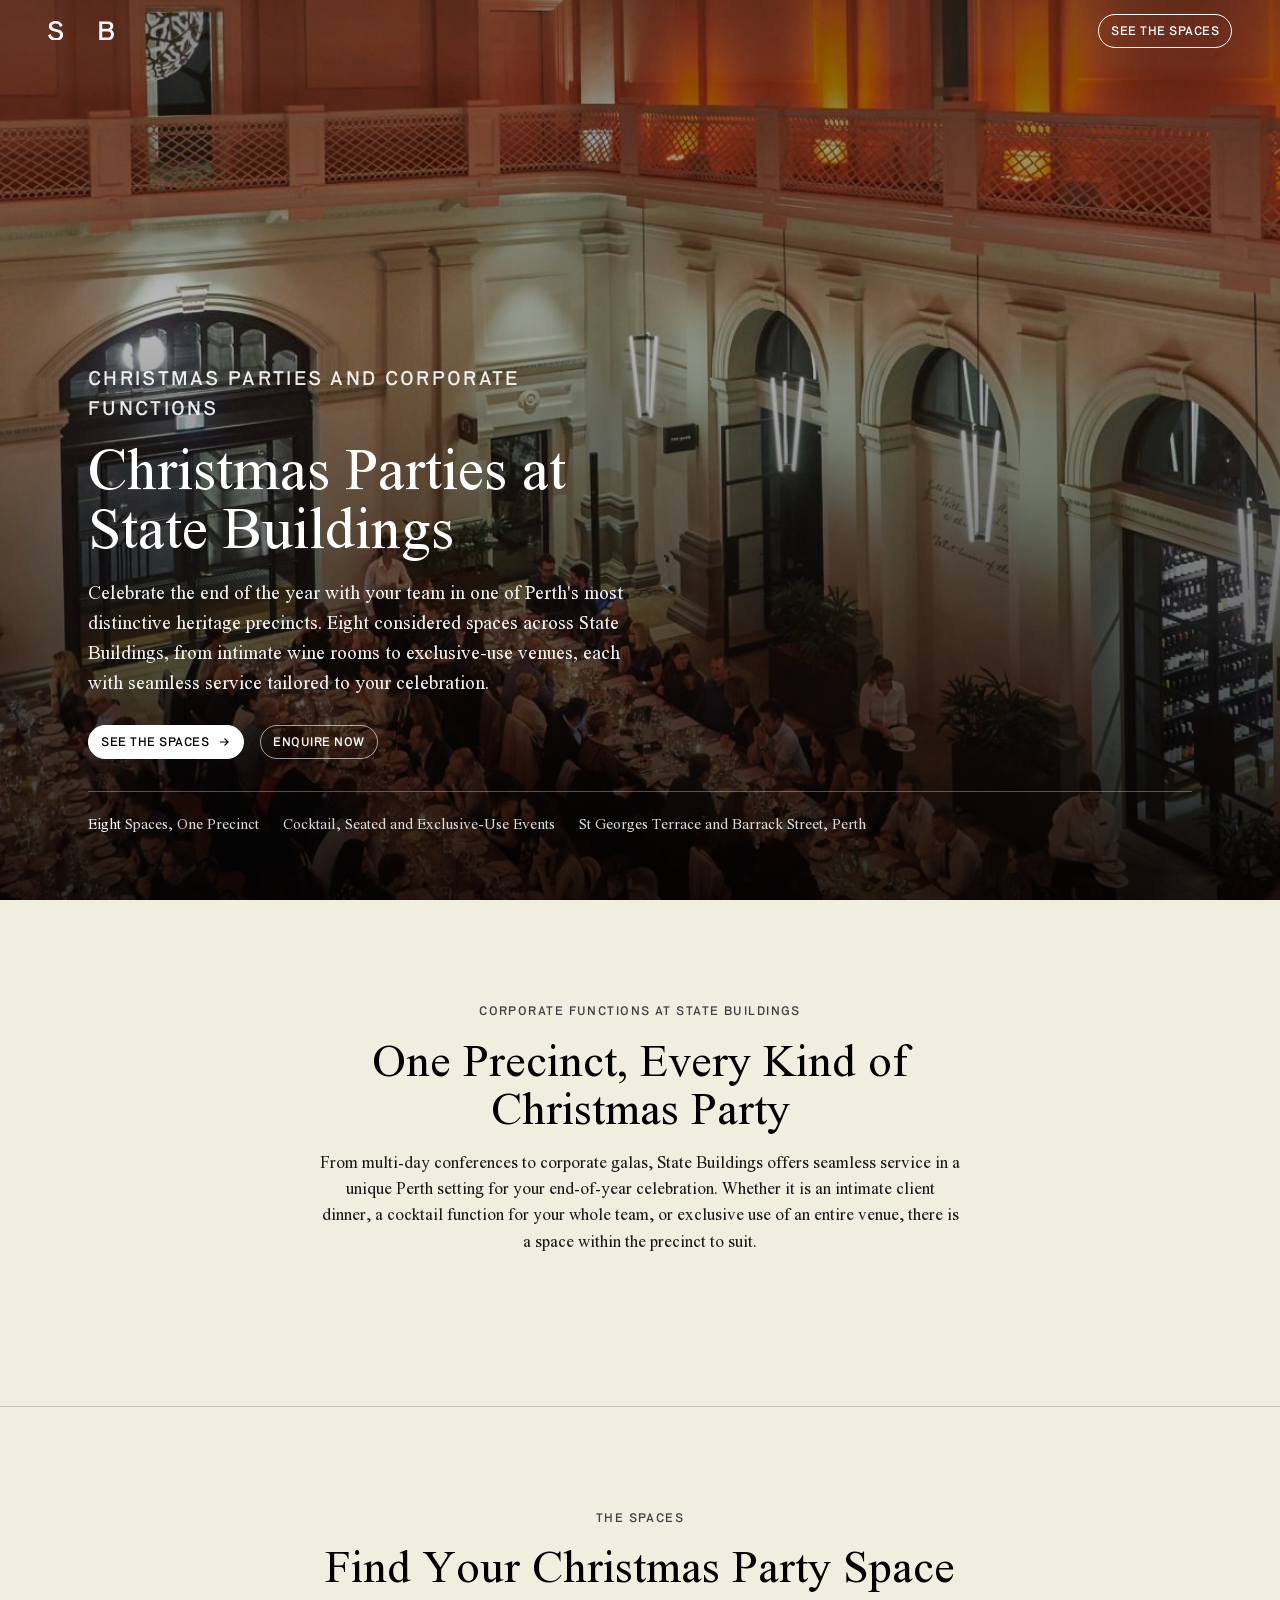
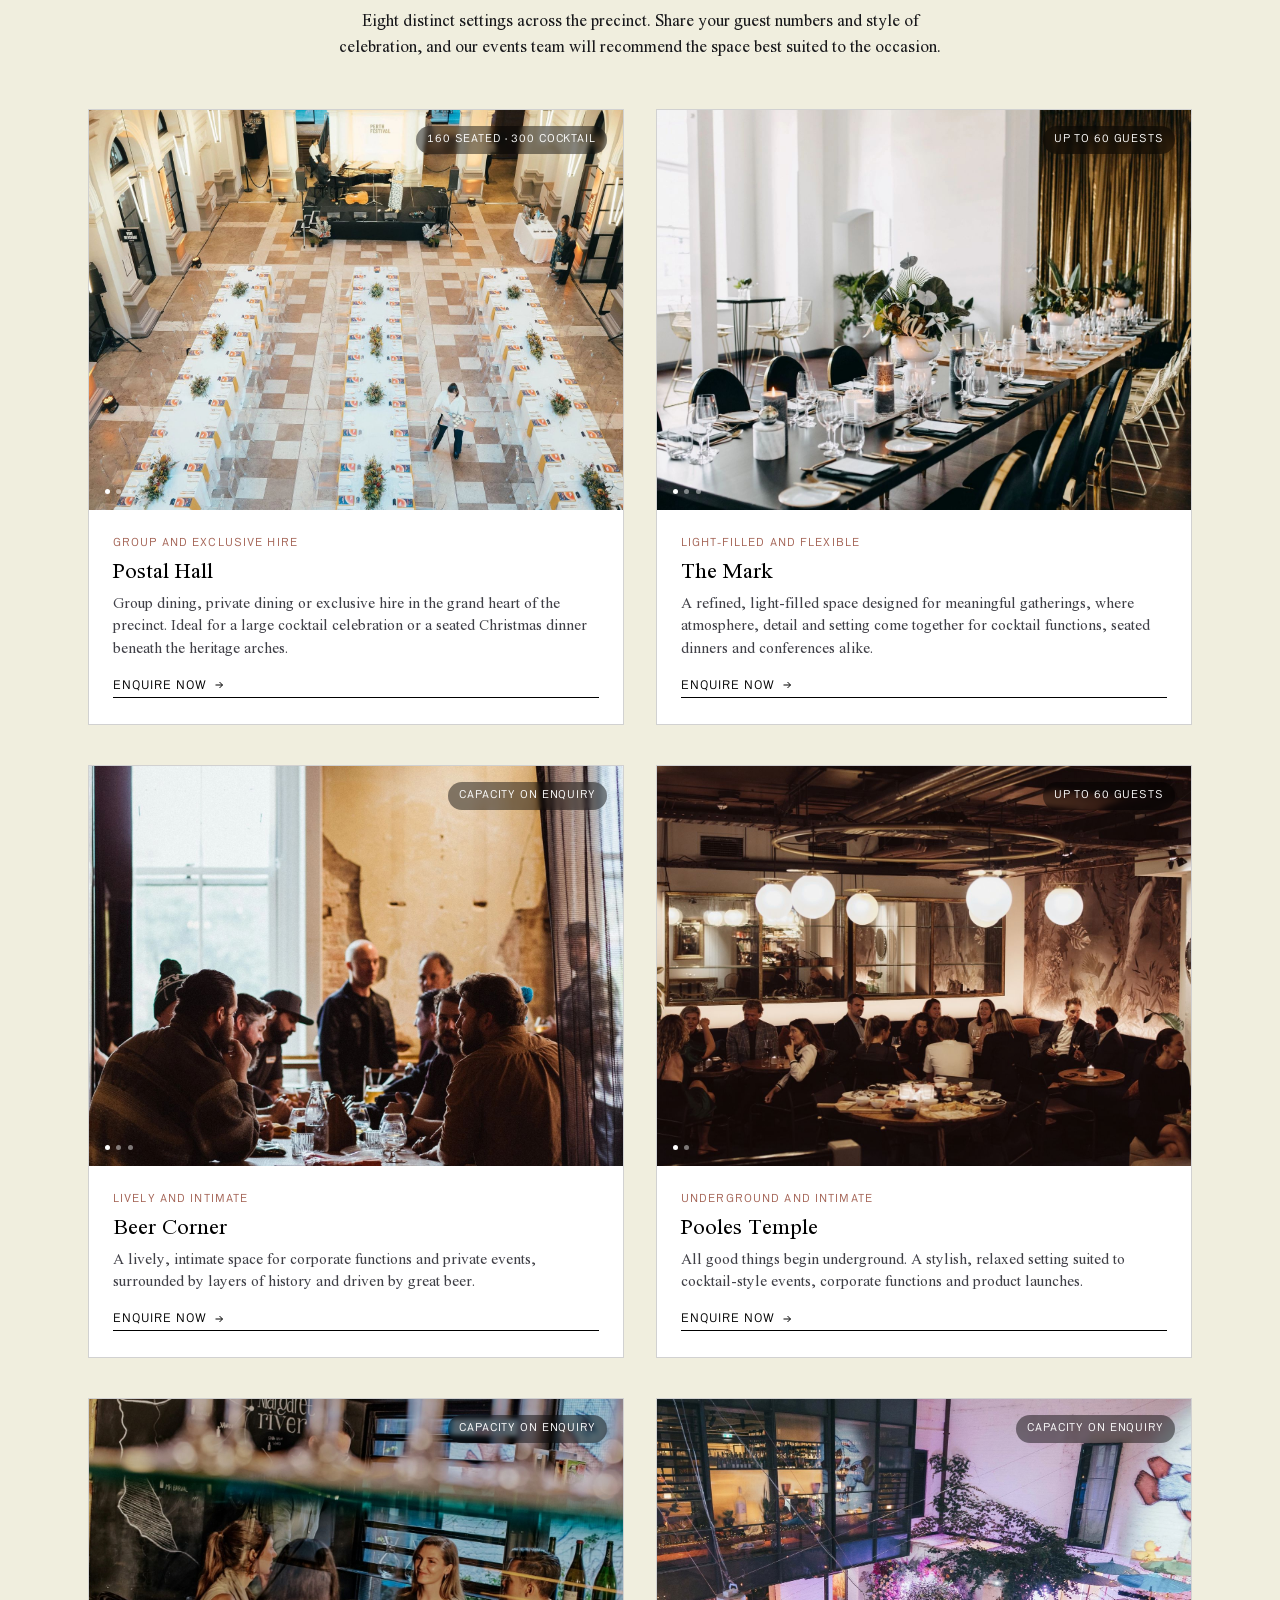
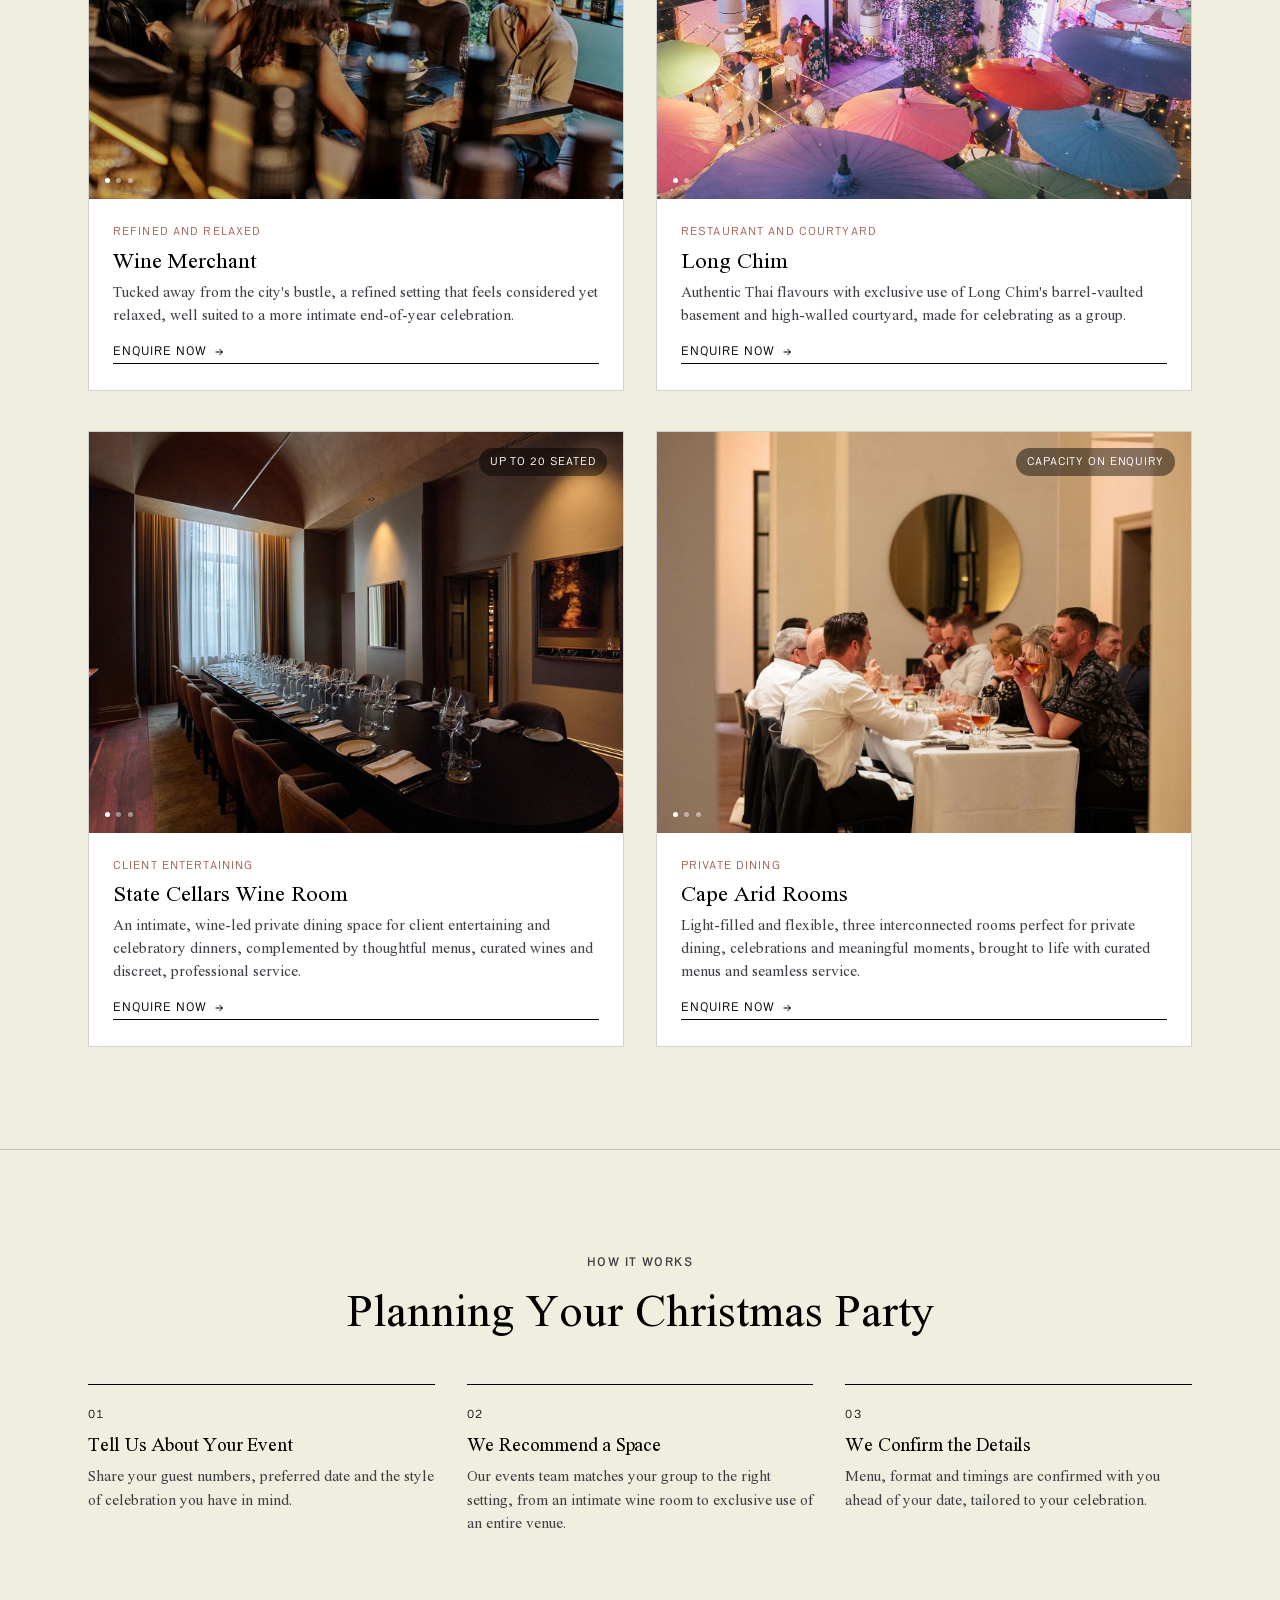
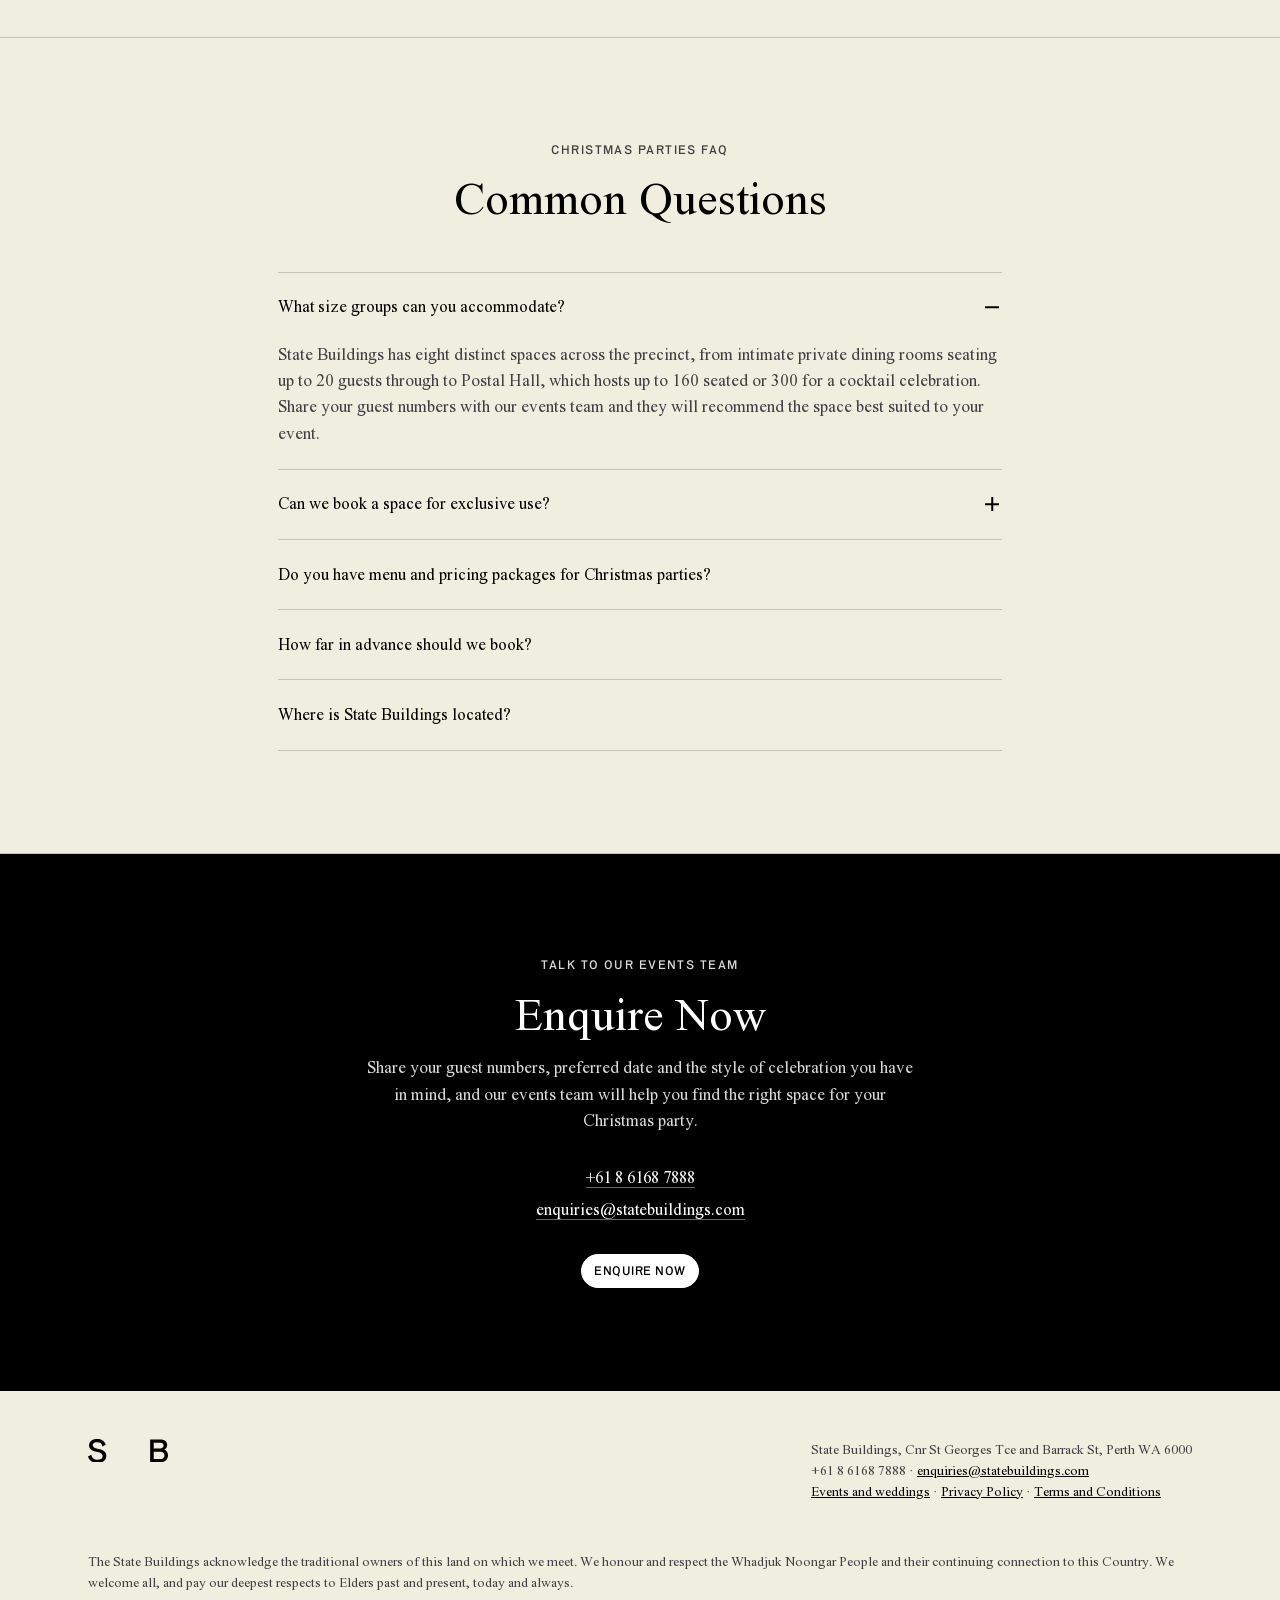
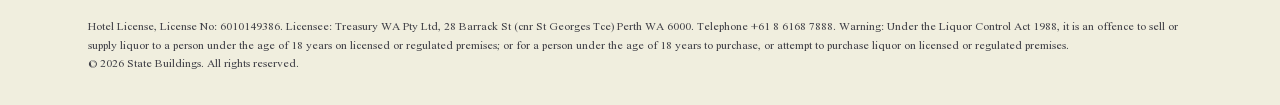
==== christmas-parties/index.html @ 8181e7f5 "christmas-parties: initial build Corporate Christmas parties landing page showcasing eight hireable " ====
<!doctype html>
<html lang="en-AU">
<head>
<meta charset="utf-8">
<meta name="viewport" content="width=device-width, initial-scale=1">
<meta name="robots" content="noindex, nofollow">
<title>Christmas Parties and Corporate Functions | State Buildings, Perth</title>
<meta name="description" content="Celebrate the end of the year at State Buildings, Perth. Eight distinct spaces across the heritage precinct, from intimate wine rooms to exclusive-use venues, with seamless service tailored to your event.">
<link rel="icon" href="images/favicon-32x32.png" sizes="32x32" type="image/png">
<link rel="preload" as="image" href="images/hero-christmas.jpg">
<link rel="stylesheet" href="css/normalize.css">
<link rel="stylesheet" href="css/style.css">

<!-- Google Tag Manager (same container as statebuildings.com) -->
<script>(function(w,d,s,l,i){w[l]=w[l]||[];w[l].push({'gtm.start':new Date().getTime(),event:'gtm.js'});var f=d.getElementsByTagName(s)[0],j=d.createElement(s),dl=l!='dataLayer'?'&l='+l:'';j.async=true;j.src='https://www.googletagmanager.com/gtm.js?id='+i+dl;f.parentNode.insertBefore(j,f);})(window,document,'script','dataLayer','GTM-5KL7FBX');</script>
<!-- End Google Tag Manager -->

<style>
/* ---------- Brand background: cream, matching festive-group-dining ---------- */
:root{--cream:#f0eede}
body{background:var(--cream)}
.section--sand{background:var(--cream);border-top:1px solid var(--rule);border-bottom:1px solid var(--rule)}

/* ---------- Heading scale (match site: no negative tracking, tight leading) ---------- */
h2{line-height:1.05;letter-spacing:0}

/* ---------- Buttons: match statebuildings.com exactly ---------- */
.btn{min-height:2rem;padding:.5rem .75rem;font-size:.75rem;line-height:1rem;letter-spacing:.5px;gap:.5rem}
.btn svg{width:14px;height:14px}

/* ---------- Nav ---------- */
.nav{position:fixed;top:0;left:0;right:0;z-index:100;display:flex;align-items:center;justify-content:space-between;padding:.85rem var(--pad);color:var(--white);transition:background .3s,color .3s,box-shadow .3s}
.nav.scrolled{background:var(--white);color:var(--black);box-shadow:0 1px 0 var(--rule)}
.nav__logo{display:block;width:66px;color:inherit}
.nav__logo svg{width:100%;height:auto;display:block}
.nav .btn{padding:.5rem .75rem;font-size:.75rem}
.nav:not(.scrolled) .btn{background:transparent;border-color:var(--white);color:var(--white)}
.nav:not(.scrolled) .btn:hover{background:var(--white);color:var(--black)}

/* ---------- Hero ---------- */
.hero{position:relative;min-height:100svh;display:flex;align-items:flex-end;color:var(--white);overflow:hidden;background:var(--black)}
.hero__bg{position:absolute;inset:0;width:100%;height:100%;object-fit:cover;object-position:center 70%}
.hero::after{content:"";position:absolute;inset:0;background:linear-gradient(180deg,rgba(0,0,0,.45) 0%,rgba(0,0,0,.25) 35%,rgba(0,0,0,.82) 100%)}
.hero__inner{position:relative;z-index:1;padding:8rem var(--pad) 4rem;width:100%;max-width:var(--container);margin:0 auto}
.hero .label{color:rgba(255,255,255,.9)}
.hero h1{color:var(--white);max-width:19ch;margin-bottom:1.25rem;font-size:clamp(2.1rem,4.6vw,3.9rem);line-height:1;letter-spacing:0}
.hero p{color:rgba(255,255,255,.94);max-width:560px;font-size:clamp(1.05rem,1.5vw,1.3rem)}
.hero__cta{display:flex;flex-wrap:wrap;gap:1rem;align-items:center;margin-top:1.75rem}
.hero__proof{display:flex;flex-wrap:wrap;gap:.5rem 1.5rem;margin-top:2rem;padding-top:1.25rem;border-top:1px solid rgba(255,255,255,.3);font-family:var(--font-serif);font-size:.95rem;letter-spacing:0;color:rgba(255,255,255,.85)}
.hero__proof strong{color:var(--white);font-weight:500}
.scroll-hint{display:none}

/* ---------- Spaces grid ---------- */
.spaces{display:grid;grid-template-columns:repeat(2,1fr);gap:2.5rem 2rem}
.space{position:relative;display:flex;flex-direction:column;color:inherit;background:var(--white);border:1px solid var(--rule)}
.space__media{position:relative;aspect-ratio:4/3;overflow:hidden;background:var(--black)}
.space__slide{position:absolute;inset:0;opacity:0;transition:opacity 1s ease}
.space__slide.is-active{opacity:1}
.space__slide img{width:100%;height:100%;object-fit:cover}
.space__dots{position:absolute;left:1rem;bottom:1rem;z-index:2;display:flex;gap:.4rem}
.space__dots span{width:5px;height:5px;border-radius:50%;background:rgba(255,255,255,.45);transition:background .3s}
.space__dots span.is-active{background:var(--white)}
.space__cap{position:absolute;right:1rem;top:1rem;z-index:2;font-family:var(--font-grotesk);font-size:.68rem;letter-spacing:.08em;text-transform:uppercase;color:var(--white);background:rgba(0,0,0,.45);padding:.35rem .7rem;border-radius:999px;backdrop-filter:blur(2px)}
.space__body{padding:1.5rem 1.5rem 1.6rem;flex:1;display:flex;flex-direction:column}
.space__body p{flex:1}
.space__tag{font-family:var(--font-grotesk);font-size:.7rem;letter-spacing:.1em;text-transform:uppercase;color:var(--wine);display:block;margin-bottom:.5rem}
.space__body h3{font-size:1.4rem;margin-bottom:.5rem;letter-spacing:0}
.space__body p{font-size:.95rem;color:var(--text-2);margin:0 0 1rem;max-width:none;line-height:1.5}
.space__link{display:inline-flex;align-items:center;gap:.4rem;font-family:var(--font-grotesk);font-size:.75rem;letter-spacing:.08em;text-transform:uppercase;color:var(--black);text-decoration:none;border-bottom:1px solid var(--black);padding-bottom:.15rem}
.space__link svg{width:12px;height:12px;transition:transform .2s}
.space:hover .space__link svg{transform:translateX(3px)}

/* ---------- Process ---------- */
.steps{counter-reset:step;display:grid;grid-template-columns:repeat(3,1fr);gap:2rem}
.step{position:relative;padding-top:1.25rem;border-top:1px solid var(--black)}
.step__n{font-family:var(--font-grotesk);font-size:.75rem;letter-spacing:.12em;margin-bottom:.75rem;display:block}
.step h3{font-size:1.2rem;margin-bottom:.5rem}
.step p{font-size:.95rem;color:var(--text-2);margin:0}

/* ---------- FAQ ---------- */
.faq{max-width:820px;margin:0 auto}
.faq__item{border-bottom:1px solid var(--rule)}
.faq__item:first-child{border-top:1px solid var(--rule)}
.faq__q{width:100%;display:flex;align-items:center;justify-content:space-between;gap:1rem;background:none;border:0;text-align:left;padding:1.35rem 0;font-family:var(--font-serif);font-size:1.05rem;color:var(--black);cursor:pointer}
.faq__icon{flex:none;width:20px;height:20px;position:relative}
.faq__icon::before,.faq__icon::after{content:"";position:absolute;top:50%;left:50%;background:var(--black);transform:translate(-50%,-50%)}
.faq__icon::before{width:14px;height:1.5px}
.faq__icon::after{width:1.5px;height:14px;transition:transform .25s ease}
.faq__item.is-open .faq__icon::after{transform:translate(-50%,-50%) rotate(90deg) scale(0)}
.faq__a{max-height:0;overflow:hidden;transition:max-height .3s ease}
.faq__a p{padding-bottom:1.35rem;margin:0;color:var(--text-2);max-width:none}

/* ---------- Closing enquire ---------- */
.enquire{background:var(--black);color:var(--white);text-align:center}
.enquire h2{color:var(--white)}
.enquire p{color:rgba(255,255,255,.85);max-width:560px;margin-left:auto;margin-right:auto}
.enquire__contact{font-family:var(--font-serif);font-size:1.05rem;line-height:1.9;margin-top:1.75rem}
.enquire__contact a{color:var(--white);text-decoration:none;border-bottom:1px solid rgba(255,255,255,.4)}
.enquire .btn{margin-top:1.75rem}

/* ---------- Footer ---------- */
.footer{background:var(--cream);padding:3rem 0 2rem;font-size:.85rem;color:var(--text-2)}
.footer__top{display:flex;justify-content:space-between;align-items:flex-start;gap:2rem;flex-wrap:wrap;margin-bottom:2rem}
.footer__logo{width:80px;color:var(--black)}
.footer__logo svg{width:100%;height:auto}
.footer p{max-width:none}
.footer small{display:block;font-size:.72rem;line-height:1.6;margin-top:1.5rem;color:var(--text-2)}
.footer a{color:var(--black)}

/* ---------- Responsive ---------- */
@media (max-width:1024px){
  .steps{grid-template-columns:repeat(1,1fr);max-width:520px;margin:0 auto}
}
@media (max-width:900px){
  .spaces{grid-template-columns:1fr;max-width:560px;margin:0 auto}
  .hero__inner{padding-top:7rem}
}
@media (max-width:600px){
  .nav{padding:.6rem 1rem}
  .nav__logo{width:56px}
  .nav .btn{padding:.55rem .85rem;font-size:.65rem}
  .hero{min-height:100svh}
  .hero__bg{object-position:48% 75%}
  .hero__inner{padding:6rem 1.25rem 3rem}
  .hero h1{font-size:2.1rem}
  .hero p{font-size:.95rem}
  .hero__cta .btn{width:100%}
  .hero__proof{flex-direction:column;gap:.4rem;font-size:.72rem}
  .scroll-hint{display:block;text-align:center;font-family:var(--font-grotesk);font-size:.7rem;letter-spacing:.12em;text-transform:uppercase;padding:1rem 0 0;color:var(--text-2)}
  .scroll-hint span{display:block;animation:bob 1.6s infinite}
  @keyframes bob{0%,100%{transform:translateY(0)}50%{transform:translateY(5px)}}
  h2{font-size:1.55rem;line-height:1.05;letter-spacing:0}
  .section{padding:3.5rem 0}
  .section-head{margin-bottom:2rem}
  .btn{font-size:.75rem;padding:.5rem .75rem}
  .spaces{gap:2rem}
  .space__body{padding:1.15rem 1.15rem 1.25rem}
  .space__body h3{font-size:1.15rem}
  .space__body p{font-size:.85rem}
  .space__cap{font-size:.62rem;padding:.3rem .6rem}
  .faq__q{font-size:.95rem;padding:1.1rem 0}
  .footer__top{flex-direction:column;align-items:center;text-align:center}
  .footer{text-align:center}
}
</style>
</head>
<body>
<!-- Google Tag Manager (noscript) -->
<noscript><iframe src="https://www.googletagmanager.com/ns.html?id=GTM-5KL7FBX" height="0" width="0" style="display:none;visibility:hidden"></iframe></noscript>
<!-- End Google Tag Manager (noscript) -->

<header class="nav" id="nav">
  <a class="nav__logo" href="https://statebuildings.com/" aria-label="State Buildings home">
    <svg viewBox="0 0 171 51" fill="currentColor" aria-hidden="true"><use href="#sb-logo"/></svg>
  </a>
  <a class="btn" href="#spaces">See the spaces</a>
</header>

<section class="hero">
  <img class="hero__bg" src="images/hero-christmas.jpg" alt="Postal Hall at State Buildings, Perth, filled with guests at long tables for a seated dinner" fetchpriority="high">
  <div class="hero__inner">
    <p class="label">Christmas Parties and Corporate Functions</p>
    <h1>Christmas Parties at State Buildings</h1>
    <p>Celebrate the end of the year with your team in one of Perth's most distinctive heritage precincts. Eight considered spaces across State Buildings, from intimate wine rooms to exclusive-use venues, each with seamless service tailored to your celebration.</p>
    <div class="hero__cta">
      <a class="btn btn--light" href="#spaces">See the spaces <svg viewBox="0 0 24 24" fill="none" stroke="currentColor" stroke-width="2" aria-hidden="true"><path d="M5 12h14M13 6l6 6-6 6"/></svg></a>
      <a class="btn btn--outline" style="color:#fff;border-color:rgba(255,255,255,.6)" href="https://statebuildings.com/contact?utm_source=lp&amp;utm_medium=referral&amp;utm_campaign=christmas-parties">Enquire now</a>
    </div>
    <div class="hero__proof">
      <span><strong>Eight</strong> Spaces, One Precinct</span>
      <span>Cocktail, Seated and Exclusive-Use Events</span>
      <span>St Georges Terrace and Barrack Street, Perth</span>
    </div>
  </div>
</section>
<p class="scroll-hint">Scroll <span>&darr;</span></p>

<!-- Intro -->
<section class="section">
  <div class="container container--narrow">
    <div class="section-head fade-up">
      <p class="label">Corporate Functions at State Buildings</p>
      <h2>One Precinct, Every Kind of Christmas Party</h2>
      <p>From multi-day conferences to corporate galas, State Buildings offers seamless service in a unique Perth setting for your end-of-year celebration. Whether it is an intimate client dinner, a cocktail function for your whole team, or exclusive use of an entire venue, there is a space within the precinct to suit.</p>
    </div>
  </div>
</section>

<!-- Spaces grid -->
<section class="section section--sand" id="spaces">
  <div class="container">
    <div class="section-head fade-up">
      <p class="label">The Spaces</p>
      <h2>Find Your Christmas Party Space</h2>
      <p>Eight distinct settings across the precinct. Share your guest numbers and style of celebration, and our events team will recommend the space best suited to the occasion.</p>
    </div>
    <div class="spaces stagger">

      <div class="space fade-up" style="--i:0">
        <div class="space__media" data-carousel>
          <span class="space__cap">160 seated &middot; 300 cocktail</span>
          <div class="space__slide is-active"><img src="images/postal-hall.jpg" alt="Aerial view of Postal Hall set with long tables for a large seated event" loading="lazy"></div>
          <div class="space__slide"><img src="images/postal-hall-2.jpg" alt="Postal Hall filled with guests at a formal seated dinner" loading="lazy"></div>
          <div class="space__slide"><img src="images/postal-hall-3.jpg" alt="Postal Hall's grand mezzanine level overlooking the main floor" loading="lazy"></div>
          <div class="space__dots"><span class="is-active"></span><span></span><span></span></div>
        </div>
        <div class="space__body">
          <span class="space__tag">Group and Exclusive Hire</span>
          <h3>Postal Hall</h3>
          <p>Group dining, private dining or exclusive hire in the grand heart of the precinct. Ideal for a large cocktail celebration or a seated Christmas dinner beneath the heritage arches.</p>
          <a class="space__link" href="https://statebuildings.com/contact?utm_source=lp&amp;utm_medium=referral&amp;utm_campaign=christmas-parties">Enquire now <svg viewBox="0 0 24 24" fill="none" stroke="currentColor" stroke-width="2" aria-hidden="true"><path d="M5 12h14M13 6l6 6-6 6"/></svg></a>
        </div>
      </div>

      <div class="space fade-up" style="--i:1">
        <div class="space__media" data-carousel>
          <span class="space__cap">Up to 60 guests</span>
          <div class="space__slide is-active"><img src="images/the-mark-2.jpg" alt="The Mark set with long tables and candlelight for a seated group dinner" loading="lazy"></div>
          <div class="space__slide"><img src="images/the-mark.jpg" alt="The Mark, a light-filled event space at State Buildings, set for lunch" loading="lazy"></div>
          <div class="space__slide"><img src="images/the-mark-3.jpg" alt="The Mark set up boardroom-style for a conference" loading="lazy"></div>
          <div class="space__dots"><span class="is-active"></span><span></span><span></span></div>
        </div>
        <div class="space__body">
          <span class="space__tag">Light-Filled and Flexible</span>
          <h3>The Mark</h3>
          <p>A refined, light-filled space designed for meaningful gatherings, where atmosphere, detail and setting come together for cocktail functions, seated dinners and conferences alike.</p>
          <a class="space__link" href="https://statebuildings.com/contact?utm_source=lp&amp;utm_medium=referral&amp;utm_campaign=christmas-parties">Enquire now <svg viewBox="0 0 24 24" fill="none" stroke="currentColor" stroke-width="2" aria-hidden="true"><path d="M5 12h14M13 6l6 6-6 6"/></svg></a>
        </div>
      </div>

      <div class="space fade-up" style="--i:2">
        <div class="space__media" data-carousel>
          <span class="space__cap">Capacity on enquiry</span>
          <div class="space__slide is-active"><img src="images/beer-corner.jpg" alt="A group gathered around a table at Beer Corner beneath its tall heritage windows" loading="lazy"></div>
          <div class="space__slide"><img src="images/beer-corner-2.jpg" alt="Guests at Beer Corner's long communal table" loading="lazy"></div>
          <div class="space__slide"><img src="images/beer-corner-3.jpg" alt="Friends sharing plates and drinks at Beer Corner" loading="lazy"></div>
          <div class="space__dots"><span class="is-active"></span><span></span><span></span></div>
        </div>
        <div class="space__body">
          <span class="space__tag">Lively and Intimate</span>
          <h3>Beer Corner</h3>
          <p>A lively, intimate space for corporate functions and private events, surrounded by layers of history and driven by great beer.</p>
          <a class="space__link" href="https://statebuildings.com/contact?utm_source=lp&amp;utm_medium=referral&amp;utm_campaign=christmas-parties">Enquire now <svg viewBox="0 0 24 24" fill="none" stroke="currentColor" stroke-width="2" aria-hidden="true"><path d="M5 12h14M13 6l6 6-6 6"/></svg></a>
        </div>
      </div>

      <div class="space fade-up" style="--i:3">
        <div class="space__media" data-carousel>
          <span class="space__cap">Up to 60 guests</span>
          <div class="space__slide is-active"><img src="images/pooles-temple-3.jpg" alt="Pooles Temple underground space filled with guests beneath globe pendant lights" loading="lazy"></div>
          <div class="space__slide"><img src="images/pooles-temple-2.jpg" alt="The back bar at Pooles Temple" loading="lazy"></div>
          <div class="space__dots"><span class="is-active"></span><span></span></div>
        </div>
        <div class="space__body">
          <span class="space__tag">Underground and Intimate</span>
          <h3>Pooles Temple</h3>
          <p>All good things begin underground. A stylish, relaxed setting suited to cocktail-style events, corporate functions and product launches.</p>
          <a class="space__link" href="https://statebuildings.com/contact?utm_source=lp&amp;utm_medium=referral&amp;utm_campaign=christmas-parties">Enquire now <svg viewBox="0 0 24 24" fill="none" stroke="currentColor" stroke-width="2" aria-hidden="true"><path d="M5 12h14M13 6l6 6-6 6"/></svg></a>
        </div>
      </div>

      <div class="space fade-up" style="--i:4">
        <div class="space__media" data-carousel>
          <span class="space__cap">Capacity on enquiry</span>
          <div class="space__slide is-active"><img src="images/wine-merchant-2.jpg" alt="Guests seated at the bar and tables inside Wine Merchant" loading="lazy"></div>
          <div class="space__slide"><img src="images/wine-merchant-1.jpg" alt="Wine Merchant's dark-panelled interior with guests at the bar" loading="lazy"></div>
          <div class="space__slide"><img src="images/wine-merchant-3.jpg" alt="A guest reading the wine list at a table in Wine Merchant" loading="lazy"></div>
          <div class="space__dots"><span class="is-active"></span><span></span><span></span></div>
        </div>
        <div class="space__body">
          <span class="space__tag">Refined and Relaxed</span>
          <h3>Wine Merchant</h3>
          <p>Tucked away from the city's bustle, a refined setting that feels considered yet relaxed, well suited to a more intimate end-of-year celebration.</p>
          <a class="space__link" href="https://statebuildings.com/contact?utm_source=lp&amp;utm_medium=referral&amp;utm_campaign=christmas-parties">Enquire now <svg viewBox="0 0 24 24" fill="none" stroke="currentColor" stroke-width="2" aria-hidden="true"><path d="M5 12h14M13 6l6 6-6 6"/></svg></a>
        </div>
      </div>

      <div class="space fade-up" style="--i:5">
        <div class="space__media" data-carousel>
          <span class="space__cap">Capacity on enquiry</span>
          <div class="space__slide is-active"><img src="images/long-chim-courtyard.jpg" alt="Long Chim's high-walled courtyard from above, with colourful umbrellas over the tables" loading="lazy"></div>
          <div class="space__slide"><img src="images/long-chim-courtyard-3.jpg" alt="Guests at a table under the umbrellas in Long Chim's courtyard" loading="lazy"></div>
          <div class="space__dots"><span class="is-active"></span><span></span></div>
        </div>
        <div class="space__body">
          <span class="space__tag">Restaurant and Courtyard</span>
          <h3>Long Chim</h3>
          <p>Authentic Thai flavours with exclusive use of Long Chim's barrel-vaulted basement and high-walled courtyard, made for celebrating as a group.</p>
          <a class="space__link" href="https://statebuildings.com/contact?utm_source=lp&amp;utm_medium=referral&amp;utm_campaign=christmas-parties">Enquire now <svg viewBox="0 0 24 24" fill="none" stroke="currentColor" stroke-width="2" aria-hidden="true"><path d="M5 12h14M13 6l6 6-6 6"/></svg></a>
        </div>
      </div>

      <div class="space fade-up" style="--i:6">
        <div class="space__media" data-carousel>
          <span class="space__cap">Up to 20 seated</span>
          <div class="space__slide is-active"><img src="images/state-cellars-2.jpg" alt="The long table in the vaulted State Cellars Wine Room, set for a private dinner" loading="lazy"></div>
          <div class="space__slide"><img src="images/state-cellars-3.jpg" alt="State Cellars Wine Room table setting with curtained windows" loading="lazy"></div>
          <div class="space__slide"><img src="images/state-cellars.jpg" alt="Guests being served at a private dinner in the State Cellars Wine Room" loading="lazy"></div>
          <div class="space__dots"><span class="is-active"></span><span></span><span></span></div>
        </div>
        <div class="space__body">
          <span class="space__tag">Client Entertaining</span>
          <h3>State Cellars Wine Room</h3>
          <p>An intimate, wine-led private dining space for client entertaining and celebratory dinners, complemented by thoughtful menus, curated wines and discreet, professional service.</p>
          <a class="space__link" href="https://statebuildings.com/contact?utm_source=lp&amp;utm_medium=referral&amp;utm_campaign=christmas-parties">Enquire now <svg viewBox="0 0 24 24" fill="none" stroke="currentColor" stroke-width="2" aria-hidden="true"><path d="M5 12h14M13 6l6 6-6 6"/></svg></a>
        </div>
      </div>

      <div class="space fade-up" style="--i:7">
        <div class="space__media" data-carousel>
          <span class="space__cap">Capacity on enquiry</span>
          <div class="space__slide is-active"><img src="images/cape-arid.jpg" alt="Guests at a private lunch in the Cape Arid Rooms" loading="lazy"></div>
          <div class="space__slide"><img src="images/cape-arid-3.jpg" alt="Fresh flowers by the window in the Cape Arid Rooms" loading="lazy"></div>
          <div class="space__slide"><img src="images/cape-arid-2.jpg" alt="A table set by the window in the Cape Arid Rooms" loading="lazy"></div>
          <div class="space__dots"><span class="is-active"></span><span></span><span></span></div>
        </div>
        <div class="space__body">
          <span class="space__tag">Private Dining</span>
          <h3>Cape Arid Rooms</h3>
          <p>Light-filled and flexible, three interconnected rooms perfect for private dining, celebrations and meaningful moments, brought to life with curated menus and seamless service.</p>
          <a class="space__link" href="https://statebuildings.com/contact?utm_source=lp&amp;utm_medium=referral&amp;utm_campaign=christmas-parties">Enquire now <svg viewBox="0 0 24 24" fill="none" stroke="currentColor" stroke-width="2" aria-hidden="true"><path d="M5 12h14M13 6l6 6-6 6"/></svg></a>
        </div>
      </div>

    </div>
  </div>
</section>

<!-- How it works -->
<section class="section">
  <div class="container">
    <div class="section-head fade-up">
      <p class="label">How it works</p>
      <h2>Planning Your Christmas Party</h2>
    </div>
    <div class="steps stagger">
      <div class="step fade-up" style="--i:0"><span class="step__n">01</span><h3>Tell Us About Your Event</h3><p>Share your guest numbers, preferred date and the style of celebration you have in mind.</p></div>
      <div class="step fade-up" style="--i:1"><span class="step__n">02</span><h3>We Recommend a Space</h3><p>Our events team matches your group to the right setting, from an intimate wine room to exclusive use of an entire venue.</p></div>
      <div class="step fade-up" style="--i:2"><span class="step__n">03</span><h3>We Confirm the Details</h3><p>Menu, format and timings are confirmed with you ahead of your date, tailored to your celebration.</p></div>
    </div>
  </div>
</section>

<!-- FAQ -->
<section class="section section--sand">
  <div class="container container--narrow">
    <div class="section-head fade-up">
      <p class="label">Christmas Parties FAQ</p>
      <h2>Common Questions</h2>
    </div>
    <div class="faq fade-up">
      <div class="faq__item is-open">
        <button class="faq__q" aria-expanded="true">What size groups can you accommodate?<span class="faq__icon"></span></button>
        <div class="faq__a"><p>State Buildings has eight distinct spaces across the precinct, from intimate private dining rooms seating up to 20 guests through to Postal Hall, which hosts up to 160 seated or 300 for a cocktail celebration. Share your guest numbers with our events team and they will recommend the space best suited to your event.</p></div>
      </div>
      <div class="faq__item">
        <button class="faq__q" aria-expanded="false">Can we book a space for exclusive use?<span class="faq__icon"></span></button>
        <div class="faq__a"><p>Yes. Several spaces, including Long Chim and Postal Hall, are available for exclusive hire so your celebration has the venue to itself. Availability depends on your date and guest numbers, so we recommend enquiring early for November and December.</p></div>
      </div>
      <div class="faq__item">
        <button class="faq__q" aria-expanded="false">Do you have menu and pricing packages for Christmas parties?</button>
        <div class="faq__a"><p>Menus are tailored to each event and space. Once our events team understands your guest numbers, format and preferred space, they will prepare a bespoke proposal including catering and beverage options.</p></div>
      </div>
      <div class="faq__item">
        <button class="faq__q" aria-expanded="false">How far in advance should we book?</button>
        <div class="faq__a"><p>Popular dates in November and December are secured well in advance. To have the widest choice of dates and spaces for your celebration, we recommend enquiring as early as possible.</p></div>
      </div>
      <div class="faq__item">
        <button class="faq__q" aria-expanded="false">Where is State Buildings located?</button>
        <div class="faq__a"><p>State Buildings sits on the corner of St Georges Terrace and Barrack Street in the heart of Perth, a central meeting point for teams and clients from across the city.</p></div>
      </div>
    </div>
  </div>
</section>

<!-- Closing enquire -->
<section class="section enquire">
  <div class="container container--narrow">
    <p class="label">Talk to Our Events Team</p>
    <h2>Enquire Now</h2>
    <p>Share your guest numbers, preferred date and the style of celebration you have in mind, and our events team will help you find the right space for your Christmas party.</p>
    <div class="enquire__contact">
      <a href="tel:+61861687888">+61 8 6168 7888</a><br>
      <a href="mailto:enquiries@statebuildings.com">enquiries@statebuildings.com</a>
    </div>
    <a class="btn btn--light" href="https://statebuildings.com/contact?utm_source=lp&amp;utm_medium=referral&amp;utm_campaign=christmas-parties">Enquire now</a>
  </div>
</section>

<footer class="footer">
  <div class="container">
    <div class="footer__top">
      <a class="footer__logo" href="https://statebuildings.com/" aria-label="State Buildings"><svg viewBox="0 0 171 51" fill="currentColor" aria-hidden="true"><use href="#sb-logo"/></svg></a>
      <p>State Buildings, Cnr St Georges Tce and Barrack St, Perth WA 6000<br>+61 8 6168 7888 &middot; <a href="mailto:enquiries@statebuildings.com">enquiries@statebuildings.com</a><br><a href="https://statebuildings.com/events-weddings">Events and weddings</a> &middot; <a href="https://statebuildings.com/privacy-policy">Privacy Policy</a> &middot; <a href="https://statebuildings.com/terms-conditions">Terms and Conditions</a></p>
    </div>
    <p>The State Buildings acknowledge the traditional owners of this land on which we meet. We honour and respect the Whadjuk Noongar People and their continuing connection to this Country. We welcome all, and pay our deepest respects to Elders past and present, today and always.</p>
    <small>Hotel License, License No: 6010149386. Licensee: Treasury WA Pty Ltd, 28 Barrack St (cnr St Georges Tce) Perth WA 6000. Telephone +61 8 6168 7888. Warning: Under the Liquor Control Act 1988, it is an offence to sell or supply liquor to a person under the age of 18 years on licensed or regulated premises; or for a person under the age of 18 years to purchase, or attempt to purchase liquor on licensed or regulated premises.<br>&copy; 2026 State Buildings. All rights reserved.</small>
  </div>
</footer>

<!-- Logo symbol (State Buildings wordmark from statebuildings.com header) -->
<svg width="0" height="0" style="position:absolute" aria-hidden="true"><symbol id="sb-logo" viewBox="0 0 171 51"><g><path d="M140.488 27H155.36C157.711 27 159.654 27.7273 161.146 29.1364C162.638 30.5909 163.361 32.6364 163.361 35.2727C163.361 37.9091 163.18 37.2727 162.773 38.2273C162.366 39.1818 161.824 40 161.146 40.6818C160.468 41.3636 159.654 41.9091 158.75 42.3182C157.801 42.7273 156.807 42.9091 155.722 42.9091H140.488V26.9545V27ZM140.488 8.04545H155.044C157.168 8.04545 158.795 8.59091 159.88 9.68182C160.965 10.7727 161.508 12.1818 161.508 13.9091C161.508 15.6364 160.92 17.2273 159.745 18.4091C158.569 19.5455 156.987 20.1364 154.998 20.1364H140.534V8.09091H140.488V8.04545ZM132.849 49.8182H154.953C157.259 49.8182 159.428 49.4545 161.372 48.7727C163.316 48.0909 164.988 47.0909 166.435 45.7727C167.881 44.4545 168.966 42.9091 169.78 41.1364C170.593 39.3182 171 37.3182 171 35.0909C171 32.8636 170.819 32.2273 170.412 30.9091C170.006 29.5909 169.463 28.4091 168.785 27.3182C168.107 26.2273 167.293 25.3182 166.389 24.5C165.485 23.7273 164.491 23.1364 163.496 22.7273C164.22 22.2727 164.898 21.7273 165.621 21.0909C166.299 20.4545 166.932 19.7273 167.474 18.9545C168.017 18.1364 168.423 17.2727 168.74 16.2727C169.056 15.3182 169.192 14.3182 169.192 13.2727C169.192 9.40909 167.926 6.40909 165.44 4.31818C162.954 2.22727 159.293 1.13636 154.501 1.13636H132.849V49.8182Z"></path><path d="M27.2569 50.1364C29.5171 49.5455 31.506 48.6364 33.2688 47.4545C35.0317 46.2273 36.3878 44.6818 37.4726 42.7273C38.5123 40.7727 39.0547 38.5 39.0547 35.7727C39.0547 33.0455 38.6027 31.4545 37.7439 29.8636C36.885 28.2727 35.755 26.9545 34.4441 25.9545C33.088 24.9545 31.6416 24.1364 30.0143 23.5455C28.387 22.9545 26.8501 22.4545 25.4037 22.0455L17.9453 20.1364C14.9619 19.2727 12.8826 18.2273 11.7978 16.9545C10.6677 15.6818 10.1253 14.3636 10.1253 13.0909C10.1253 11.8182 10.3965 11.2273 10.8937 10.4091C11.391 9.63636 12.1142 8.95455 12.973 8.40909C13.8319 7.86364 14.8715 7.45455 16.0468 7.18182C17.222 6.90909 18.5329 6.72727 19.889 6.72727C22.6011 6.72727 24.9064 7.36364 26.7597 8.68182C28.613 10 29.9691 12.3636 30.8731 15.7727L37.9247 12.5455C37.2918 10.3636 36.3878 8.45455 35.2125 6.86364C34.0373 5.27273 32.636 3.95455 31.0087 2.95455C29.3815 1.95455 27.6638 1.18182 25.7653 0.727273C23.8668 0.272727 21.9231 0 19.889 0C17.8549 0 15.414 0.272727 13.2895 0.772727C11.165 1.27273 9.31166 2.09091 7.63918 3.18182C6.0119 4.27273 4.70103 5.68182 3.70658 7.40909C2.71213 9.13636 2.21491 11.1818 2.21491 13.5909C2.21491 16 2.62173 17.3636 3.39017 18.8182C4.15861 20.2727 5.19826 21.5455 6.46392 22.5455C7.72958 23.5909 9.17605 24.4545 10.8033 25.0909C12.4306 25.7727 14.0579 26.3182 15.6852 26.7273L22.9175 28.5455C24.138 28.9091 25.2228 29.3182 26.2173 29.7727C27.2117 30.2273 28.1158 30.7727 28.8842 31.4091C29.6527 32.0455 30.2403 32.7727 30.6471 33.5909C31.0539 34.4091 31.2799 35.4091 31.2799 36.5455C31.2799 37.6818 30.9635 39.2727 30.3307 40.2727C29.6979 41.2727 28.8842 42.0455 27.8446 42.6818C26.8049 43.2727 25.6749 43.7273 24.4092 43.9545C23.1435 44.1818 21.8327 44.3182 20.4766 44.3182C16.8152 44.3182 13.8771 43.3636 11.617 41.5C9.40206 39.6364 7.91039 36.9545 7.18715 33.4545L0 37.1818C0.768438 39.6818 1.80809 41.8182 3.16416 43.5909C4.52022 45.3636 6.0571 46.7727 7.81999 47.8636C9.58287 48.9545 11.5266 49.7727 13.6059 50.2727C15.6852 50.7727 17.9001 51 20.2506 51C22.6011 51 24.9968 50.7273 27.2569 50.1364Z"></path></g></symbol></svg>

<script>
(function(){
  // Nav
  var nav=document.getElementById('nav');
  function onScroll(){nav.classList.toggle('scrolled',window.scrollY>40);}
  onScroll(); window.addEventListener('scroll',onScroll,{passive:true});

  // Reveal
  var io=new IntersectionObserver(function(es){es.forEach(function(e){if(e.isIntersecting){e.target.classList.add('visible');io.unobserve(e.target);}});},{threshold:.12});
  document.querySelectorAll('.fade-up').forEach(function(el){io.observe(el);});

  // Space card carousels: auto-rotate, pause off-screen
  document.querySelectorAll('[data-carousel]').forEach(function(car){
    var slides=car.querySelectorAll('.space__slide'), dots=car.querySelectorAll('.space__dots span');
    if(slides.length<2) return;
    var i=0, timer=null;
    function show(n){
      slides[i].classList.remove('is-active'); dots[i]&&dots[i].classList.remove('is-active');
      i=(n+slides.length)%slides.length;
      slides[i].classList.add('is-active'); dots[i]&&dots[i].classList.add('is-active');
    }
    function start(){ if(timer) return; timer=setInterval(function(){show(i+1);},4200+Math.random()*800); }
    function stop(){ clearInterval(timer); timer=null; }
    var vio=new IntersectionObserver(function(es){es.forEach(function(e){ e.isIntersecting?start():stop(); });},{threshold:.2});
    vio.observe(car);
  });

  // FAQ accordion
  document.querySelectorAll('.faq__item').forEach(function(item){
    var q=item.querySelector('.faq__q'), a=item.querySelector('.faq__a');
    if(item.classList.contains('is-open')){ a.style.maxHeight=a.scrollHeight+'px'; }
    q.addEventListener('click',function(){
      var isOpen=item.classList.contains('is-open');
      document.querySelectorAll('.faq__item.is-open').forEach(function(other){
        if(other!==item){ other.classList.remove('is-open'); other.querySelector('.faq__q').setAttribute('aria-expanded','false'); other.querySelector('.faq__a').style.maxHeight=null; }
      });
      if(isOpen){ item.classList.remove('is-open'); q.setAttribute('aria-expanded','false'); a.style.maxHeight=null; }
      else { item.classList.add('is-open'); q.setAttribute('aria-expanded','true'); a.style.maxHeight=a.scrollHeight+'px'; }
    });
  });
})();
</script>
</body>
</html>
---- christmas-parties/css/style.css ----
/* State Buildings landing page tokens and base styles. Brand values from brand-guide.md */

@font-face{font-family:"Times New Roman LP";font-style:normal;font-weight:400;font-display:swap;src:url("../fonts/TimesNewRoman-Regular.woff2") format("woff2")}
@font-face{font-family:"Times New Roman LP";font-style:italic;font-weight:400;font-display:swap;src:url("../fonts/TimesNewRoman-Italic.woff2") format("woff2")}
@font-face{font-family:"Dada Grotesk";font-style:normal;font-weight:400;font-display:swap;src:url("../fonts/DadaGrotesk-Book.woff2") format("woff2")}
@font-face{font-family:"Dada Grotesk";font-style:normal;font-weight:500;font-display:swap;src:url("../fonts/DadaGrotesk-Medium.woff2") format("woff2")}

:root{
  --black:#000;
  --white:#fff;
  --sand:#f7f7ef;
  --biscuit:#e8bb79;
  --taupe:#b09381;
  --marigold:#ef9921;
  --wine:#a46456;
  --mustard:#b69f00;
  --rust:#bf5c00;
  --text:#18181b;
  --text-2:#3f3f46;
  --rule:rgba(0,0,0,.18);
  --font-serif:"Times New Roman LP","Times New Roman",Times,Georgia,serif;
  --font-grotesk:"Dada Grotesk","Helvetica Neue",Arial,sans-serif;
  --container:1200px;
  --pad:clamp(1.25rem,4vw,3rem);
  --section:clamp(3.5rem,8vw,7rem);
}

*,*::before,*::after{box-sizing:border-box}
html{scroll-behavior:smooth;-webkit-text-size-adjust:100%}
body{margin:0;font-family:var(--font-serif);font-size:1.0625rem;line-height:1.55;color:var(--text);background:var(--white)}
img{max-width:100%;height:auto;display:block}
a{color:inherit}
button{font:inherit}

h1,h2,h3,h4{font-family:var(--font-serif);font-weight:400;line-height:1.08;margin:0 0 1rem;color:var(--black);letter-spacing:-.01em}
h1{font-size:clamp(2.25rem,5.2vw,4.25rem)}
h2{font-size:clamp(1.85rem,3.6vw,3rem)}
h3{font-size:clamp(1.3rem,2vw,1.625rem)}
p{margin:0 0 1.1rem;max-width:640px}
.label{font-family:var(--font-grotesk);font-weight:500;font-size:.75rem;letter-spacing:.12em;text-transform:uppercase;color:var(--text-2);margin:0 0 1rem}
.lede{font-size:clamp(1.125rem,1.6vw,1.375rem);line-height:1.45}

.container{width:100%;max-width:var(--container);margin:0 auto;padding:0 var(--pad)}
.container--narrow{max-width:820px}
.section{padding:var(--section) 0}
.section--sand{background:var(--sand)}
.section--black{background:var(--black);color:var(--white)}
.section--black h2,.section--black h3{color:var(--white)}
.section--black .label{color:rgba(255,255,255,.7)}
.section-head{text-align:center;margin:0 auto 3rem}
.section-head .label,.section-head h2,.section-head p{max-width:none;margin-left:auto;margin-right:auto}
.section-head p{max-width:640px}

/* Buttons */
.btn{display:inline-flex;align-items:center;justify-content:center;gap:.6rem;font-family:var(--font-grotesk);font-weight:500;font-size:.875rem;letter-spacing:.06em;text-transform:uppercase;text-decoration:none;padding:1rem 1.75rem;border-radius:999px;border:1px solid var(--black);background:var(--black);color:var(--white);cursor:pointer;transition:background .2s,color .2s,border-color .2s,transform .2s}
.btn:hover{background:var(--wine);border-color:var(--wine);color:var(--white)}
.btn--light{background:var(--white);color:var(--black);border-color:var(--white)}
.btn--light:hover{background:var(--biscuit);border-color:var(--biscuit);color:var(--black)}
.btn--outline{background:transparent;color:var(--black)}
.btn--outline:hover{background:var(--wine);border-color:var(--wine);color:var(--white)}
.btn svg{width:16px;height:16px}

/* Scroll reveal */
.fade-up{opacity:0;transform:translateY(18px);transition:opacity .7s ease,transform .7s ease}
.fade-up.visible{opacity:1;transform:none}
.stagger > *{transition-delay:calc(var(--i,0) * 80ms)}
@media (prefers-reduced-motion:reduce){.fade-up{opacity:1;transform:none;transition:none}html{scroll-behavior:auto}}

.visually-hidden{position:absolute;width:1px;height:1px;padding:0;margin:-1px;overflow:hidden;clip:rect(0,0,0,0);white-space:nowrap;border:0}
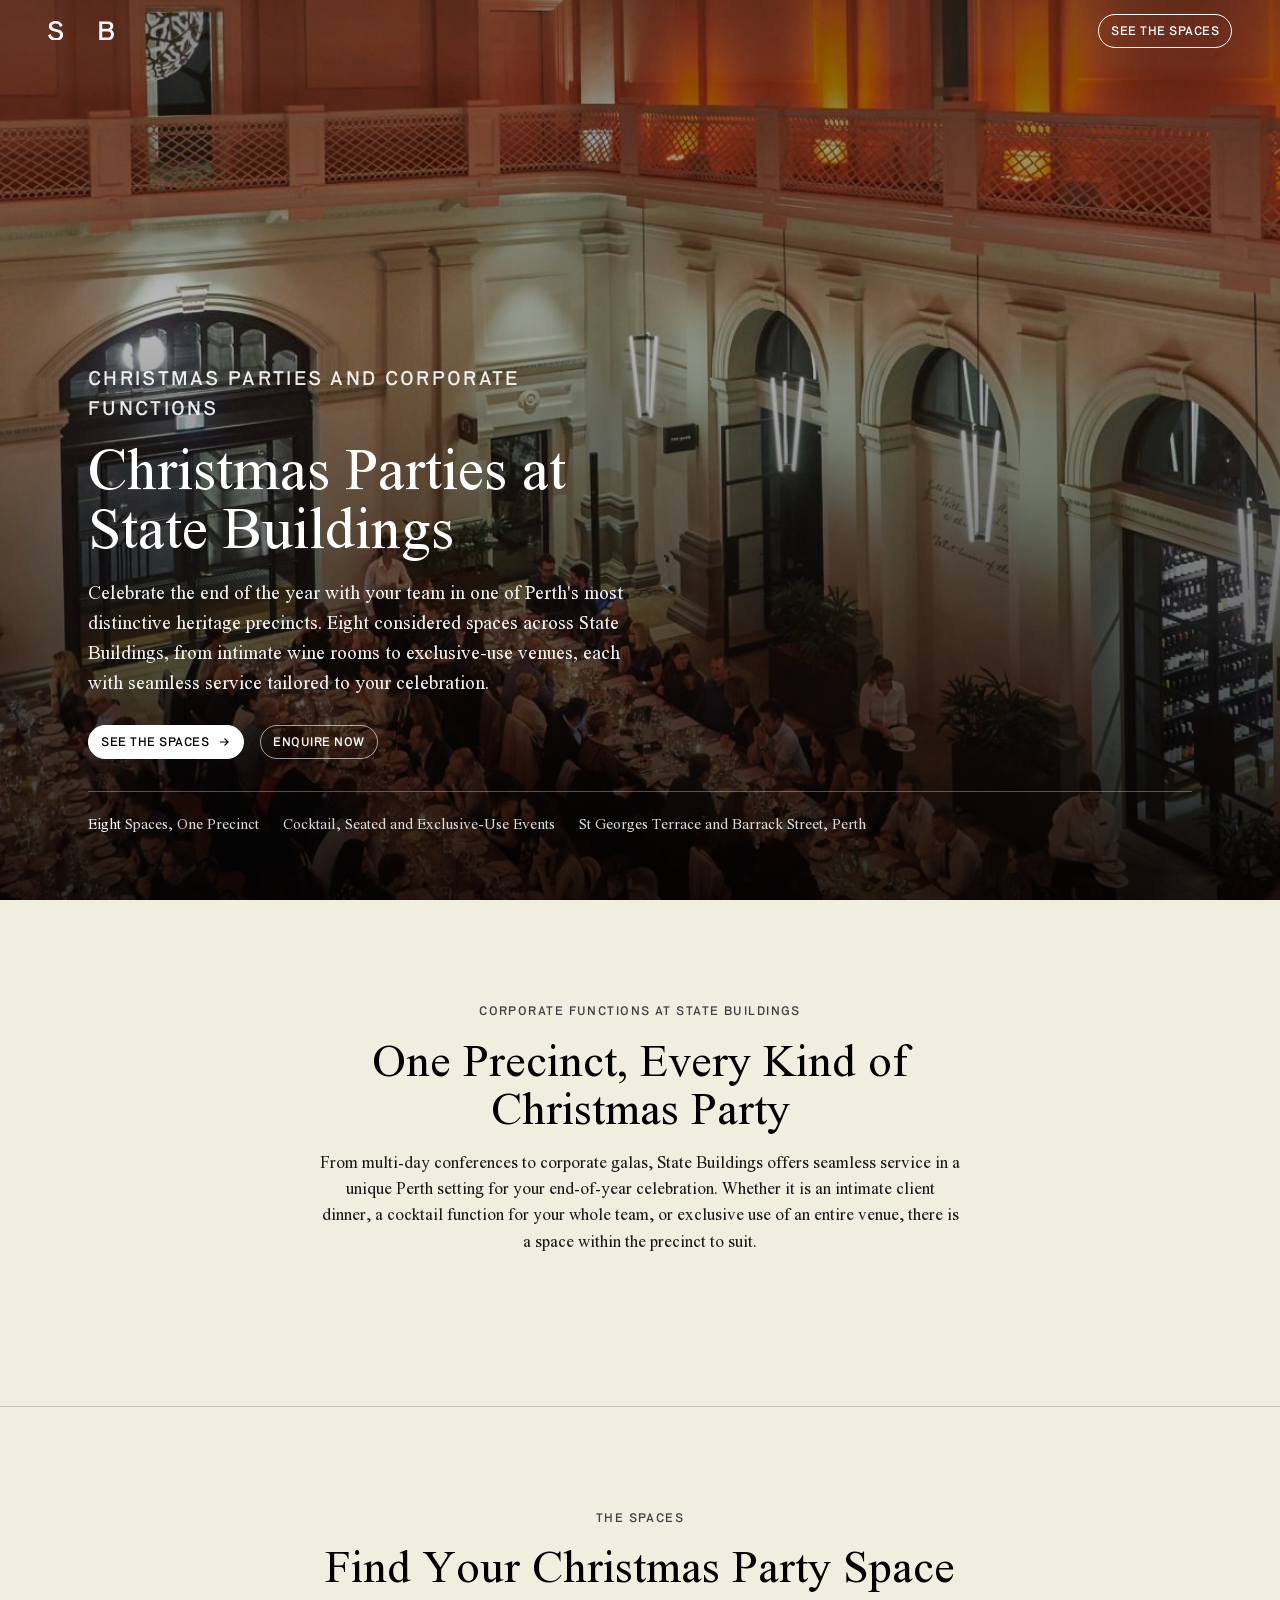
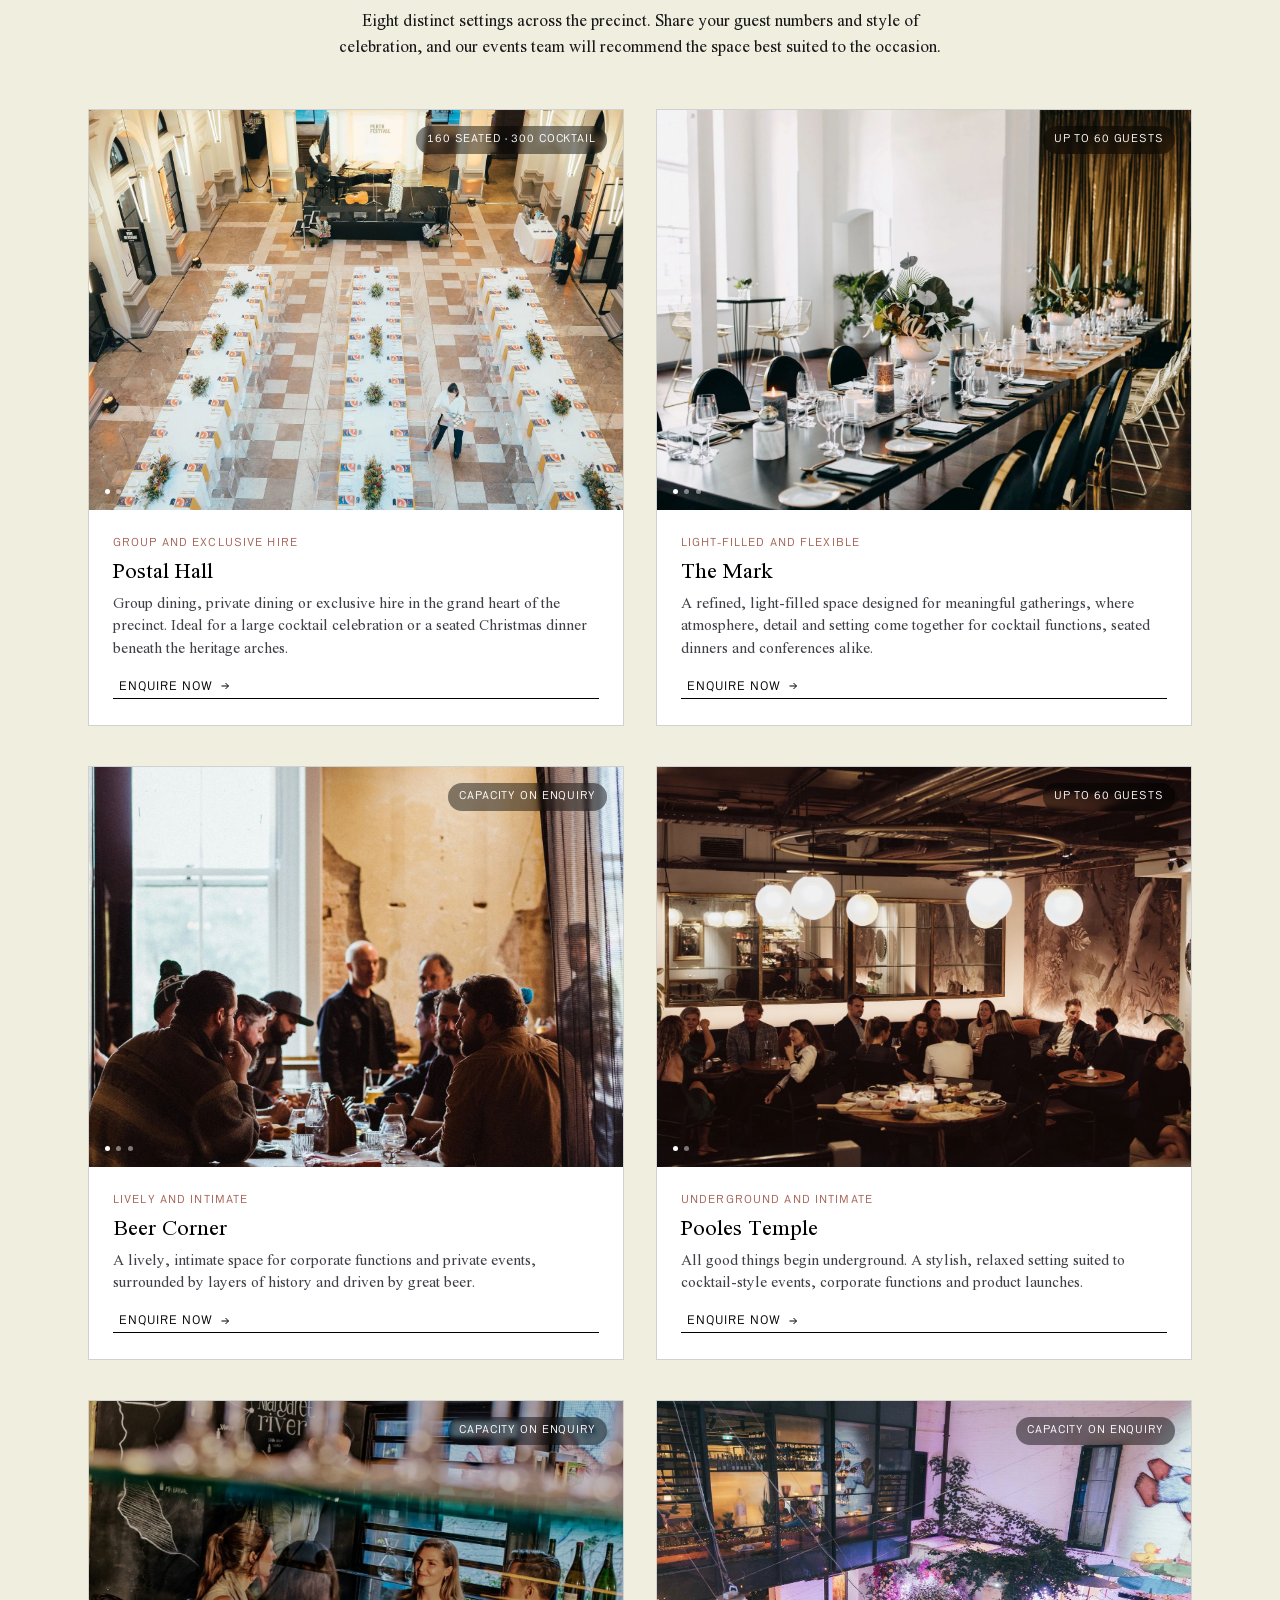
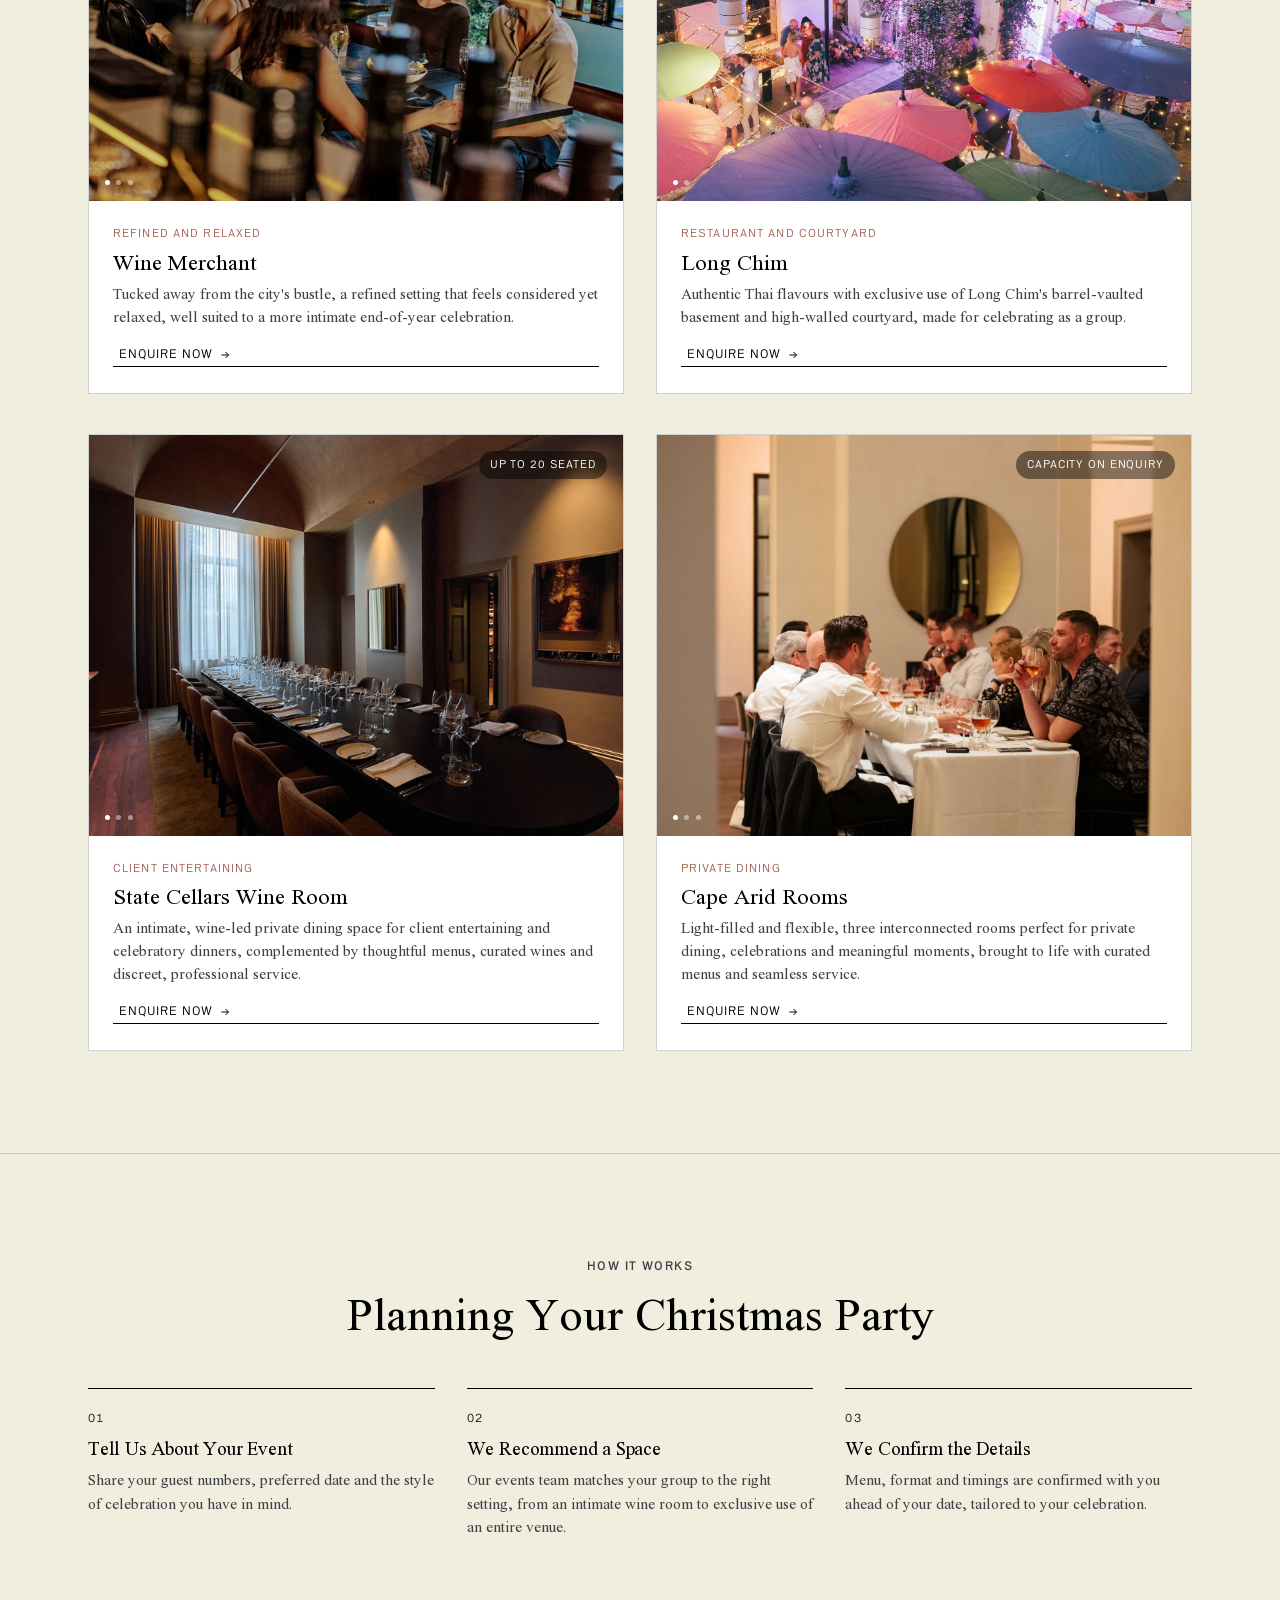
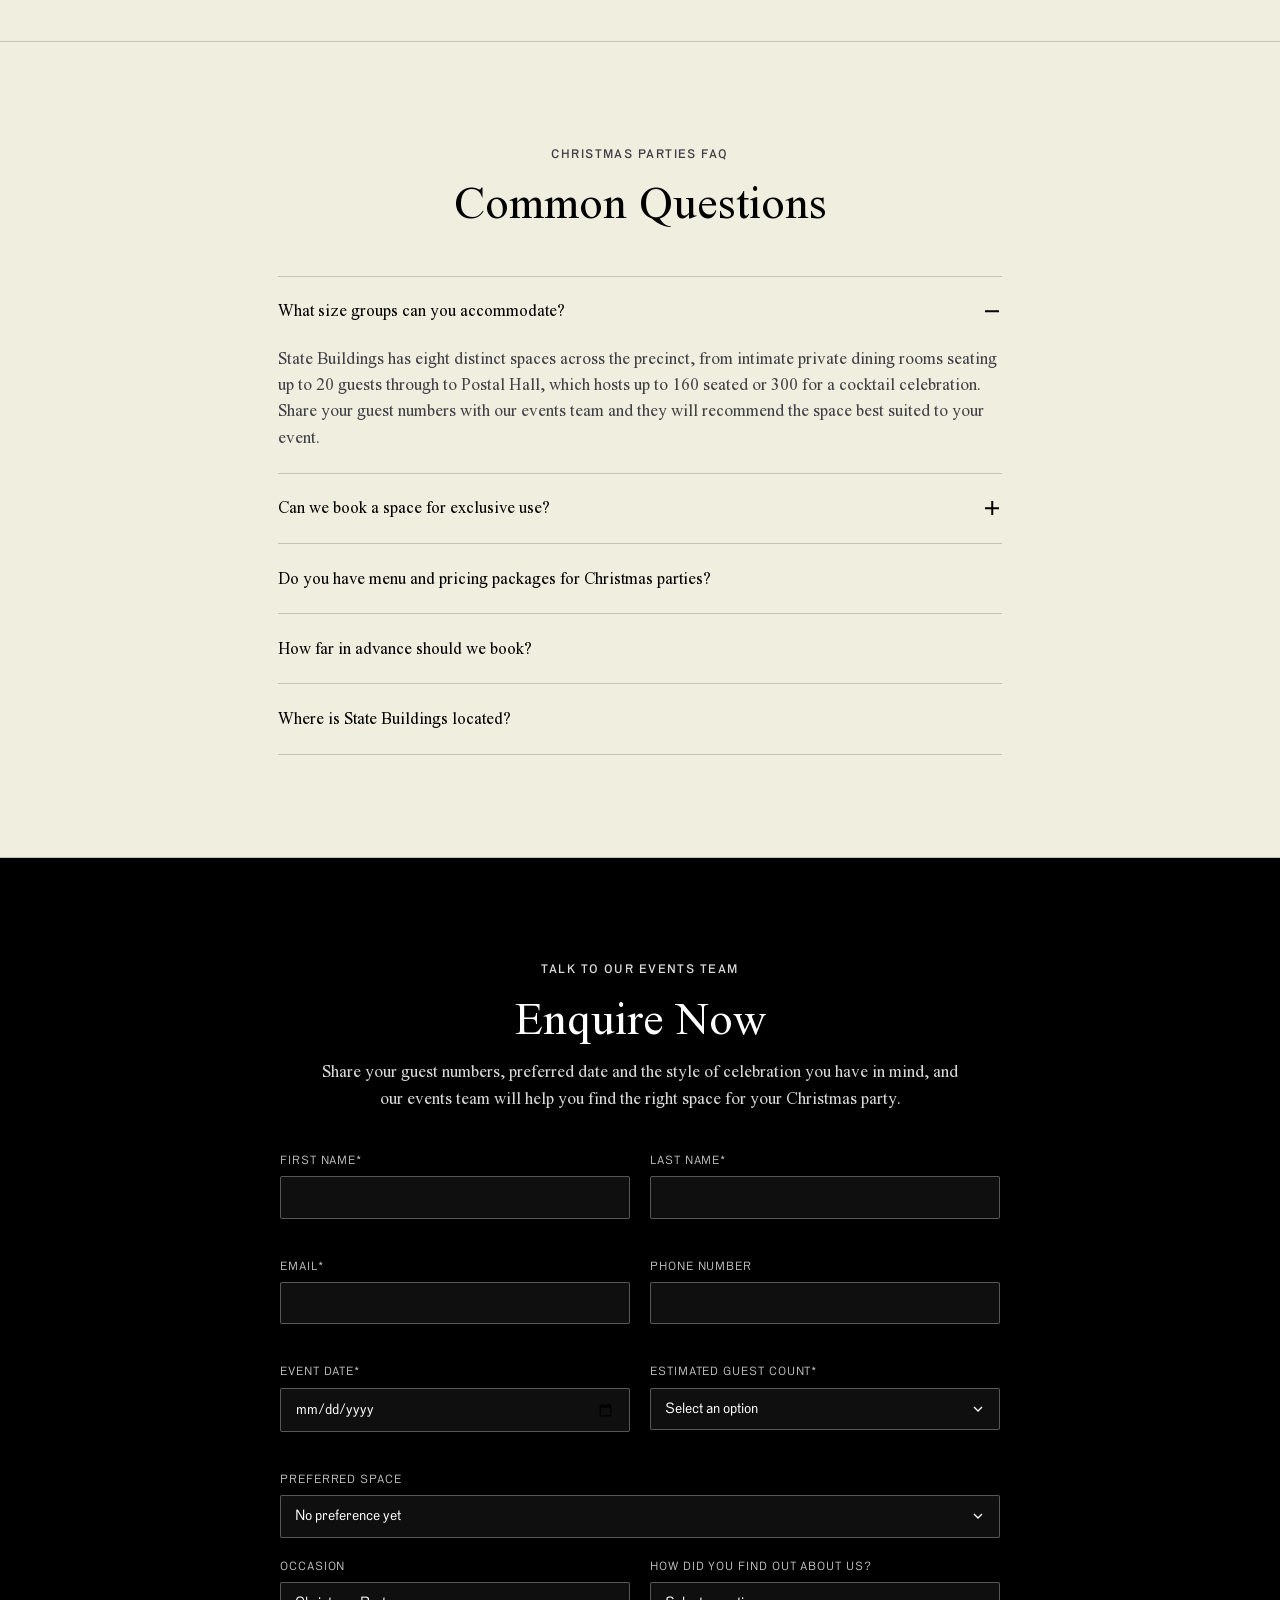
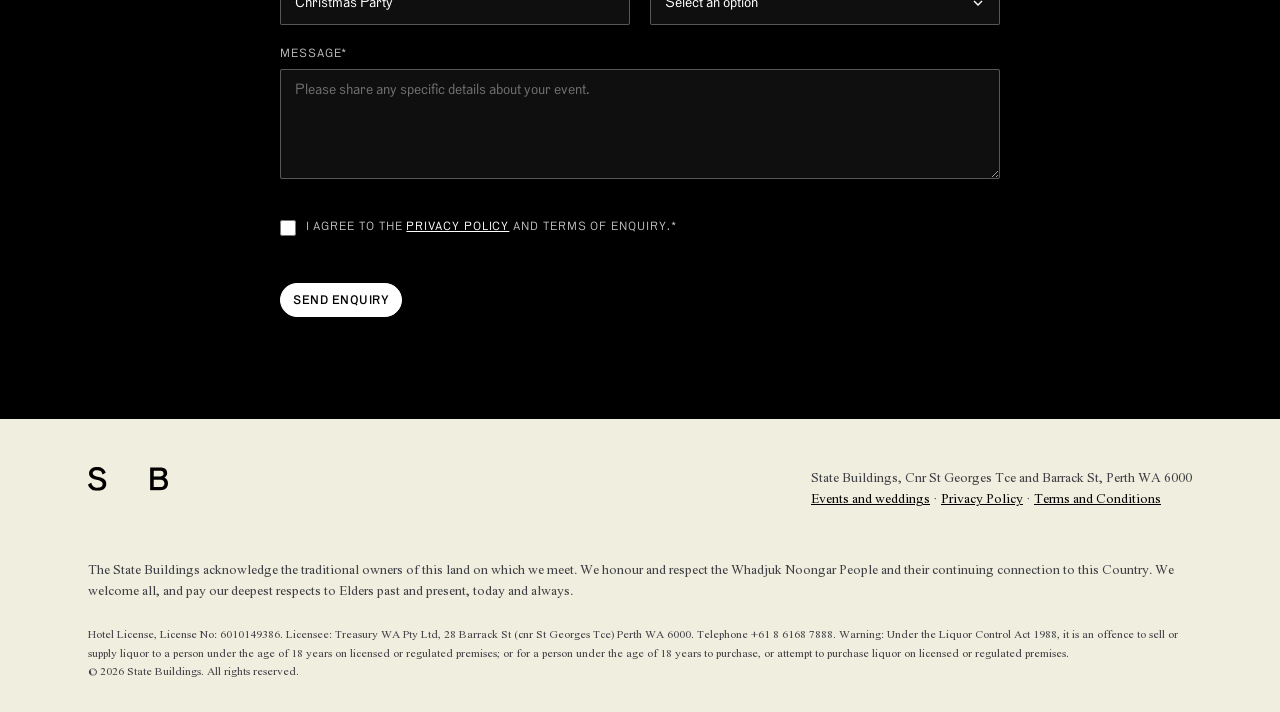
==== commit f0b84bf1: "christmas-parties: embed enquiry form matching client's event-venue-enquiry contract; both LPs: remo" ====
--- a/christmas-parties/index.html
+++ b/christmas-parties/index.html
@@ -66,7 +66,7 @@
 .space__tag{font-family:var(--font-grotesk);font-size:.7rem;letter-spacing:.1em;text-transform:uppercase;color:var(--wine);display:block;margin-bottom:.5rem}
 .space__body h3{font-size:1.4rem;margin-bottom:.5rem;letter-spacing:0}
 .space__body p{font-size:.95rem;color:var(--text-2);margin:0 0 1rem;max-width:none;line-height:1.5}
-.space__link{display:inline-flex;align-items:center;gap:.4rem;font-family:var(--font-grotesk);font-size:.75rem;letter-spacing:.08em;text-transform:uppercase;color:var(--black);text-decoration:none;border-bottom:1px solid var(--black);padding-bottom:.15rem}
+.space__link{display:inline-flex;align-items:center;gap:.4rem;font-family:var(--font-grotesk);font-size:.75rem;letter-spacing:.08em;text-transform:uppercase;color:var(--black);text-decoration:none;border-bottom:1px solid var(--black);padding-bottom:.15rem;background:none;border-top:0;border-left:0;border-right:0;cursor:pointer}
 .space__link svg{width:12px;height:12px;transition:transform .2s}
 .space:hover .space__link svg{transform:translateX(3px)}
 
@@ -90,13 +90,27 @@
 .faq__a{max-height:0;overflow:hidden;transition:max-height .3s ease}
 .faq__a p{padding-bottom:1.35rem;margin:0;color:var(--text-2);max-width:none}
 
-/* ---------- Closing enquire ---------- */
-.enquire{background:var(--black);color:var(--white);text-align:center}
+/* ---------- Closing enquire (embedded form) ---------- */
+.enquire{background:var(--black);color:var(--white)}
 .enquire h2{color:var(--white)}
-.enquire p{color:rgba(255,255,255,.85);max-width:560px;margin-left:auto;margin-right:auto}
-.enquire__contact{font-family:var(--font-serif);font-size:1.05rem;line-height:1.9;margin-top:1.75rem}
-.enquire__contact a{color:var(--white);text-decoration:none;border-bottom:1px solid rgba(255,255,255,.4)}
-.enquire .btn{margin-top:1.75rem}
+.enquire>.container>p.label,.enquire .section-head p{color:rgba(255,255,255,.85)}
+.enquire .section-head{text-align:center;max-width:640px;margin:0 auto 2.5rem}
+.enquire__form{max-width:720px;margin:0 auto;display:grid;grid-template-columns:1fr 1fr;gap:1.25rem}
+.enquire__form .field{display:flex;flex-direction:column;gap:.4rem}
+.enquire__form .field--full{grid-column:1/-1}
+.enquire__form label{font-family:var(--font-grotesk);font-size:.72rem;letter-spacing:.08em;text-transform:uppercase;color:rgba(255,255,255,.75)}
+.enquire__form input,.enquire__form select,.enquire__form textarea{background:rgba(255,255,255,.06);border:1px solid rgba(255,255,255,.3);color:var(--white);padding:.75rem .9rem;font-family:var(--font-grotesk);font-size:.9rem;border-radius:2px}
+.enquire__form input::placeholder,.enquire__form textarea::placeholder{color:rgba(255,255,255,.4)}
+.enquire__form select{appearance:none;background-image:url("data:image/svg+xml;utf8,<svg xmlns='http://www.w3.org/2000/svg' viewBox='0 0 24 24' fill='none' stroke='white' stroke-width='2'><path d='M6 9l6 6 6-6'/></svg>");background-repeat:no-repeat;background-position:right .8rem center;background-size:16px}
+.enquire__form select option{color:var(--black)}
+.enquire__form textarea{resize:vertical;min-height:110px}
+.enquire__form .field-error{font-size:.78rem;color:#ff9d9d;min-height:1em}
+.enquire__checkbox{display:flex;align-items:flex-start;gap:.6rem;font-size:.85rem;color:rgba(255,255,255,.8)}
+.enquire__checkbox input{width:16px;height:16px;margin-top:.15rem;flex:none}
+.enquire__checkbox a{color:var(--white);text-decoration:underline}
+.enquire__submit{grid-column:1/-1;display:flex;align-items:center;gap:1rem;flex-wrap:wrap;margin-top:.5rem}
+.enquire__status{font-size:.85rem;color:rgba(255,255,255,.75)}
+.enquire__status.is-error{color:#ff9d9d}
 
 /* ---------- Footer ---------- */
 .footer{background:var(--cream);padding:3rem 0 2rem;font-size:.85rem;color:var(--text-2)}
@@ -139,6 +153,7 @@
   .space__body p{font-size:.85rem}
   .space__cap{font-size:.62rem;padding:.3rem .6rem}
   .faq__q{font-size:.95rem;padding:1.1rem 0}
+  .enquire__form{grid-template-columns:1fr}
   .footer__top{flex-direction:column;align-items:center;text-align:center}
   .footer{text-align:center}
 }
@@ -164,7 +179,7 @@
     <p>Celebrate the end of the year with your team in one of Perth's most distinctive heritage precincts. Eight considered spaces across State Buildings, from intimate wine rooms to exclusive-use venues, each with seamless service tailored to your celebration.</p>
     <div class="hero__cta">
       <a class="btn btn--light" href="#spaces">See the spaces <svg viewBox="0 0 24 24" fill="none" stroke="currentColor" stroke-width="2" aria-hidden="true"><path d="M5 12h14M13 6l6 6-6 6"/></svg></a>
-      <a class="btn btn--outline" style="color:#fff;border-color:rgba(255,255,255,.6)" href="https://statebuildings.com/contact?utm_source=lp&amp;utm_medium=referral&amp;utm_campaign=christmas-parties">Enquire now</a>
+      <a class="btn btn--outline" style="color:#fff;border-color:rgba(255,255,255,.6)" href="#enquire">Enquire now</a>
     </div>
     <div class="hero__proof">
       <span><strong>Eight</strong> Spaces, One Precinct</span>
@@ -208,7 +223,7 @@
           <span class="space__tag">Group and Exclusive Hire</span>
           <h3>Postal Hall</h3>
           <p>Group dining, private dining or exclusive hire in the grand heart of the precinct. Ideal for a large cocktail celebration or a seated Christmas dinner beneath the heritage arches.</p>
-          <a class="space__link" href="https://statebuildings.com/contact?utm_source=lp&amp;utm_medium=referral&amp;utm_campaign=christmas-parties">Enquire now <svg viewBox="0 0 24 24" fill="none" stroke="currentColor" stroke-width="2" aria-hidden="true"><path d="M5 12h14M13 6l6 6-6 6"/></svg></a>
+          <button class="space__link" data-venue="Postal Hall">Enquire now <svg viewBox="0 0 24 24" fill="none" stroke="currentColor" stroke-width="2" aria-hidden="true"><path d="M5 12h14M13 6l6 6-6 6"/></svg></button>
         </div>
       </div>
 
@@ -224,7 +239,7 @@
           <span class="space__tag">Light-Filled and Flexible</span>
           <h3>The Mark</h3>
           <p>A refined, light-filled space designed for meaningful gatherings, where atmosphere, detail and setting come together for cocktail functions, seated dinners and conferences alike.</p>
-          <a class="space__link" href="https://statebuildings.com/contact?utm_source=lp&amp;utm_medium=referral&amp;utm_campaign=christmas-parties">Enquire now <svg viewBox="0 0 24 24" fill="none" stroke="currentColor" stroke-width="2" aria-hidden="true"><path d="M5 12h14M13 6l6 6-6 6"/></svg></a>
+          <button class="space__link" data-venue="The Mark">Enquire now <svg viewBox="0 0 24 24" fill="none" stroke="currentColor" stroke-width="2" aria-hidden="true"><path d="M5 12h14M13 6l6 6-6 6"/></svg></button>
         </div>
       </div>
 
@@ -240,7 +255,7 @@
           <span class="space__tag">Lively and Intimate</span>
           <h3>Beer Corner</h3>
           <p>A lively, intimate space for corporate functions and private events, surrounded by layers of history and driven by great beer.</p>
-          <a class="space__link" href="https://statebuildings.com/contact?utm_source=lp&amp;utm_medium=referral&amp;utm_campaign=christmas-parties">Enquire now <svg viewBox="0 0 24 24" fill="none" stroke="currentColor" stroke-width="2" aria-hidden="true"><path d="M5 12h14M13 6l6 6-6 6"/></svg></a>
+          <button class="space__link" data-venue="Beer Corner">Enquire now <svg viewBox="0 0 24 24" fill="none" stroke="currentColor" stroke-width="2" aria-hidden="true"><path d="M5 12h14M13 6l6 6-6 6"/></svg></button>
         </div>
       </div>
 
@@ -255,7 +270,7 @@
           <span class="space__tag">Underground and Intimate</span>
           <h3>Pooles Temple</h3>
           <p>All good things begin underground. A stylish, relaxed setting suited to cocktail-style events, corporate functions and product launches.</p>
-          <a class="space__link" href="https://statebuildings.com/contact?utm_source=lp&amp;utm_medium=referral&amp;utm_campaign=christmas-parties">Enquire now <svg viewBox="0 0 24 24" fill="none" stroke="currentColor" stroke-width="2" aria-hidden="true"><path d="M5 12h14M13 6l6 6-6 6"/></svg></a>
+          <button class="space__link" data-venue="Pooles Temple">Enquire now <svg viewBox="0 0 24 24" fill="none" stroke="currentColor" stroke-width="2" aria-hidden="true"><path d="M5 12h14M13 6l6 6-6 6"/></svg></button>
         </div>
       </div>
 
@@ -271,7 +286,7 @@
           <span class="space__tag">Refined and Relaxed</span>
           <h3>Wine Merchant</h3>
           <p>Tucked away from the city's bustle, a refined setting that feels considered yet relaxed, well suited to a more intimate end-of-year celebration.</p>
-          <a class="space__link" href="https://statebuildings.com/contact?utm_source=lp&amp;utm_medium=referral&amp;utm_campaign=christmas-parties">Enquire now <svg viewBox="0 0 24 24" fill="none" stroke="currentColor" stroke-width="2" aria-hidden="true"><path d="M5 12h14M13 6l6 6-6 6"/></svg></a>
+          <button class="space__link" data-venue="Wine Merchant">Enquire now <svg viewBox="0 0 24 24" fill="none" stroke="currentColor" stroke-width="2" aria-hidden="true"><path d="M5 12h14M13 6l6 6-6 6"/></svg></button>
         </div>
       </div>
 
@@ -286,7 +301,7 @@
           <span class="space__tag">Restaurant and Courtyard</span>
           <h3>Long Chim</h3>
           <p>Authentic Thai flavours with exclusive use of Long Chim's barrel-vaulted basement and high-walled courtyard, made for celebrating as a group.</p>
-          <a class="space__link" href="https://statebuildings.com/contact?utm_source=lp&amp;utm_medium=referral&amp;utm_campaign=christmas-parties">Enquire now <svg viewBox="0 0 24 24" fill="none" stroke="currentColor" stroke-width="2" aria-hidden="true"><path d="M5 12h14M13 6l6 6-6 6"/></svg></a>
+          <button class="space__link" data-venue="Long Chim">Enquire now <svg viewBox="0 0 24 24" fill="none" stroke="currentColor" stroke-width="2" aria-hidden="true"><path d="M5 12h14M13 6l6 6-6 6"/></svg></button>
         </div>
       </div>
 
@@ -302,7 +317,7 @@
           <span class="space__tag">Client Entertaining</span>
           <h3>State Cellars Wine Room</h3>
           <p>An intimate, wine-led private dining space for client entertaining and celebratory dinners, complemented by thoughtful menus, curated wines and discreet, professional service.</p>
-          <a class="space__link" href="https://statebuildings.com/contact?utm_source=lp&amp;utm_medium=referral&amp;utm_campaign=christmas-parties">Enquire now <svg viewBox="0 0 24 24" fill="none" stroke="currentColor" stroke-width="2" aria-hidden="true"><path d="M5 12h14M13 6l6 6-6 6"/></svg></a>
+          <button class="space__link" data-venue="State Cellars Wine Room">Enquire now <svg viewBox="0 0 24 24" fill="none" stroke="currentColor" stroke-width="2" aria-hidden="true"><path d="M5 12h14M13 6l6 6-6 6"/></svg></button>
         </div>
       </div>
 
@@ -318,7 +333,7 @@
           <span class="space__tag">Private Dining</span>
           <h3>Cape Arid Rooms</h3>
           <p>Light-filled and flexible, three interconnected rooms perfect for private dining, celebrations and meaningful moments, brought to life with curated menus and seamless service.</p>
-          <a class="space__link" href="https://statebuildings.com/contact?utm_source=lp&amp;utm_medium=referral&amp;utm_campaign=christmas-parties">Enquire now <svg viewBox="0 0 24 24" fill="none" stroke="currentColor" stroke-width="2" aria-hidden="true"><path d="M5 12h14M13 6l6 6-6 6"/></svg></a>
+          <button class="space__link" data-venue="Cape Arid Rooms">Enquire now <svg viewBox="0 0 24 24" fill="none" stroke="currentColor" stroke-width="2" aria-hidden="true"><path d="M5 12h14M13 6l6 6-6 6"/></svg></button>
         </div>
       </div>
 
@@ -373,17 +388,100 @@
   </div>
 </section>
 
-<!-- Closing enquire -->
-<section class="section enquire">
+<!-- Enquiry form -->
+<section class="section enquire" id="enquire">
   <div class="container container--narrow">
-    <p class="label">Talk to Our Events Team</p>
-    <h2>Enquire Now</h2>
-    <p>Share your guest numbers, preferred date and the style of celebration you have in mind, and our events team will help you find the right space for your Christmas party.</p>
-    <div class="enquire__contact">
-      <a href="tel:+61861687888">+61 8 6168 7888</a><br>
-      <a href="mailto:enquiries@statebuildings.com">enquiries@statebuildings.com</a>
-    </div>
-    <a class="btn btn--light" href="https://statebuildings.com/contact?utm_source=lp&amp;utm_medium=referral&amp;utm_campaign=christmas-parties">Enquire now</a>
+    <div class="section-head fade-up">
+      <p class="label">Talk to Our Events Team</p>
+      <h2>Enquire Now</h2>
+      <p>Share your guest numbers, preferred date and the style of celebration you have in mind, and our events team will help you find the right space for your Christmas party.</p>
+    </div>
+
+    <form class="enquire__form fade-up" id="christmas-form" novalidate>
+      <div class="field">
+        <label for="firstName">First Name*</label>
+        <input type="text" id="firstName" name="firstName" autocomplete="given-name" required>
+        <span class="field-error" data-error-for="firstName"></span>
+      </div>
+      <div class="field">
+        <label for="lastName">Last Name*</label>
+        <input type="text" id="lastName" name="lastName" autocomplete="family-name" required>
+        <span class="field-error" data-error-for="lastName"></span>
+      </div>
+      <div class="field">
+        <label for="email">Email*</label>
+        <input type="email" id="email" name="email" autocomplete="email" required>
+        <span class="field-error" data-error-for="email"></span>
+      </div>
+      <div class="field">
+        <label for="phone">Phone Number</label>
+        <input type="tel" id="phone" name="phone" autocomplete="tel">
+        <span class="field-error" data-error-for="phone"></span>
+      </div>
+      <div class="field">
+        <label for="eventDate">Event Date*</label>
+        <input type="date" id="eventDate" name="eventDate" required>
+        <span class="field-error" data-error-for="eventDate"></span>
+      </div>
+      <div class="field">
+        <label for="estimatedGuestCount">Estimated Guest Count*</label>
+        <select id="estimatedGuestCount" name="estimatedGuestCount" required>
+          <option value="" disabled selected>Select an option</option>
+          <option value="1-20">1-20</option>
+          <option value="21-50">21-50</option>
+          <option value="51-70">51-70</option>
+          <option value="71-100">71-100</option>
+          <option value="100+">100+</option>
+        </select>
+        <span class="field-error" data-error-for="estimatedGuestCount"></span>
+      </div>
+      <div class="field field--full">
+        <label for="preferredVenue">Preferred Space</label>
+        <select id="preferredVenue" name="preferredVenue">
+          <option value="">No preference yet</option>
+          <option value="Postal Hall">Postal Hall</option>
+          <option value="The Mark">The Mark</option>
+          <option value="Beer Corner">Beer Corner</option>
+          <option value="Pooles Temple">Pooles Temple</option>
+          <option value="Wine Merchant">Wine Merchant</option>
+          <option value="Long Chim">Long Chim</option>
+          <option value="State Cellars Wine Room">State Cellars Wine Room</option>
+          <option value="Cape Arid Rooms">Cape Arid Rooms</option>
+        </select>
+      </div>
+      <div class="field">
+        <label for="occasion">Occasion</label>
+        <input type="text" id="occasion" name="occasion" value="Christmas Party">
+      </div>
+      <div class="field">
+        <label for="relationshipWithUs">How did you find out about us?</label>
+        <select id="relationshipWithUs" name="relationshipWithUs">
+          <option value="" selected>Select an option</option>
+          <option value="Google">Google</option>
+          <option value="Instagram">Instagram</option>
+          <option value="Facebook">Facebook</option>
+          <option value="Word of mouth">Word of mouth</option>
+          <option value="Previously visited">Previously visited</option>
+          <option value="Other">Other</option>
+        </select>
+      </div>
+      <div class="field field--full">
+        <label for="message">Message*</label>
+        <textarea id="message" name="message" placeholder="Please share any specific details about your event." required></textarea>
+        <span class="field-error" data-error-for="message"></span>
+      </div>
+      <div class="field field--full">
+        <label class="enquire__checkbox" for="agreeToTerms">
+          <input type="checkbox" id="agreeToTerms" name="agreeToTerms" required>
+          <span>I agree to the <a href="https://statebuildings.com/privacy-policy" target="_blank" rel="noopener">privacy policy</a> and terms of enquiry.*</span>
+        </label>
+        <span class="field-error" data-error-for="agreeToTerms"></span>
+      </div>
+      <div class="enquire__submit">
+        <button type="submit" class="btn btn--light" id="christmas-form-submit">Send Enquiry</button>
+        <span class="enquire__status" id="christmas-form-status" role="status" aria-live="polite"></span>
+      </div>
+    </form>
   </div>
 </section>
 
@@ -391,7 +489,7 @@
   <div class="container">
     <div class="footer__top">
       <a class="footer__logo" href="https://statebuildings.com/" aria-label="State Buildings"><svg viewBox="0 0 171 51" fill="currentColor" aria-hidden="true"><use href="#sb-logo"/></svg></a>
-      <p>State Buildings, Cnr St Georges Tce and Barrack St, Perth WA 6000<br>+61 8 6168 7888 &middot; <a href="mailto:enquiries@statebuildings.com">enquiries@statebuildings.com</a><br><a href="https://statebuildings.com/events-weddings">Events and weddings</a> &middot; <a href="https://statebuildings.com/privacy-policy">Privacy Policy</a> &middot; <a href="https://statebuildings.com/terms-conditions">Terms and Conditions</a></p>
+      <p>State Buildings, Cnr St Georges Tce and Barrack St, Perth WA 6000<br><a href="https://statebuildings.com/events-weddings">Events and weddings</a> &middot; <a href="https://statebuildings.com/privacy-policy">Privacy Policy</a> &middot; <a href="https://statebuildings.com/terms-conditions">Terms and Conditions</a></p>
     </div>
     <p>The State Buildings acknowledge the traditional owners of this land on which we meet. We honour and respect the Whadjuk Noongar People and their continuing connection to this Country. We welcome all, and pay our deepest respects to Elders past and present, today and always.</p>
     <small>Hotel License, License No: 6010149386. Licensee: Treasury WA Pty Ltd, 28 Barrack St (cnr St Georges Tce) Perth WA 6000. Telephone +61 8 6168 7888. Warning: Under the Liquor Control Act 1988, it is an offence to sell or supply liquor to a person under the age of 18 years on licensed or regulated premises; or for a person under the age of 18 years to purchase, or attempt to purchase liquor on licensed or regulated premises.<br>&copy; 2026 State Buildings. All rights reserved.</small>
@@ -441,6 +539,121 @@
       else { item.classList.add('is-open'); q.setAttribute('aria-expanded','true'); a.style.maxHeight=a.scrollHeight+'px'; }
     });
   });
+
+  // "Enquire now" buttons on space cards: pre-select the space and jump to the form
+  document.querySelectorAll('.space__link[data-venue]').forEach(function(btn){
+    btn.addEventListener('click',function(){
+      var sel=document.getElementById('preferredVenue');
+      if(sel){ sel.value=btn.getAttribute('data-venue'); }
+      document.getElementById('enquire').scrollIntoView({behavior:'smooth'});
+    });
+  });
+
+  // ---------- Enquiry form: posts to the client's own /api/contact endpoint ----------
+  var RECAPTCHA_KEY='6LerzuUsAAAAANYajMa5VUfF6LYfgH16b__1mm9Z';
+  var recaptchaLoaded=false, recaptchaLoading=false;
+  function loadRecaptcha(){
+    if(recaptchaLoaded||recaptchaLoading) return;
+    recaptchaLoading=true;
+    var s=document.createElement('script');
+    s.src='https://www.google.com/recaptcha/api.js?render='+RECAPTCHA_KEY;
+    s.onload=function(){ recaptchaLoaded=true; };
+    document.head.appendChild(s);
+  }
+  var form=document.getElementById('christmas-form');
+  if(form){
+    form.querySelectorAll('input,select,textarea').forEach(function(el){
+      el.addEventListener('focus',loadRecaptcha,{once:true});
+    });
+
+    function setError(name,msg){
+      var el=form.querySelector('[data-error-for="'+name+'"]');
+      if(el) el.textContent=msg||'';
+    }
+    function clearErrors(){
+      form.querySelectorAll('.field-error').forEach(function(el){ el.textContent=''; });
+    }
+    function validate(){
+      var ok=true;
+      var required=['firstName','lastName','email','eventDate','estimatedGuestCount','message'];
+      required.forEach(function(name){
+        var el=form.elements[name];
+        if(el && !el.value){ setError(name,'Required'); ok=false; }
+      });
+      var email=form.elements['email'];
+      if(email.value && !/^[^\s@]+@[^\s@]+\.[^\s@]+$/.test(email.value)){ setError('email','Enter a valid email'); ok=false; }
+      if(!form.elements['agreeToTerms'].checked){ setError('agreeToTerms','Please agree to continue'); ok=false; }
+      return ok;
+    }
+
+    async function getRecaptchaToken(){
+      try{
+        if(!recaptchaLoaded){ loadRecaptcha(); }
+        await new Promise(function(resolve,reject){
+          var tries=0;
+          (function poll(){
+            if(window.grecaptcha && window.grecaptcha.ready){ resolve(); return; }
+            if(++tries>40){ reject(new Error('recaptcha not ready')); return; }
+            setTimeout(poll,150);
+          })();
+        });
+        await new Promise(function(r){ window.grecaptcha.ready(r); });
+        return await window.grecaptcha.execute(RECAPTCHA_KEY,{action:'submit'});
+      }catch(e){
+        return '';
+      }
+    }
+
+    form.addEventListener('submit', async function(e){
+      e.preventDefault();
+      clearErrors();
+      var statusEl=document.getElementById('christmas-form-status');
+      var submitBtn=document.getElementById('christmas-form-submit');
+      if(!validate()){
+        statusEl.textContent='Please check the highlighted fields.';
+        statusEl.classList.add('is-error');
+        return;
+      }
+      statusEl.classList.remove('is-error');
+      statusEl.textContent='Sending...';
+      submitBtn.disabled=true;
+
+      var formData={
+        firstName: form.elements['firstName'].value,
+        lastName: form.elements['lastName'].value,
+        email: form.elements['email'].value,
+        phone: form.elements['phone'].value,
+        eventDate: form.elements['eventDate'].value,
+        estimatedGuestCount: form.elements['estimatedGuestCount'].value,
+        relationshipWithUs: form.elements['relationshipWithUs'].value,
+        preferredVenue: form.elements['preferredVenue'].value,
+        occasion: form.elements['occasion'].value,
+        message: form.elements['message'].value,
+        agreeToTerms: form.elements['agreeToTerms'].checked
+      };
+
+      var recaptchaToken=await getRecaptchaToken();
+
+      try{
+        var res=await fetch('https://statebuildings.com/api/contact',{
+          method:'POST',
+          headers:{'Content-Type':'application/json'},
+          body:JSON.stringify({formType:'event-venue-enquiry',formData:formData,recaptchaToken:recaptchaToken})
+        });
+        var json={};
+        try{ json=await res.json(); }catch(err){}
+        if(res.ok && json.success!==false){
+          window.location.assign('thank-you/');
+        } else {
+          throw new Error(json.message||'Something went wrong. Please try again.');
+        }
+      }catch(err){
+        statusEl.classList.add('is-error');
+        statusEl.textContent=(err && err.message) || 'Something went wrong. Please try again shortly.';
+        submitBtn.disabled=false;
+      }
+    });
+  }
 })();
 </script>
 </body>
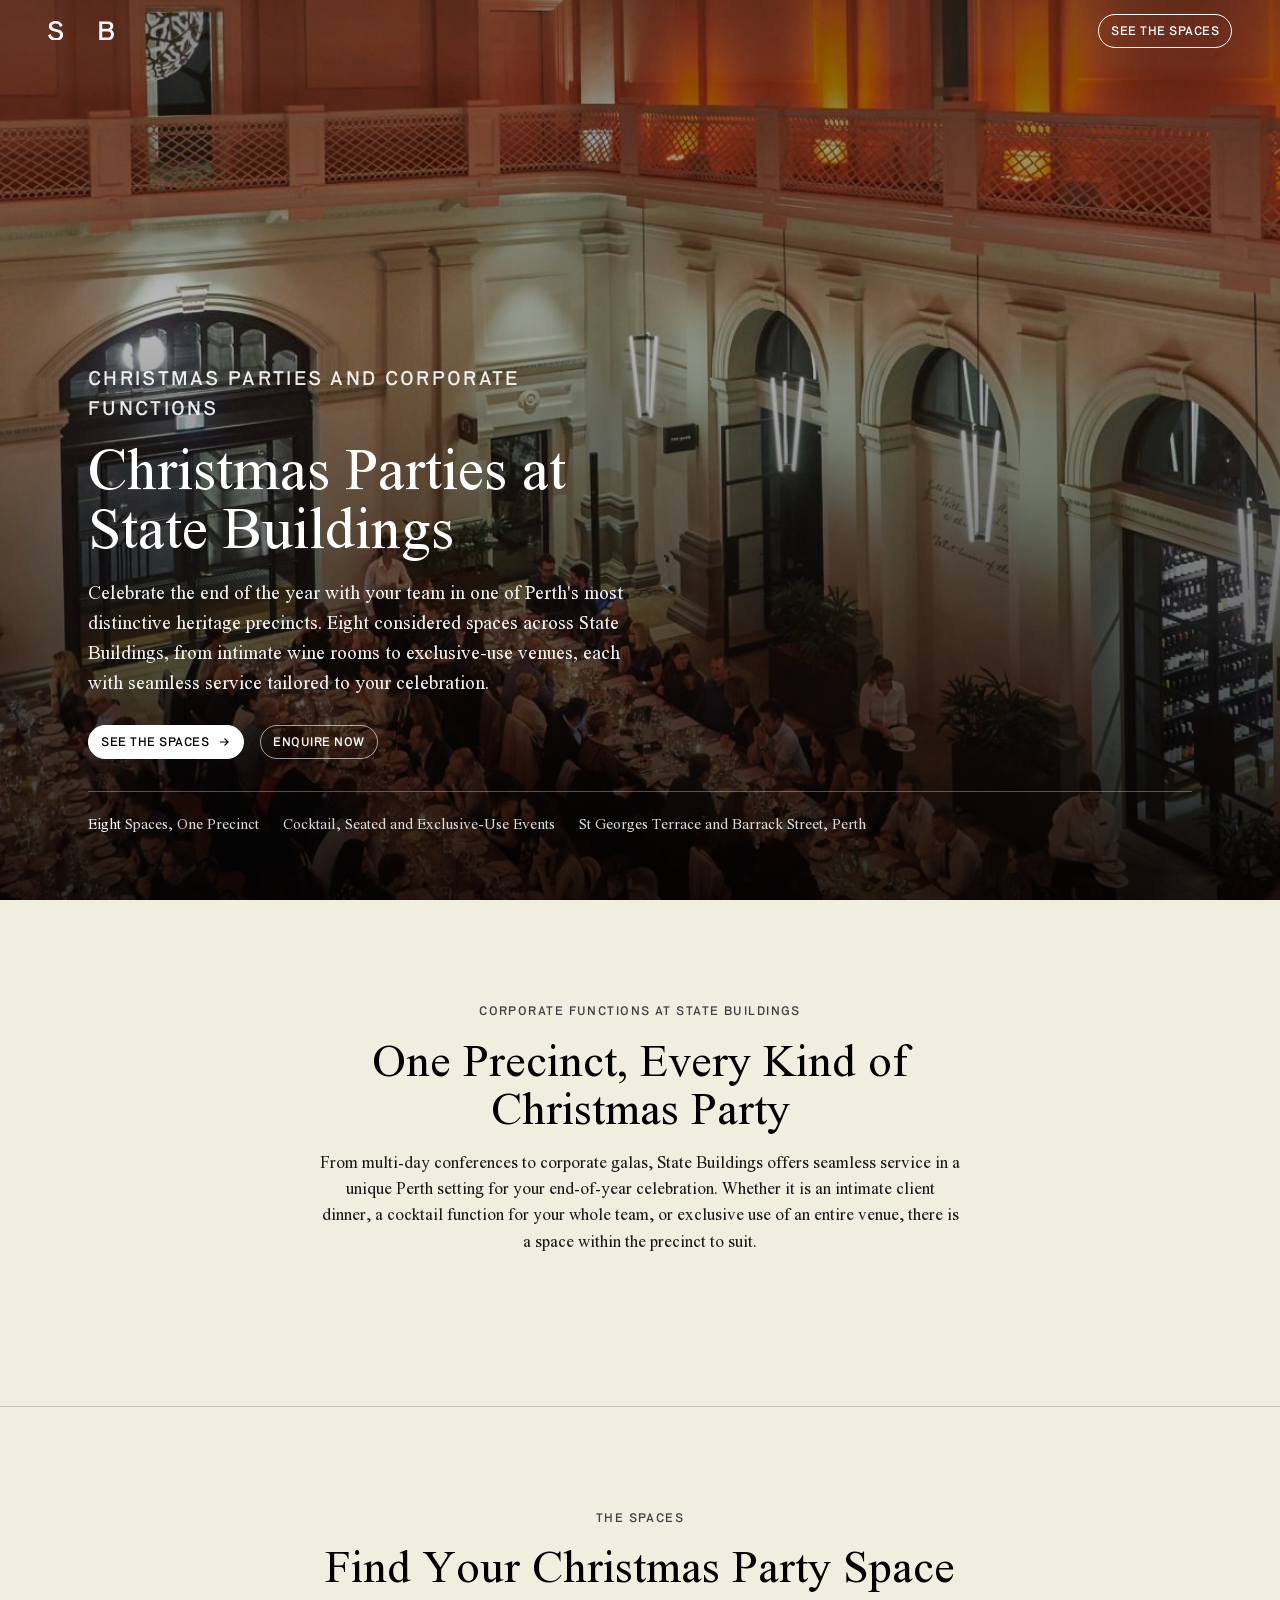
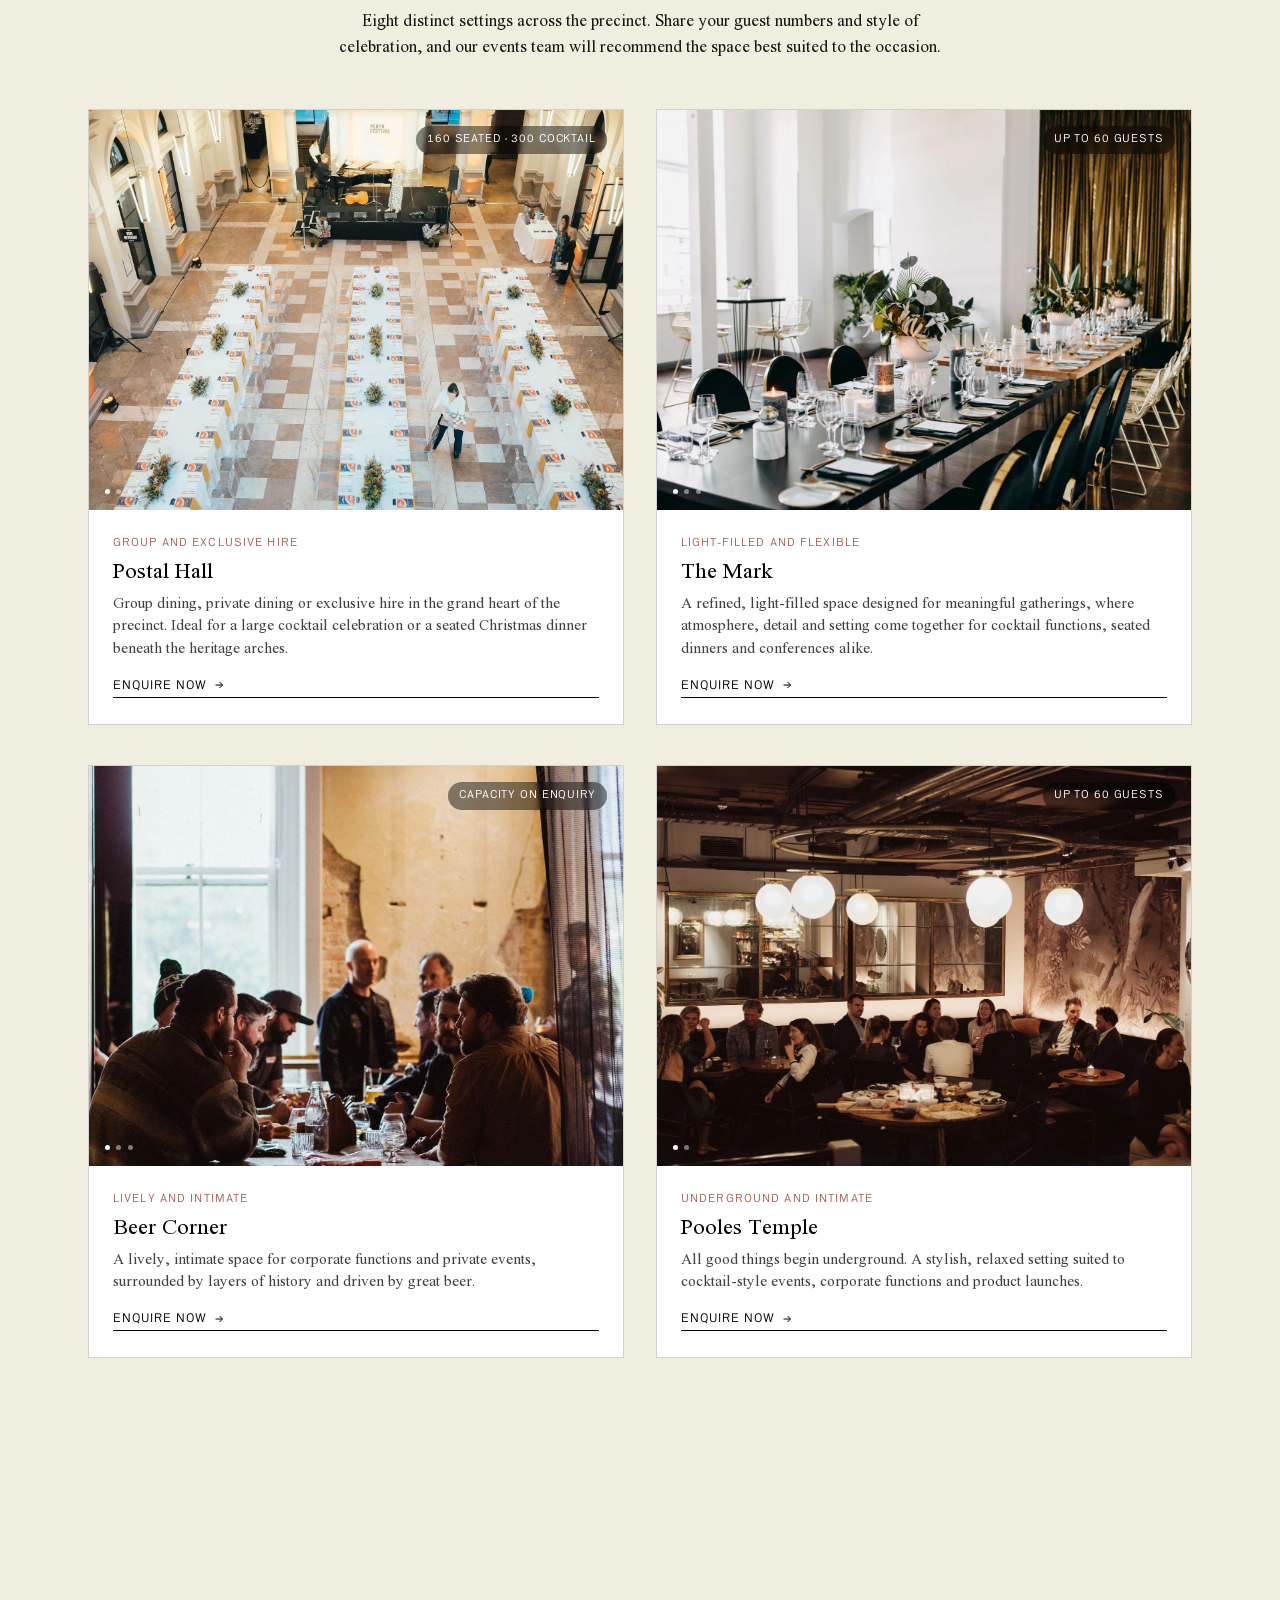
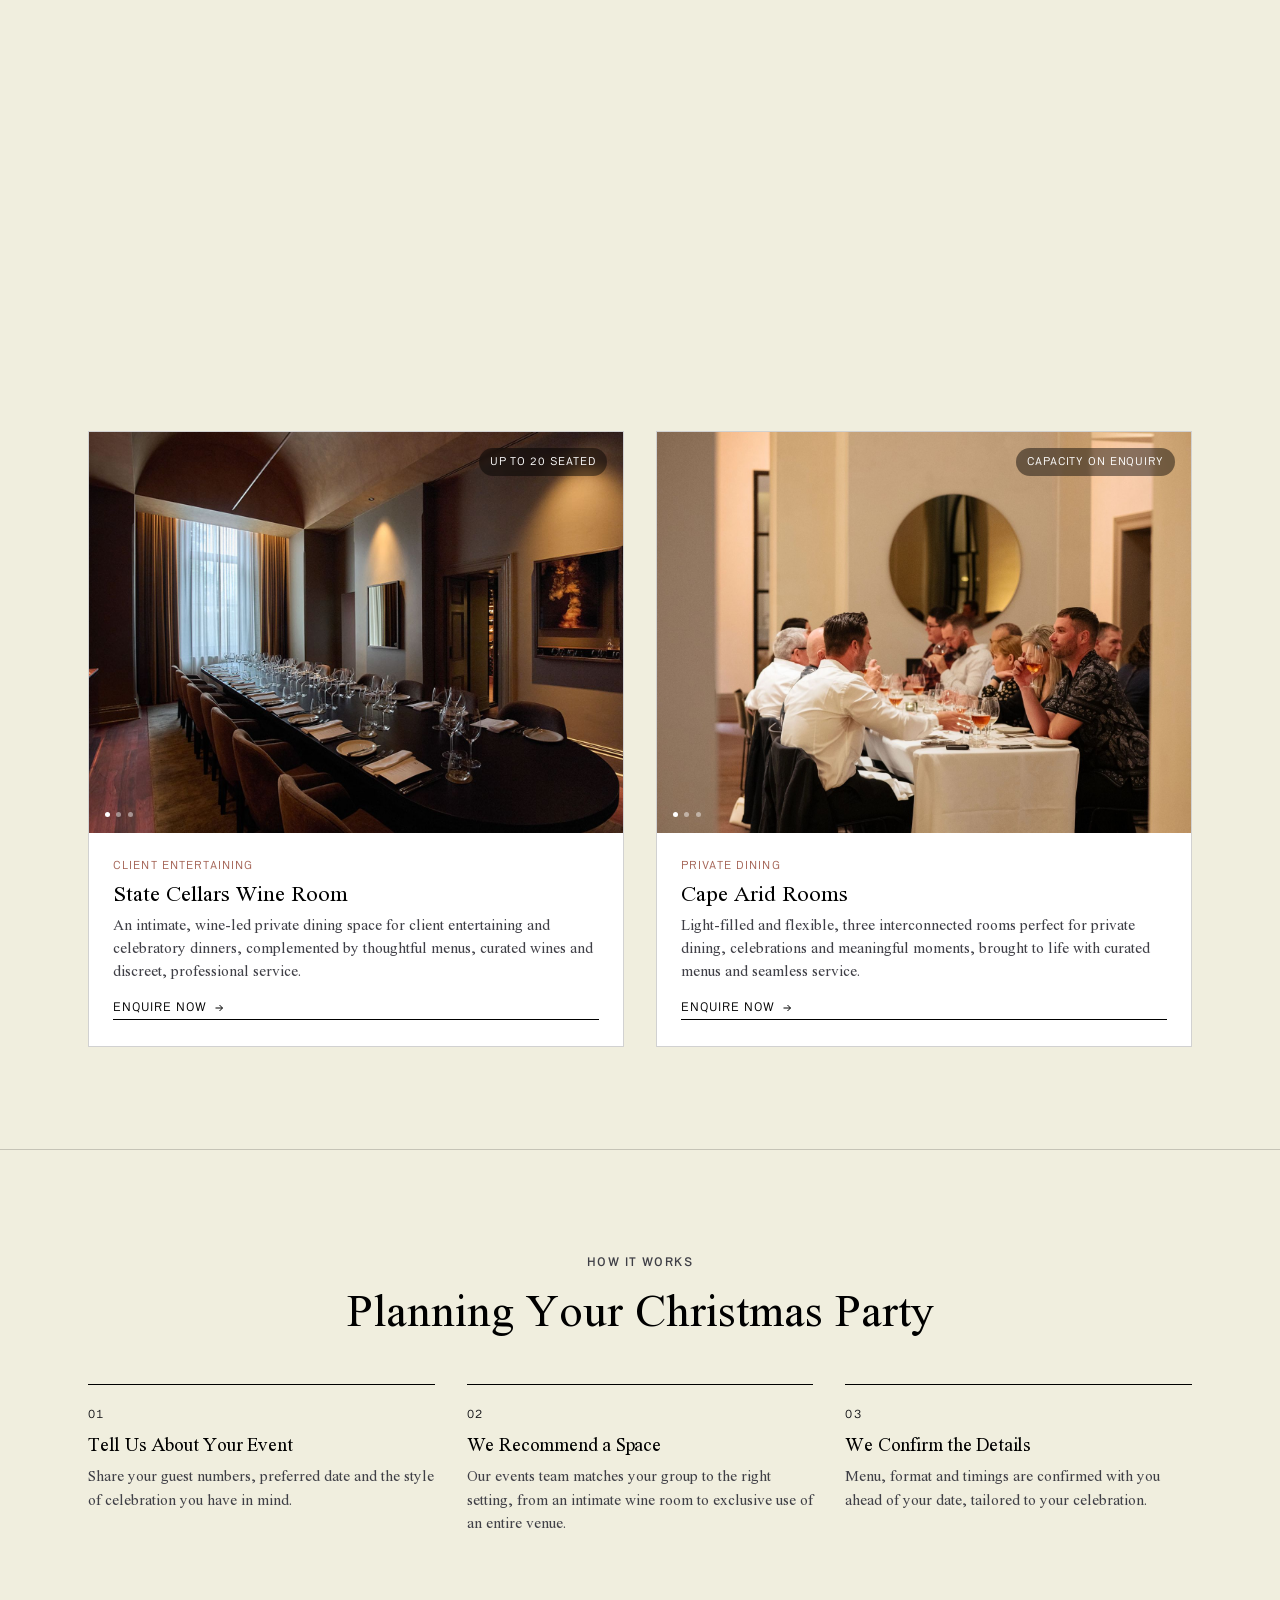
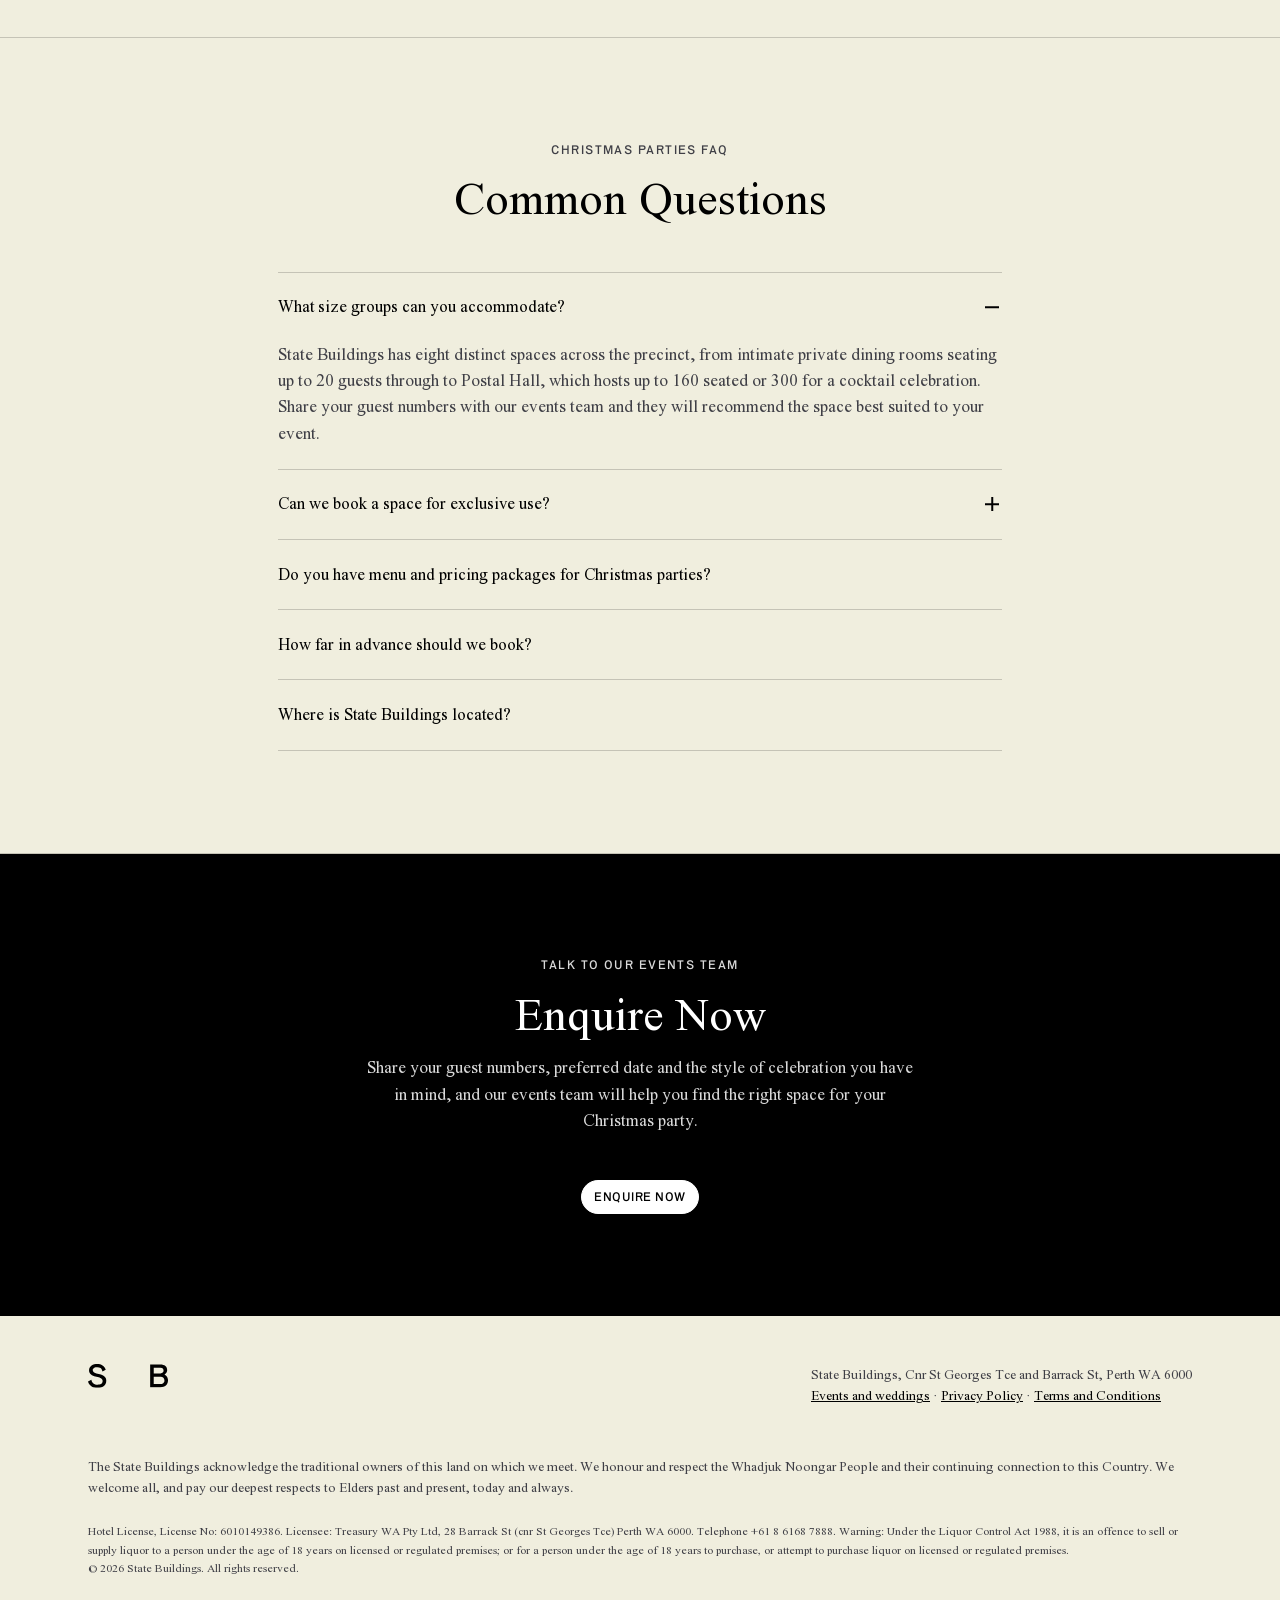
==== commit 89c1405e: "weddings, christmas-parties: route Enquire CTAs to statebuildings.com/contact The embedded form fail" ====
--- a/christmas-parties/index.html
+++ b/christmas-parties/index.html
@@ -66,7 +66,7 @@
 .space__tag{font-family:var(--font-grotesk);font-size:.7rem;letter-spacing:.1em;text-transform:uppercase;color:var(--wine);display:block;margin-bottom:.5rem}
 .space__body h3{font-size:1.4rem;margin-bottom:.5rem;letter-spacing:0}
 .space__body p{font-size:.95rem;color:var(--text-2);margin:0 0 1rem;max-width:none;line-height:1.5}
-.space__link{display:inline-flex;align-items:center;gap:.4rem;font-family:var(--font-grotesk);font-size:.75rem;letter-spacing:.08em;text-transform:uppercase;color:var(--black);text-decoration:none;border-bottom:1px solid var(--black);padding-bottom:.15rem;background:none;border-top:0;border-left:0;border-right:0;cursor:pointer}
+.space__link{display:inline-flex;align-items:center;gap:.4rem;font-family:var(--font-grotesk);font-size:.75rem;letter-spacing:.08em;text-transform:uppercase;color:var(--black);text-decoration:none;border-bottom:1px solid var(--black);padding-bottom:.15rem}
 .space__link svg{width:12px;height:12px;transition:transform .2s}
 .space:hover .space__link svg{transform:translateX(3px)}
 
@@ -90,27 +90,11 @@
 .faq__a{max-height:0;overflow:hidden;transition:max-height .3s ease}
 .faq__a p{padding-bottom:1.35rem;margin:0;color:var(--text-2);max-width:none}
 
-/* ---------- Closing enquire (embedded form) ---------- */
-.enquire{background:var(--black);color:var(--white)}
+/* ---------- Closing enquire ---------- */
+.enquire{background:var(--black);color:var(--white);text-align:center}
 .enquire h2{color:var(--white)}
-.enquire>.container>p.label,.enquire .section-head p{color:rgba(255,255,255,.85)}
-.enquire .section-head{text-align:center;max-width:640px;margin:0 auto 2.5rem}
-.enquire__form{max-width:720px;margin:0 auto;display:grid;grid-template-columns:1fr 1fr;gap:1.25rem}
-.enquire__form .field{display:flex;flex-direction:column;gap:.4rem}
-.enquire__form .field--full{grid-column:1/-1}
-.enquire__form label{font-family:var(--font-grotesk);font-size:.72rem;letter-spacing:.08em;text-transform:uppercase;color:rgba(255,255,255,.75)}
-.enquire__form input,.enquire__form select,.enquire__form textarea{background:rgba(255,255,255,.06);border:1px solid rgba(255,255,255,.3);color:var(--white);padding:.75rem .9rem;font-family:var(--font-grotesk);font-size:.9rem;border-radius:2px}
-.enquire__form input::placeholder,.enquire__form textarea::placeholder{color:rgba(255,255,255,.4)}
-.enquire__form select{appearance:none;background-image:url("data:image/svg+xml;utf8,<svg xmlns='http://www.w3.org/2000/svg' viewBox='0 0 24 24' fill='none' stroke='white' stroke-width='2'><path d='M6 9l6 6 6-6'/></svg>");background-repeat:no-repeat;background-position:right .8rem center;background-size:16px}
-.enquire__form select option{color:var(--black)}
-.enquire__form textarea{resize:vertical;min-height:110px}
-.enquire__form .field-error{font-size:.78rem;color:#ff9d9d;min-height:1em}
-.enquire__checkbox{display:flex;align-items:flex-start;gap:.6rem;font-size:.85rem;color:rgba(255,255,255,.8)}
-.enquire__checkbox input{width:16px;height:16px;margin-top:.15rem;flex:none}
-.enquire__checkbox a{color:var(--white);text-decoration:underline}
-.enquire__submit{grid-column:1/-1;display:flex;align-items:center;gap:1rem;flex-wrap:wrap;margin-top:.5rem}
-.enquire__status{font-size:.85rem;color:rgba(255,255,255,.75)}
-.enquire__status.is-error{color:#ff9d9d}
+.enquire p{color:rgba(255,255,255,.85);max-width:560px;margin-left:auto;margin-right:auto}
+.enquire .btn{margin-top:1.75rem}
 
 /* ---------- Footer ---------- */
 .footer{background:var(--cream);padding:3rem 0 2rem;font-size:.85rem;color:var(--text-2)}
@@ -153,7 +137,6 @@
   .space__body p{font-size:.85rem}
   .space__cap{font-size:.62rem;padding:.3rem .6rem}
   .faq__q{font-size:.95rem;padding:1.1rem 0}
-  .enquire__form{grid-template-columns:1fr}
   .footer__top{flex-direction:column;align-items:center;text-align:center}
   .footer{text-align:center}
 }
@@ -179,7 +162,7 @@
     <p>Celebrate the end of the year with your team in one of Perth's most distinctive heritage precincts. Eight considered spaces across State Buildings, from intimate wine rooms to exclusive-use venues, each with seamless service tailored to your celebration.</p>
     <div class="hero__cta">
       <a class="btn btn--light" href="#spaces">See the spaces <svg viewBox="0 0 24 24" fill="none" stroke="currentColor" stroke-width="2" aria-hidden="true"><path d="M5 12h14M13 6l6 6-6 6"/></svg></a>
-      <a class="btn btn--outline" style="color:#fff;border-color:rgba(255,255,255,.6)" href="#enquire">Enquire now</a>
+      <a class="btn btn--outline" style="color:#fff;border-color:rgba(255,255,255,.6)" href="https://statebuildings.com/contact?interestedIn=functions-enquiry&amp;utm_source=lp&amp;utm_medium=referral&amp;utm_campaign=christmas-parties">Enquire now</a>
     </div>
     <div class="hero__proof">
       <span><strong>Eight</strong> Spaces, One Precinct</span>
@@ -223,7 +206,7 @@
           <span class="space__tag">Group and Exclusive Hire</span>
           <h3>Postal Hall</h3>
           <p>Group dining, private dining or exclusive hire in the grand heart of the precinct. Ideal for a large cocktail celebration or a seated Christmas dinner beneath the heritage arches.</p>
-          <button class="space__link" data-venue="Postal Hall">Enquire now <svg viewBox="0 0 24 24" fill="none" stroke="currentColor" stroke-width="2" aria-hidden="true"><path d="M5 12h14M13 6l6 6-6 6"/></svg></button>
+          <a class="space__link" href="https://statebuildings.com/contact?interestedIn=functions-enquiry&amp;utm_source=lp&amp;utm_medium=referral&amp;utm_campaign=christmas-parties">Enquire now <svg viewBox="0 0 24 24" fill="none" stroke="currentColor" stroke-width="2" aria-hidden="true"><path d="M5 12h14M13 6l6 6-6 6"/></svg></a>
         </div>
       </div>
 
@@ -239,7 +222,7 @@
           <span class="space__tag">Light-Filled and Flexible</span>
           <h3>The Mark</h3>
           <p>A refined, light-filled space designed for meaningful gatherings, where atmosphere, detail and setting come together for cocktail functions, seated dinners and conferences alike.</p>
-          <button class="space__link" data-venue="The Mark">Enquire now <svg viewBox="0 0 24 24" fill="none" stroke="currentColor" stroke-width="2" aria-hidden="true"><path d="M5 12h14M13 6l6 6-6 6"/></svg></button>
+          <a class="space__link" href="https://statebuildings.com/contact?interestedIn=functions-enquiry&amp;utm_source=lp&amp;utm_medium=referral&amp;utm_campaign=christmas-parties">Enquire now <svg viewBox="0 0 24 24" fill="none" stroke="currentColor" stroke-width="2" aria-hidden="true"><path d="M5 12h14M13 6l6 6-6 6"/></svg></a>
         </div>
       </div>
 
@@ -255,7 +238,7 @@
           <span class="space__tag">Lively and Intimate</span>
           <h3>Beer Corner</h3>
           <p>A lively, intimate space for corporate functions and private events, surrounded by layers of history and driven by great beer.</p>
-          <button class="space__link" data-venue="Beer Corner">Enquire now <svg viewBox="0 0 24 24" fill="none" stroke="currentColor" stroke-width="2" aria-hidden="true"><path d="M5 12h14M13 6l6 6-6 6"/></svg></button>
+          <a class="space__link" href="https://statebuildings.com/contact?interestedIn=functions-enquiry&amp;utm_source=lp&amp;utm_medium=referral&amp;utm_campaign=christmas-parties">Enquire now <svg viewBox="0 0 24 24" fill="none" stroke="currentColor" stroke-width="2" aria-hidden="true"><path d="M5 12h14M13 6l6 6-6 6"/></svg></a>
         </div>
       </div>
 
@@ -270,7 +253,7 @@
           <span class="space__tag">Underground and Intimate</span>
           <h3>Pooles Temple</h3>
           <p>All good things begin underground. A stylish, relaxed setting suited to cocktail-style events, corporate functions and product launches.</p>
-          <button class="space__link" data-venue="Pooles Temple">Enquire now <svg viewBox="0 0 24 24" fill="none" stroke="currentColor" stroke-width="2" aria-hidden="true"><path d="M5 12h14M13 6l6 6-6 6"/></svg></button>
+          <a class="space__link" href="https://statebuildings.com/contact?interestedIn=functions-enquiry&amp;utm_source=lp&amp;utm_medium=referral&amp;utm_campaign=christmas-parties">Enquire now <svg viewBox="0 0 24 24" fill="none" stroke="currentColor" stroke-width="2" aria-hidden="true"><path d="M5 12h14M13 6l6 6-6 6"/></svg></a>
         </div>
       </div>
 
@@ -286,7 +269,7 @@
           <span class="space__tag">Refined and Relaxed</span>
           <h3>Wine Merchant</h3>
           <p>Tucked away from the city's bustle, a refined setting that feels considered yet relaxed, well suited to a more intimate end-of-year celebration.</p>
-          <button class="space__link" data-venue="Wine Merchant">Enquire now <svg viewBox="0 0 24 24" fill="none" stroke="currentColor" stroke-width="2" aria-hidden="true"><path d="M5 12h14M13 6l6 6-6 6"/></svg></button>
+          <a class="space__link" href="https://statebuildings.com/contact?interestedIn=functions-enquiry&amp;utm_source=lp&amp;utm_medium=referral&amp;utm_campaign=christmas-parties">Enquire now <svg viewBox="0 0 24 24" fill="none" stroke="currentColor" stroke-width="2" aria-hidden="true"><path d="M5 12h14M13 6l6 6-6 6"/></svg></a>
         </div>
       </div>
 
@@ -301,7 +284,7 @@
           <span class="space__tag">Restaurant and Courtyard</span>
           <h3>Long Chim</h3>
           <p>Authentic Thai flavours with exclusive use of Long Chim's barrel-vaulted basement and high-walled courtyard, made for celebrating as a group.</p>
-          <button class="space__link" data-venue="Long Chim">Enquire now <svg viewBox="0 0 24 24" fill="none" stroke="currentColor" stroke-width="2" aria-hidden="true"><path d="M5 12h14M13 6l6 6-6 6"/></svg></button>
+          <a class="space__link" href="https://statebuildings.com/contact?interestedIn=functions-enquiry&amp;utm_source=lp&amp;utm_medium=referral&amp;utm_campaign=christmas-parties">Enquire now <svg viewBox="0 0 24 24" fill="none" stroke="currentColor" stroke-width="2" aria-hidden="true"><path d="M5 12h14M13 6l6 6-6 6"/></svg></a>
         </div>
       </div>
 
@@ -317,7 +300,7 @@
           <span class="space__tag">Client Entertaining</span>
           <h3>State Cellars Wine Room</h3>
           <p>An intimate, wine-led private dining space for client entertaining and celebratory dinners, complemented by thoughtful menus, curated wines and discreet, professional service.</p>
-          <button class="space__link" data-venue="State Cellars Wine Room">Enquire now <svg viewBox="0 0 24 24" fill="none" stroke="currentColor" stroke-width="2" aria-hidden="true"><path d="M5 12h14M13 6l6 6-6 6"/></svg></button>
+          <a class="space__link" href="https://statebuildings.com/contact?interestedIn=functions-enquiry&amp;utm_source=lp&amp;utm_medium=referral&amp;utm_campaign=christmas-parties">Enquire now <svg viewBox="0 0 24 24" fill="none" stroke="currentColor" stroke-width="2" aria-hidden="true"><path d="M5 12h14M13 6l6 6-6 6"/></svg></a>
         </div>
       </div>
 
@@ -333,7 +316,7 @@
           <span class="space__tag">Private Dining</span>
           <h3>Cape Arid Rooms</h3>
           <p>Light-filled and flexible, three interconnected rooms perfect for private dining, celebrations and meaningful moments, brought to life with curated menus and seamless service.</p>
-          <button class="space__link" data-venue="Cape Arid Rooms">Enquire now <svg viewBox="0 0 24 24" fill="none" stroke="currentColor" stroke-width="2" aria-hidden="true"><path d="M5 12h14M13 6l6 6-6 6"/></svg></button>
+          <a class="space__link" href="https://statebuildings.com/contact?interestedIn=functions-enquiry&amp;utm_source=lp&amp;utm_medium=referral&amp;utm_campaign=christmas-parties">Enquire now <svg viewBox="0 0 24 24" fill="none" stroke="currentColor" stroke-width="2" aria-hidden="true"><path d="M5 12h14M13 6l6 6-6 6"/></svg></a>
         </div>
       </div>
 
@@ -388,100 +371,13 @@
   </div>
 </section>
 
-<!-- Enquiry form -->
+<!-- Closing enquire -->
 <section class="section enquire" id="enquire">
   <div class="container container--narrow">
-    <div class="section-head fade-up">
-      <p class="label">Talk to Our Events Team</p>
-      <h2>Enquire Now</h2>
-      <p>Share your guest numbers, preferred date and the style of celebration you have in mind, and our events team will help you find the right space for your Christmas party.</p>
-    </div>
-
-    <form class="enquire__form fade-up" id="christmas-form" novalidate>
-      <div class="field">
-        <label for="firstName">First Name*</label>
-        <input type="text" id="firstName" name="firstName" autocomplete="given-name" required>
-        <span class="field-error" data-error-for="firstName"></span>
-      </div>
-      <div class="field">
-        <label for="lastName">Last Name*</label>
-        <input type="text" id="lastName" name="lastName" autocomplete="family-name" required>
-        <span class="field-error" data-error-for="lastName"></span>
-      </div>
-      <div class="field">
-        <label for="email">Email*</label>
-        <input type="email" id="email" name="email" autocomplete="email" required>
-        <span class="field-error" data-error-for="email"></span>
-      </div>
-      <div class="field">
-        <label for="phone">Phone Number</label>
-        <input type="tel" id="phone" name="phone" autocomplete="tel">
-        <span class="field-error" data-error-for="phone"></span>
-      </div>
-      <div class="field">
-        <label for="eventDate">Event Date*</label>
-        <input type="date" id="eventDate" name="eventDate" required>
-        <span class="field-error" data-error-for="eventDate"></span>
-      </div>
-      <div class="field">
-        <label for="estimatedGuestCount">Estimated Guest Count*</label>
-        <select id="estimatedGuestCount" name="estimatedGuestCount" required>
-          <option value="" disabled selected>Select an option</option>
-          <option value="1-20">1-20</option>
-          <option value="21-50">21-50</option>
-          <option value="51-70">51-70</option>
-          <option value="71-100">71-100</option>
-          <option value="100+">100+</option>
-        </select>
-        <span class="field-error" data-error-for="estimatedGuestCount"></span>
-      </div>
-      <div class="field field--full">
-        <label for="preferredVenue">Preferred Space</label>
-        <select id="preferredVenue" name="preferredVenue">
-          <option value="">No preference yet</option>
-          <option value="Postal Hall">Postal Hall</option>
-          <option value="The Mark">The Mark</option>
-          <option value="Beer Corner">Beer Corner</option>
-          <option value="Pooles Temple">Pooles Temple</option>
-          <option value="Wine Merchant">Wine Merchant</option>
-          <option value="Long Chim">Long Chim</option>
-          <option value="State Cellars Wine Room">State Cellars Wine Room</option>
-          <option value="Cape Arid Rooms">Cape Arid Rooms</option>
-        </select>
-      </div>
-      <div class="field">
-        <label for="occasion">Occasion</label>
-        <input type="text" id="occasion" name="occasion" value="Christmas Party">
-      </div>
-      <div class="field">
-        <label for="relationshipWithUs">How did you find out about us?</label>
-        <select id="relationshipWithUs" name="relationshipWithUs">
-          <option value="" selected>Select an option</option>
-          <option value="Google">Google</option>
-          <option value="Instagram">Instagram</option>
-          <option value="Facebook">Facebook</option>
-          <option value="Word of mouth">Word of mouth</option>
-          <option value="Previously visited">Previously visited</option>
-          <option value="Other">Other</option>
-        </select>
-      </div>
-      <div class="field field--full">
-        <label for="message">Message*</label>
-        <textarea id="message" name="message" placeholder="Please share any specific details about your event." required></textarea>
-        <span class="field-error" data-error-for="message"></span>
-      </div>
-      <div class="field field--full">
-        <label class="enquire__checkbox" for="agreeToTerms">
-          <input type="checkbox" id="agreeToTerms" name="agreeToTerms" required>
-          <span>I agree to the <a href="https://statebuildings.com/privacy-policy" target="_blank" rel="noopener">privacy policy</a> and terms of enquiry.*</span>
-        </label>
-        <span class="field-error" data-error-for="agreeToTerms"></span>
-      </div>
-      <div class="enquire__submit">
-        <button type="submit" class="btn btn--light" id="christmas-form-submit">Send Enquiry</button>
-        <span class="enquire__status" id="christmas-form-status" role="status" aria-live="polite"></span>
-      </div>
-    </form>
+    <p class="label">Talk to Our Events Team</p>
+    <h2>Enquire Now</h2>
+    <p>Share your guest numbers, preferred date and the style of celebration you have in mind, and our events team will help you find the right space for your Christmas party.</p>
+    <a class="btn btn--light" href="https://statebuildings.com/contact?interestedIn=functions-enquiry&amp;utm_source=lp&amp;utm_medium=referral&amp;utm_campaign=christmas-parties">Enquire now</a>
   </div>
 </section>
 
@@ -539,121 +435,6 @@
       else { item.classList.add('is-open'); q.setAttribute('aria-expanded','true'); a.style.maxHeight=a.scrollHeight+'px'; }
     });
   });
-
-  // "Enquire now" buttons on space cards: pre-select the space and jump to the form
-  document.querySelectorAll('.space__link[data-venue]').forEach(function(btn){
-    btn.addEventListener('click',function(){
-      var sel=document.getElementById('preferredVenue');
-      if(sel){ sel.value=btn.getAttribute('data-venue'); }
-      document.getElementById('enquire').scrollIntoView({behavior:'smooth'});
-    });
-  });
-
-  // ---------- Enquiry form: posts to the client's own /api/contact endpoint ----------
-  var RECAPTCHA_KEY='6LerzuUsAAAAANYajMa5VUfF6LYfgH16b__1mm9Z';
-  var recaptchaLoaded=false, recaptchaLoading=false;
-  function loadRecaptcha(){
-    if(recaptchaLoaded||recaptchaLoading) return;
-    recaptchaLoading=true;
-    var s=document.createElement('script');
-    s.src='https://www.google.com/recaptcha/api.js?render='+RECAPTCHA_KEY;
-    s.onload=function(){ recaptchaLoaded=true; };
-    document.head.appendChild(s);
-  }
-  var form=document.getElementById('christmas-form');
-  if(form){
-    form.querySelectorAll('input,select,textarea').forEach(function(el){
-      el.addEventListener('focus',loadRecaptcha,{once:true});
-    });
-
-    function setError(name,msg){
-      var el=form.querySelector('[data-error-for="'+name+'"]');
-      if(el) el.textContent=msg||'';
-    }
-    function clearErrors(){
-      form.querySelectorAll('.field-error').forEach(function(el){ el.textContent=''; });
-    }
-    function validate(){
-      var ok=true;
-      var required=['firstName','lastName','email','eventDate','estimatedGuestCount','message'];
-      required.forEach(function(name){
-        var el=form.elements[name];
-        if(el && !el.value){ setError(name,'Required'); ok=false; }
-      });
-      var email=form.elements['email'];
-      if(email.value && !/^[^\s@]+@[^\s@]+\.[^\s@]+$/.test(email.value)){ setError('email','Enter a valid email'); ok=false; }
-      if(!form.elements['agreeToTerms'].checked){ setError('agreeToTerms','Please agree to continue'); ok=false; }
-      return ok;
-    }
-
-    async function getRecaptchaToken(){
-      try{
-        if(!recaptchaLoaded){ loadRecaptcha(); }
-        await new Promise(function(resolve,reject){
-          var tries=0;
-          (function poll(){
-            if(window.grecaptcha && window.grecaptcha.ready){ resolve(); return; }
-            if(++tries>40){ reject(new Error('recaptcha not ready')); return; }
-            setTimeout(poll,150);
-          })();
-        });
-        await new Promise(function(r){ window.grecaptcha.ready(r); });
-        return await window.grecaptcha.execute(RECAPTCHA_KEY,{action:'submit'});
-      }catch(e){
-        return '';
-      }
-    }
-
-    form.addEventListener('submit', async function(e){
-      e.preventDefault();
-      clearErrors();
-      var statusEl=document.getElementById('christmas-form-status');
-      var submitBtn=document.getElementById('christmas-form-submit');
-      if(!validate()){
-        statusEl.textContent='Please check the highlighted fields.';
-        statusEl.classList.add('is-error');
-        return;
-      }
-      statusEl.classList.remove('is-error');
-      statusEl.textContent='Sending...';
-      submitBtn.disabled=true;
-
-      var formData={
-        firstName: form.elements['firstName'].value,
-        lastName: form.elements['lastName'].value,
-        email: form.elements['email'].value,
-        phone: form.elements['phone'].value,
-        eventDate: form.elements['eventDate'].value,
-        estimatedGuestCount: form.elements['estimatedGuestCount'].value,
-        relationshipWithUs: form.elements['relationshipWithUs'].value,
-        preferredVenue: form.elements['preferredVenue'].value,
-        occasion: form.elements['occasion'].value,
-        message: form.elements['message'].value,
-        agreeToTerms: form.elements['agreeToTerms'].checked
-      };
-
-      var recaptchaToken=await getRecaptchaToken();
-
-      try{
-        var res=await fetch('https://statebuildings.com/api/contact',{
-          method:'POST',
-          headers:{'Content-Type':'application/json'},
-          body:JSON.stringify({formType:'event-venue-enquiry',formData:formData,recaptchaToken:recaptchaToken})
-        });
-        var json={};
-        try{ json=await res.json(); }catch(err){}
-        if(res.ok && json.success!==false){
-          window.location.assign('thank-you/');
-        } else {
-          throw new Error(json.message||'Something went wrong. Please try again.');
-        }
-      }catch(err){
-        statusEl.classList.add('is-error');
-        statusEl.textContent=(err && err.message) || 'Something went wrong. Please try again shortly.';
-        submitBtn.disabled=false;
-      }
-    });
-  }
 })();
 </script>
 </body>
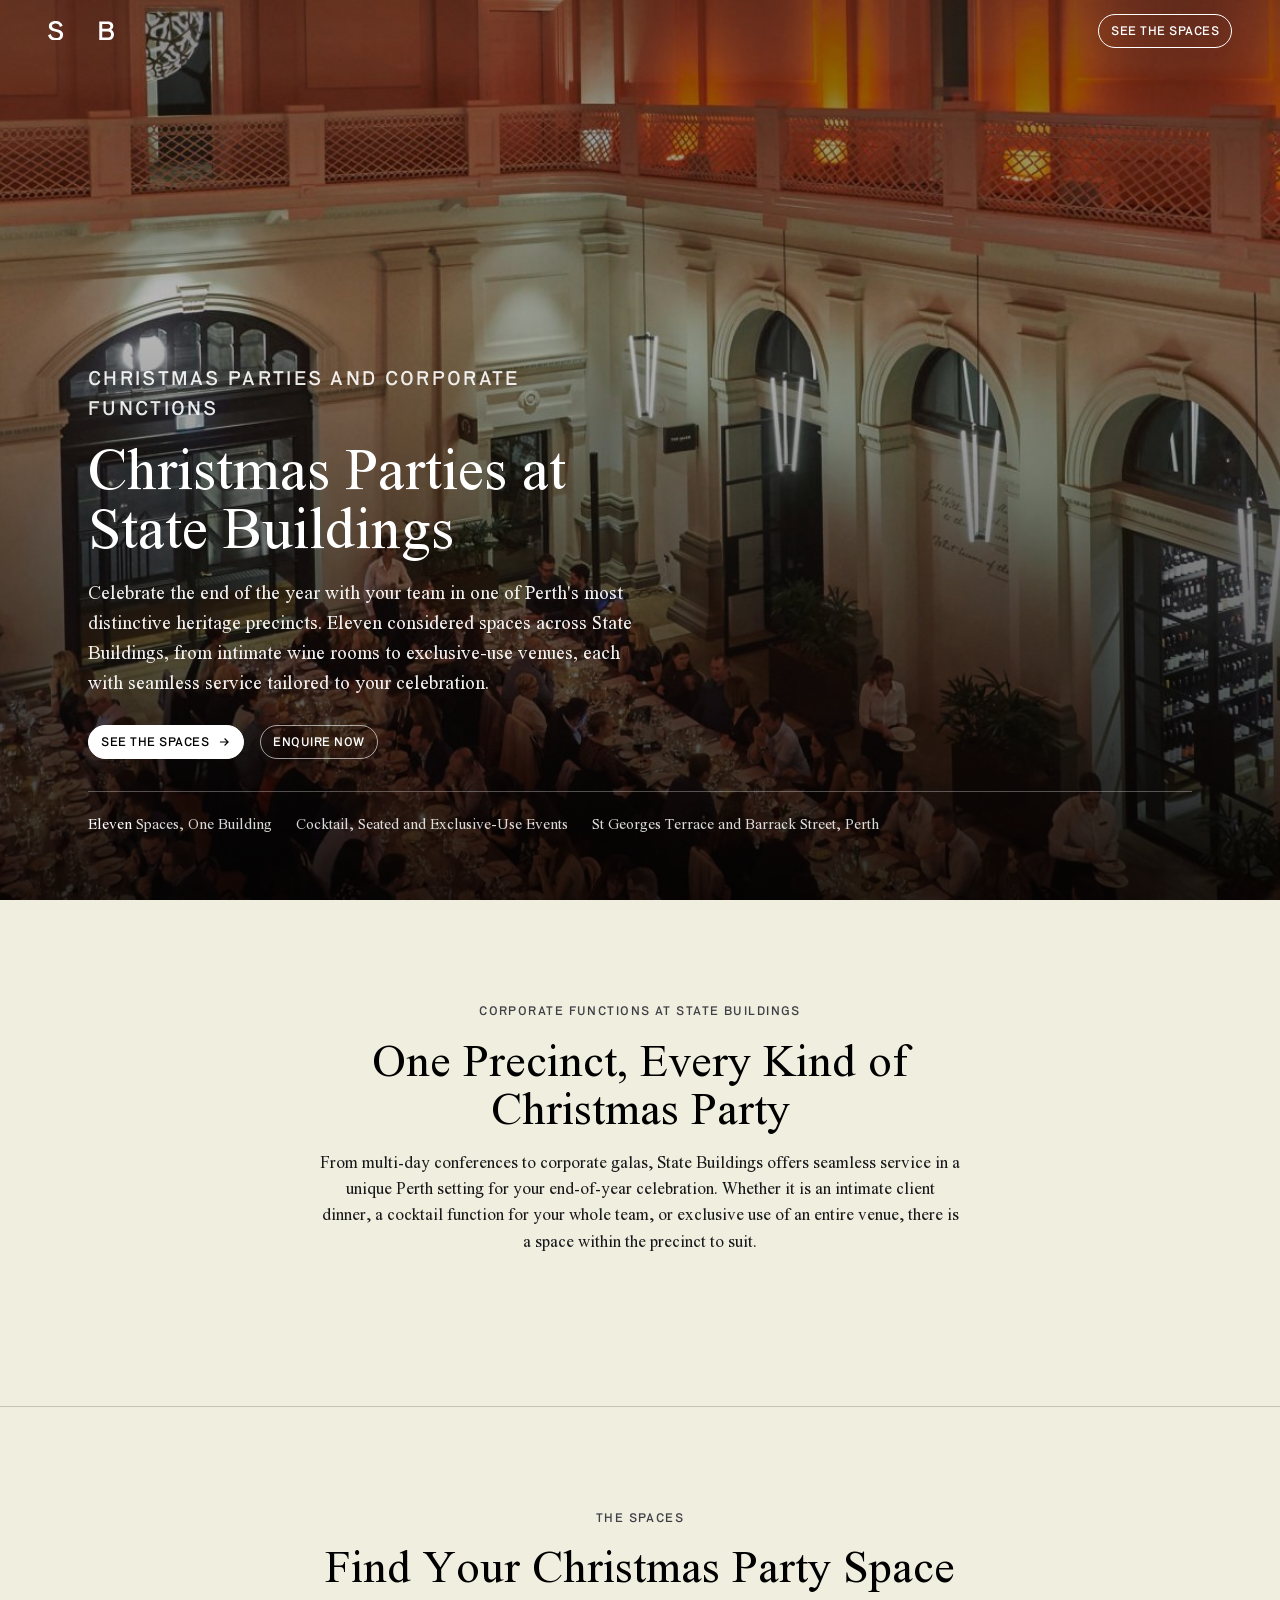
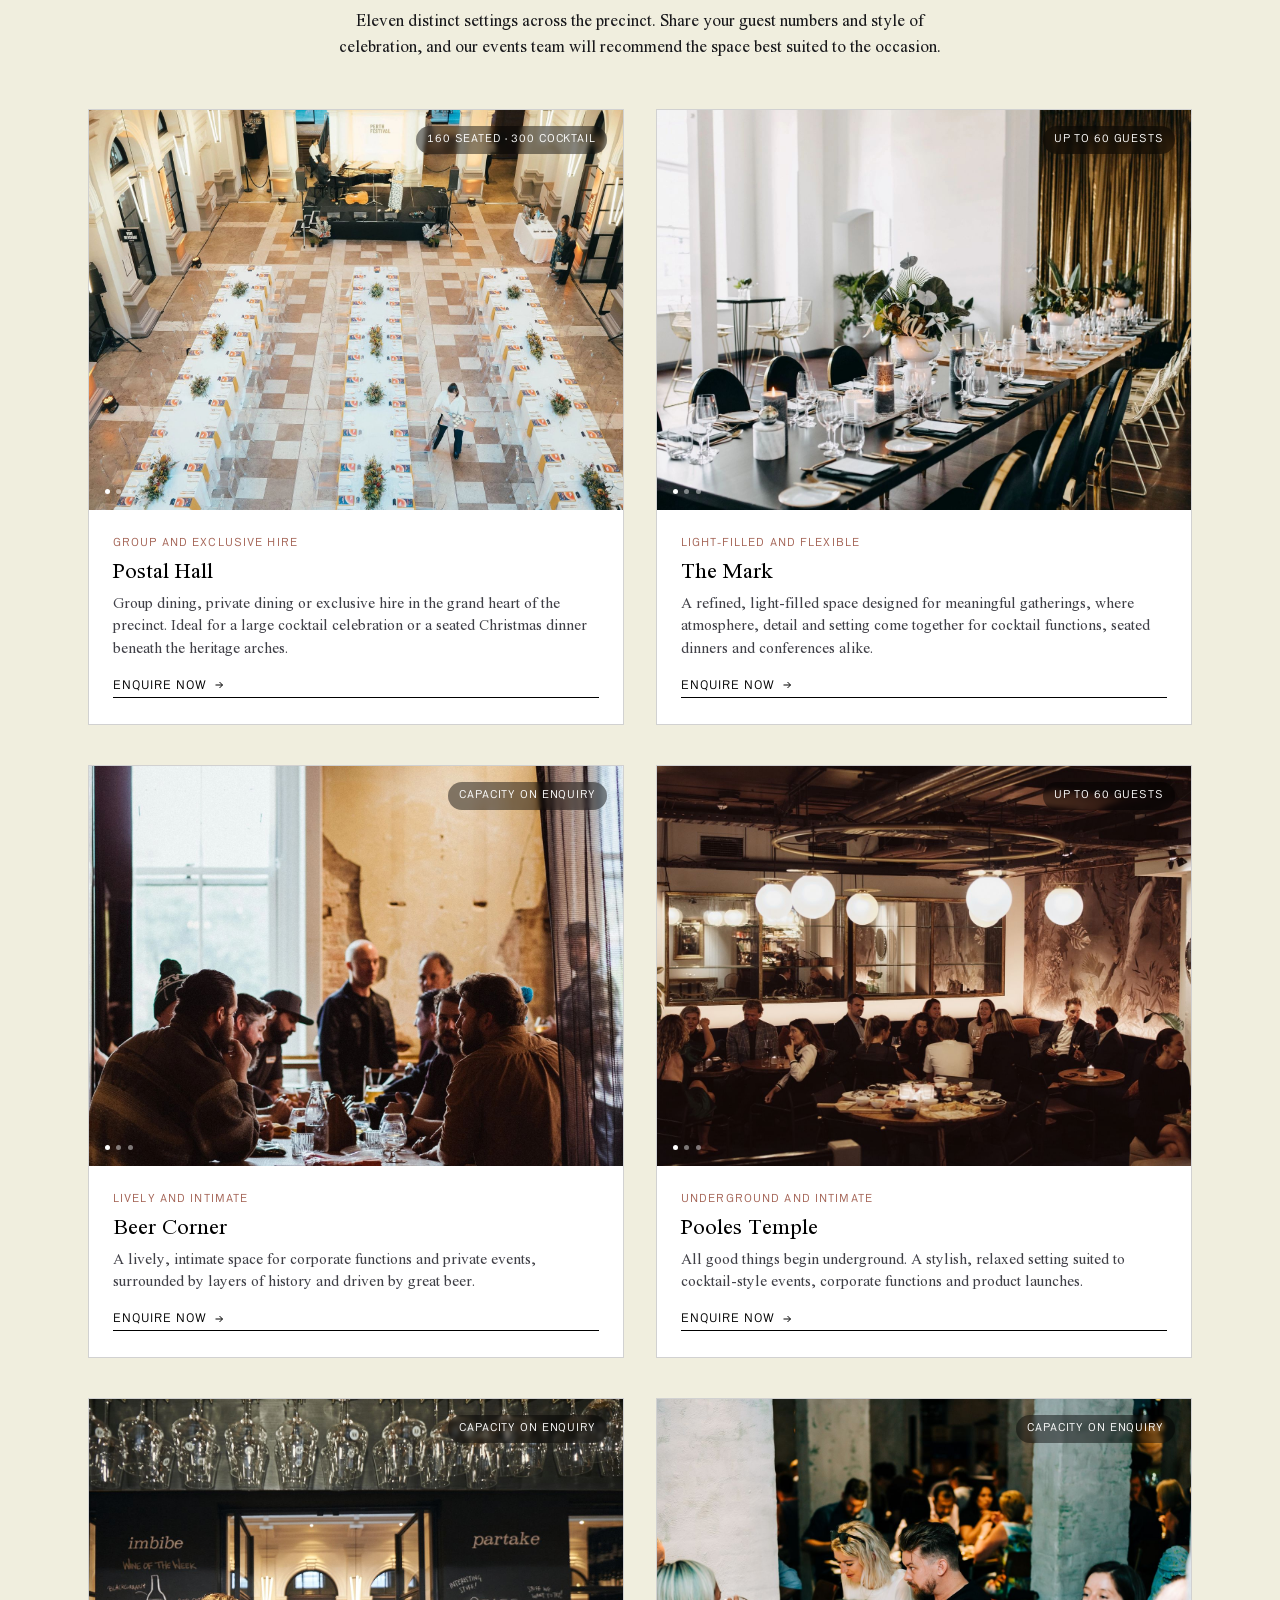
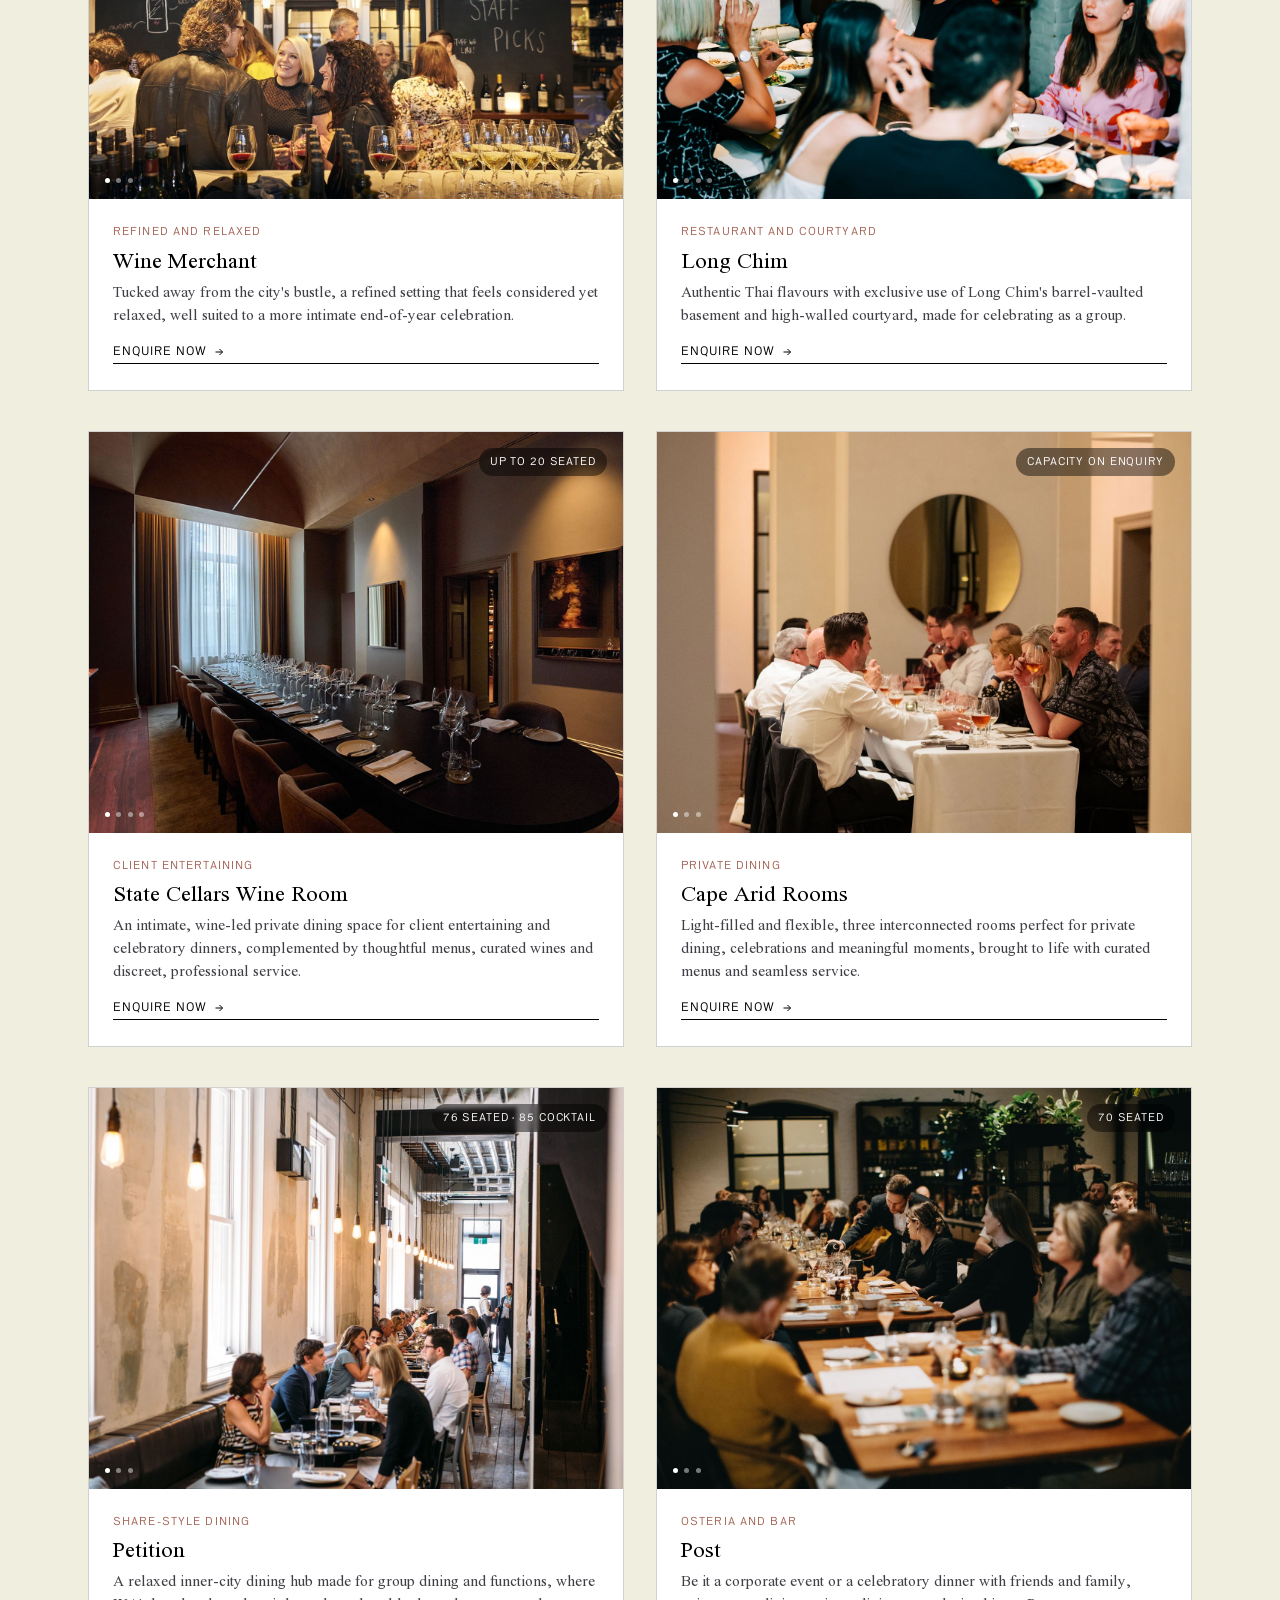
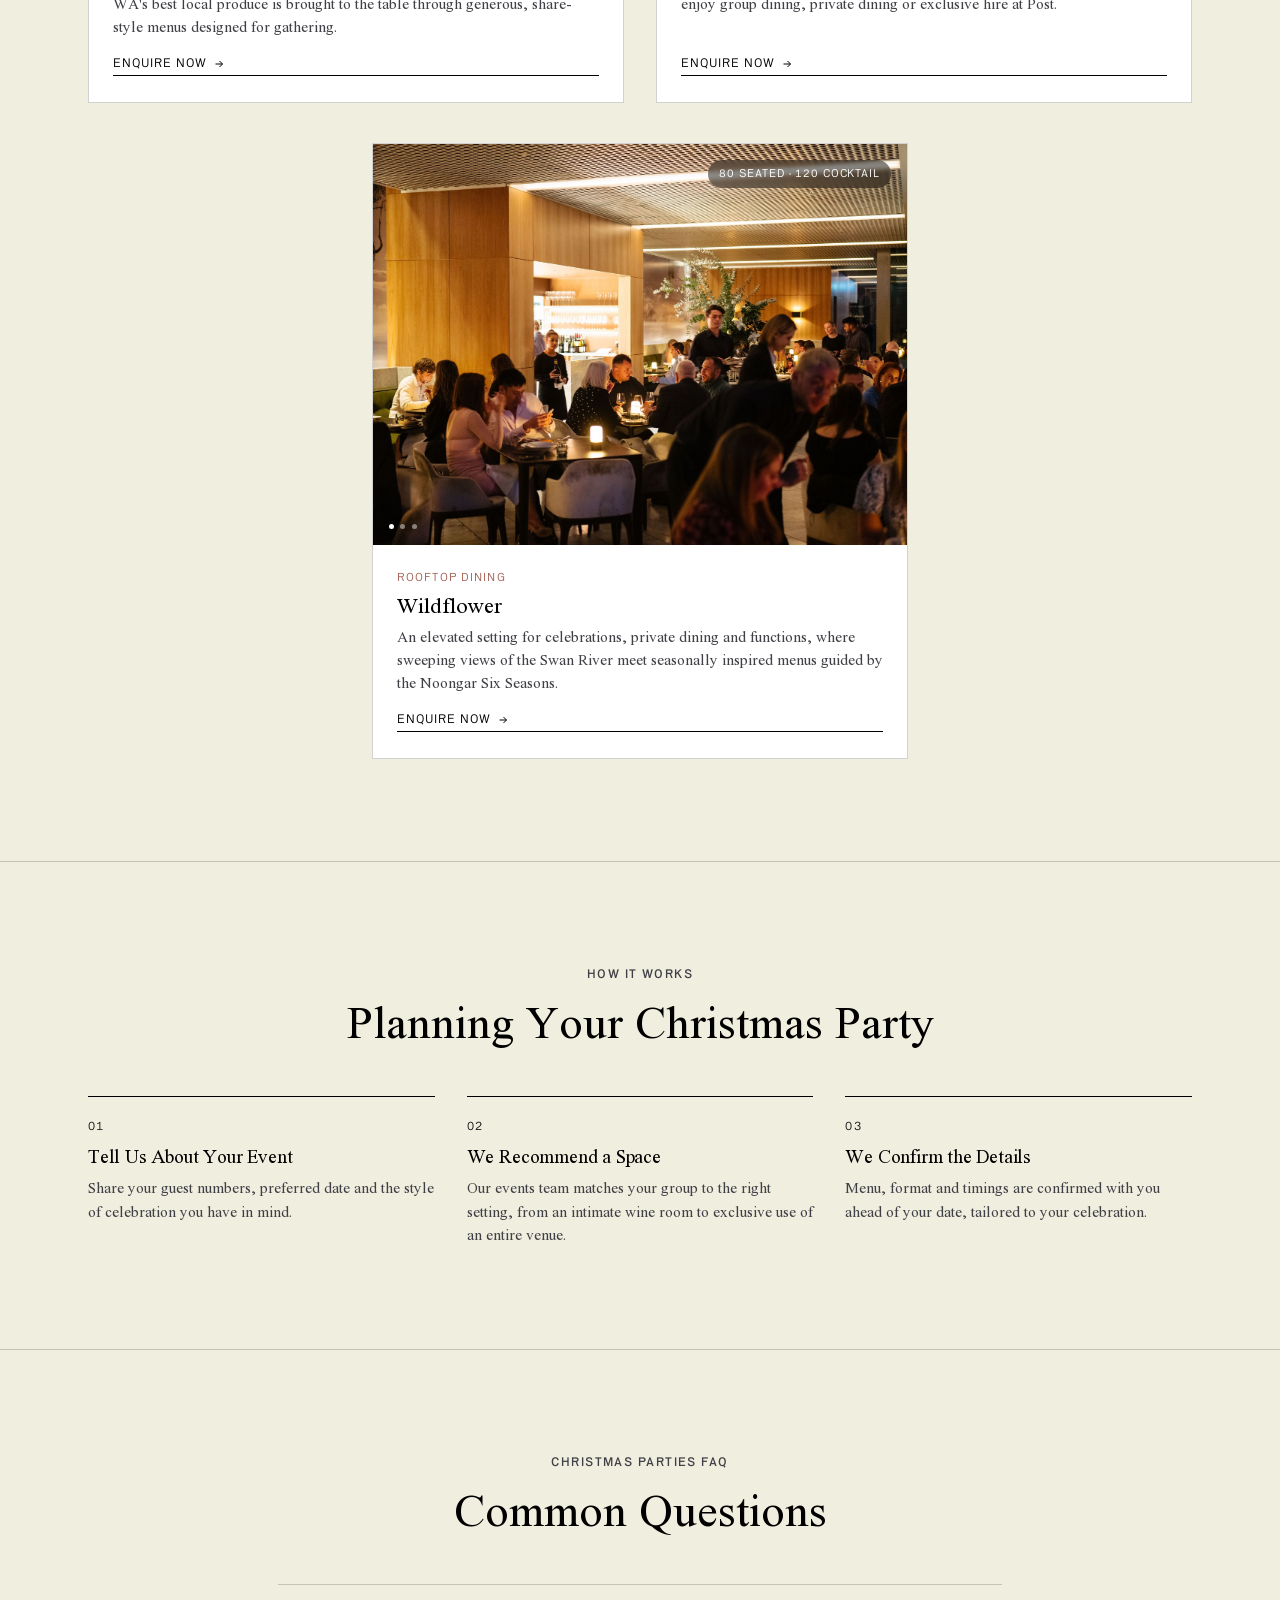
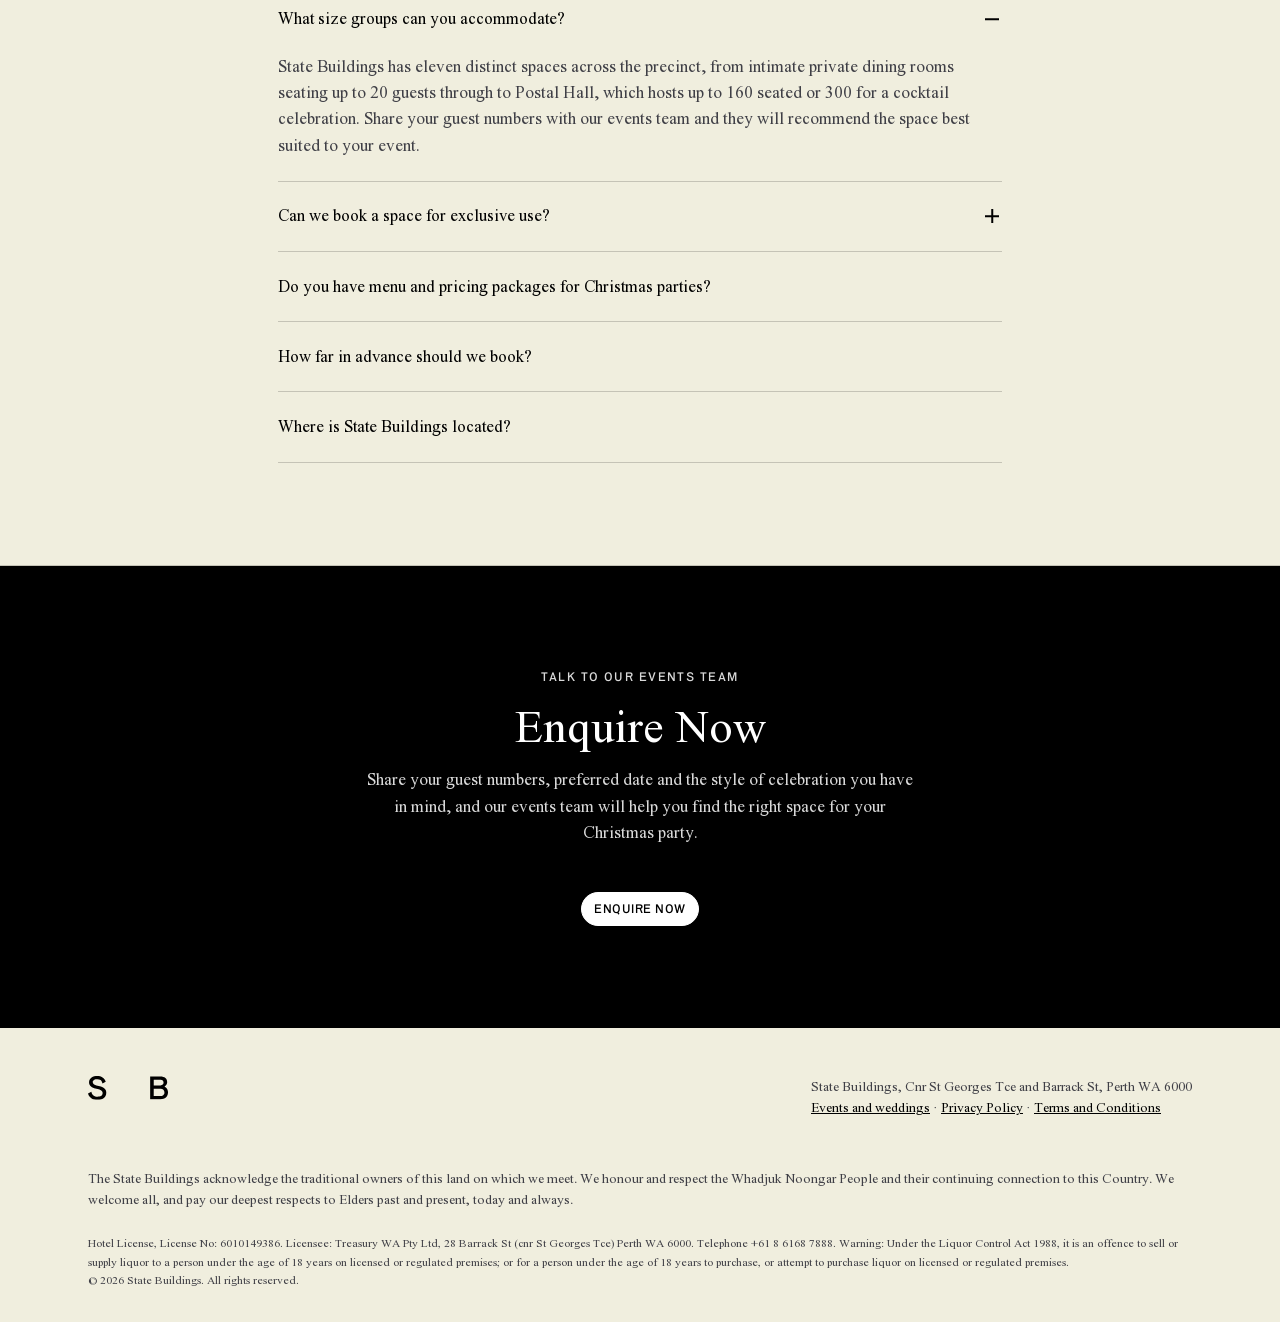
==== commit 3adfca97: "christmas-parties: new client photography, add Petition, Post and Wildflower cards Co-Authored-By: C" ====
--- a/christmas-parties/index.html
+++ b/christmas-parties/index.html
@@ -5,7 +5,7 @@
 <meta name="viewport" content="width=device-width, initial-scale=1">
 <meta name="robots" content="noindex, nofollow">
 <title>Christmas Parties and Corporate Functions | State Buildings, Perth</title>
-<meta name="description" content="Celebrate the end of the year at State Buildings, Perth. Eight distinct spaces across the heritage precinct, from intimate wine rooms to exclusive-use venues, with seamless service tailored to your event.">
+<meta name="description" content="Celebrate the end of the year at State Buildings, Perth. Eleven distinct spaces across the heritage precinct, from intimate wine rooms to exclusive-use venues, with seamless service tailored to your event.">
 <link rel="icon" href="images/favicon-32x32.png" sizes="32x32" type="image/png">
 <link rel="preload" as="image" href="images/hero-christmas.jpg">
 <link rel="stylesheet" href="css/normalize.css">
@@ -52,6 +52,7 @@
 
 /* ---------- Spaces grid ---------- */
 .spaces{display:grid;grid-template-columns:repeat(2,1fr);gap:2.5rem 2rem}
+.space:last-child:nth-child(odd){grid-column:1/-1;width:calc(50% - 1rem);margin:0 auto}
 .space{position:relative;display:flex;flex-direction:column;color:inherit;background:var(--white);border:1px solid var(--rule)}
 .space__media{position:relative;aspect-ratio:4/3;overflow:hidden;background:var(--black)}
 .space__slide{position:absolute;inset:0;opacity:0;transition:opacity 1s ease}
@@ -111,6 +112,7 @@
 }
 @media (max-width:900px){
   .spaces{grid-template-columns:1fr;max-width:560px;margin:0 auto}
+  .space:last-child:nth-child(odd){width:auto;margin:0}
   .hero__inner{padding-top:7rem}
 }
 @media (max-width:600px){
@@ -159,13 +161,13 @@
   <div class="hero__inner">
     <p class="label">Christmas Parties and Corporate Functions</p>
     <h1>Christmas Parties at State Buildings</h1>
-    <p>Celebrate the end of the year with your team in one of Perth's most distinctive heritage precincts. Eight considered spaces across State Buildings, from intimate wine rooms to exclusive-use venues, each with seamless service tailored to your celebration.</p>
+    <p>Celebrate the end of the year with your team in one of Perth's most distinctive heritage precincts. Eleven considered spaces across State Buildings, from intimate wine rooms to exclusive-use venues, each with seamless service tailored to your celebration.</p>
     <div class="hero__cta">
       <a class="btn btn--light" href="#spaces">See the spaces <svg viewBox="0 0 24 24" fill="none" stroke="currentColor" stroke-width="2" aria-hidden="true"><path d="M5 12h14M13 6l6 6-6 6"/></svg></a>
       <a class="btn btn--outline" style="color:#fff;border-color:rgba(255,255,255,.6)" href="https://statebuildings.com/contact?interestedIn=functions-enquiry&amp;utm_source=lp&amp;utm_medium=referral&amp;utm_campaign=christmas-parties">Enquire now</a>
     </div>
     <div class="hero__proof">
-      <span><strong>Eight</strong> Spaces, One Precinct</span>
+      <span><strong>Eleven</strong> Spaces, One Building</span>
       <span>Cocktail, Seated and Exclusive-Use Events</span>
       <span>St Georges Terrace and Barrack Street, Perth</span>
     </div>
@@ -190,7 +192,7 @@
     <div class="section-head fade-up">
       <p class="label">The Spaces</p>
       <h2>Find Your Christmas Party Space</h2>
-      <p>Eight distinct settings across the precinct. Share your guest numbers and style of celebration, and our events team will recommend the space best suited to the occasion.</p>
+      <p>Eleven distinct settings across the precinct. Share your guest numbers and style of celebration, and our events team will recommend the space best suited to the occasion.</p>
     </div>
     <div class="spaces stagger">
 
@@ -245,9 +247,10 @@
       <div class="space fade-up" style="--i:3">
         <div class="space__media" data-carousel>
           <span class="space__cap">Up to 60 guests</span>
-          <div class="space__slide is-active"><img src="images/pooles-temple-3.jpg" alt="Pooles Temple underground space filled with guests beneath globe pendant lights" loading="lazy"></div>
-          <div class="space__slide"><img src="images/pooles-temple-2.jpg" alt="The back bar at Pooles Temple" loading="lazy"></div>
-          <div class="space__dots"><span class="is-active"></span><span></span></div>
+          <div class="space__slide is-active"><img src="images/pooles-temple-4.jpg" alt="Guests gathered on the banquettes at Pooles Temple beneath globe pendant lights" loading="lazy"></div>
+          <div class="space__slide"><img src="images/pooles-temple-5.jpg" alt="Guests at the bar at Pooles Temple as a bartender mixes drinks" loading="lazy"></div>
+          <div class="space__slide"><img src="images/pooles-temple-6.jpg" alt="Groups seated through Pooles Temple beneath its globe pendant lights" loading="lazy"></div>
+          <div class="space__dots"><span class="is-active"></span><span></span><span></span></div>
         </div>
         <div class="space__body">
           <span class="space__tag">Underground and Intimate</span>
@@ -260,9 +263,9 @@
       <div class="space fade-up" style="--i:4">
         <div class="space__media" data-carousel>
           <span class="space__cap">Capacity on enquiry</span>
-          <div class="space__slide is-active"><img src="images/wine-merchant-2.jpg" alt="Guests seated at the bar and tables inside Wine Merchant" loading="lazy"></div>
-          <div class="space__slide"><img src="images/wine-merchant-1.jpg" alt="Wine Merchant's dark-panelled interior with guests at the bar" loading="lazy"></div>
-          <div class="space__slide"><img src="images/wine-merchant-3.jpg" alt="A guest reading the wine list at a table in Wine Merchant" loading="lazy"></div>
+          <div class="space__slide is-active"><img src="images/wine-merchant-4.jpg" alt="A group gathered at the bar inside Wine Merchant" loading="lazy"></div>
+          <div class="space__slide"><img src="images/wine-merchant-5.jpg" alt="Friends sharing wine and plates at a table in Wine Merchant" loading="lazy" style="object-position:center 40%"></div>
+          <div class="space__slide"><img src="images/wine-merchant-6.jpg" alt="Guests at the bar in Wine Merchant in front of its wall of wine" loading="lazy"></div>
           <div class="space__dots"><span class="is-active"></span><span></span><span></span></div>
         </div>
         <div class="space__body">
@@ -276,9 +279,11 @@
       <div class="space fade-up" style="--i:5">
         <div class="space__media" data-carousel>
           <span class="space__cap">Capacity on enquiry</span>
-          <div class="space__slide is-active"><img src="images/long-chim-courtyard.jpg" alt="Long Chim's high-walled courtyard from above, with colourful umbrellas over the tables" loading="lazy"></div>
-          <div class="space__slide"><img src="images/long-chim-courtyard-3.jpg" alt="Guests at a table under the umbrellas in Long Chim's courtyard" loading="lazy"></div>
-          <div class="space__dots"><span class="is-active"></span><span></span></div>
+          <div class="space__slide is-active"><img src="images/long-chim-1.jpg" alt="Groups dining at long tables between the pillars of Long Chim's basement restaurant" loading="lazy"></div>
+          <div class="space__slide"><img src="images/long-chim-courtyard.jpg" alt="Long Chim's high-walled courtyard from above, with colourful umbrellas over the tables" loading="lazy"></div>
+          <div class="space__slide"><img src="images/long-chim-2.jpg" alt="A group sharing drinks in front of the painted wall at Long Chim" loading="lazy"></div>
+          <div class="space__slide"><img src="images/long-chim-3.jpg" alt="Guests raising their glasses over a table of shared dishes at Long Chim" loading="lazy"></div>
+          <div class="space__dots"><span class="is-active"></span><span></span><span></span><span></span></div>
         </div>
         <div class="space__body">
           <span class="space__tag">Restaurant and Courtyard</span>
@@ -292,9 +297,10 @@
         <div class="space__media" data-carousel>
           <span class="space__cap">Up to 20 seated</span>
           <div class="space__slide is-active"><img src="images/state-cellars-2.jpg" alt="The long table in the vaulted State Cellars Wine Room, set for a private dinner" loading="lazy"></div>
+          <div class="space__slide"><img src="images/state-cellars-4.jpg" alt="A guest enjoying dinner and red wine in the State Cellars Wine Room" loading="lazy"></div>
           <div class="space__slide"><img src="images/state-cellars-3.jpg" alt="State Cellars Wine Room table setting with curtained windows" loading="lazy"></div>
           <div class="space__slide"><img src="images/state-cellars.jpg" alt="Guests being served at a private dinner in the State Cellars Wine Room" loading="lazy"></div>
-          <div class="space__dots"><span class="is-active"></span><span></span><span></span></div>
+          <div class="space__dots"><span class="is-active"></span><span></span><span></span><span></span></div>
         </div>
         <div class="space__body">
           <span class="space__tag">Client Entertaining</span>
@@ -316,6 +322,54 @@
           <span class="space__tag">Private Dining</span>
           <h3>Cape Arid Rooms</h3>
           <p>Light-filled and flexible, three interconnected rooms perfect for private dining, celebrations and meaningful moments, brought to life with curated menus and seamless service.</p>
+          <a class="space__link" href="https://statebuildings.com/contact?interestedIn=functions-enquiry&amp;utm_source=lp&amp;utm_medium=referral&amp;utm_campaign=christmas-parties">Enquire now <svg viewBox="0 0 24 24" fill="none" stroke="currentColor" stroke-width="2" aria-hidden="true"><path d="M5 12h14M13 6l6 6-6 6"/></svg></a>
+        </div>
+      </div>
+
+      <div class="space fade-up" style="--i:8">
+        <div class="space__media" data-carousel>
+          <span class="space__cap">76 seated &middot; 85 cocktail</span>
+          <div class="space__slide is-active"><img src="images/petition-1.jpg" alt="Guests dining along the windows of Petition's heritage dining room" loading="lazy"></div>
+          <div class="space__slide"><img src="images/petition-2.jpg" alt="A group sharing dinner and wine at a long table in Petition" loading="lazy"></div>
+          <div class="space__slide"><img src="images/petition-3.jpg" alt="A long table of guests dining at Petition" loading="lazy" style="object-position:center 65%"></div>
+          <div class="space__dots"><span class="is-active"></span><span></span><span></span></div>
+        </div>
+        <div class="space__body">
+          <span class="space__tag">Share-Style Dining</span>
+          <h3>Petition</h3>
+          <p>A relaxed inner-city dining hub made for group dining and functions, where WA's best local produce is brought to the table through generous, share-style menus designed for gathering.</p>
+          <a class="space__link" href="https://statebuildings.com/contact?interestedIn=functions-enquiry&amp;utm_source=lp&amp;utm_medium=referral&amp;utm_campaign=christmas-parties">Enquire now <svg viewBox="0 0 24 24" fill="none" stroke="currentColor" stroke-width="2" aria-hidden="true"><path d="M5 12h14M13 6l6 6-6 6"/></svg></a>
+        </div>
+      </div>
+
+      <div class="space fade-up" style="--i:9">
+        <div class="space__media" data-carousel>
+          <span class="space__cap">70 seated</span>
+          <div class="space__slide is-active"><img src="images/post-1.jpg" alt="A group seated at a long table for dinner at Post" loading="lazy"></div>
+          <div class="space__slide"><img src="images/post-2.jpg" alt="Guests dining at a long table in Post" loading="lazy"></div>
+          <div class="space__slide"><img src="images/post-3.jpg" alt="Guests seated at a long table in Post, seen across the room" loading="lazy"></div>
+          <div class="space__dots"><span class="is-active"></span><span></span><span></span></div>
+        </div>
+        <div class="space__body">
+          <span class="space__tag">Osteria and Bar</span>
+          <h3>Post</h3>
+          <p>Be it a corporate event or a celebratory dinner with friends and family, enjoy group dining, private dining or exclusive hire at Post.</p>
+          <a class="space__link" href="https://statebuildings.com/contact?interestedIn=functions-enquiry&amp;utm_source=lp&amp;utm_medium=referral&amp;utm_campaign=christmas-parties">Enquire now <svg viewBox="0 0 24 24" fill="none" stroke="currentColor" stroke-width="2" aria-hidden="true"><path d="M5 12h14M13 6l6 6-6 6"/></svg></a>
+        </div>
+      </div>
+
+      <div class="space fade-up" style="--i:10">
+        <div class="space__media" data-carousel>
+          <span class="space__cap">80 seated &middot; 120 cocktail</span>
+          <div class="space__slide is-active"><img src="images/wildflower-1.jpg" alt="Guests dining in the evening at Wildflower" loading="lazy"></div>
+          <div class="space__slide"><img src="images/wildflower-2.jpg" alt="A group at a table by the windows at Wildflower" loading="lazy"></div>
+          <div class="space__slide"><img src="images/wildflower-3.jpg" alt="Wildflower's dining room filled with guests" loading="lazy"></div>
+          <div class="space__dots"><span class="is-active"></span><span></span><span></span></div>
+        </div>
+        <div class="space__body">
+          <span class="space__tag">Rooftop Dining</span>
+          <h3>Wildflower</h3>
+          <p>An elevated setting for celebrations, private dining and functions, where sweeping views of the Swan River meet seasonally inspired menus guided by the Noongar Six Seasons.</p>
           <a class="space__link" href="https://statebuildings.com/contact?interestedIn=functions-enquiry&amp;utm_source=lp&amp;utm_medium=referral&amp;utm_campaign=christmas-parties">Enquire now <svg viewBox="0 0 24 24" fill="none" stroke="currentColor" stroke-width="2" aria-hidden="true"><path d="M5 12h14M13 6l6 6-6 6"/></svg></a>
         </div>
       </div>
@@ -349,7 +403,7 @@
     <div class="faq fade-up">
       <div class="faq__item is-open">
         <button class="faq__q" aria-expanded="true">What size groups can you accommodate?<span class="faq__icon"></span></button>
-        <div class="faq__a"><p>State Buildings has eight distinct spaces across the precinct, from intimate private dining rooms seating up to 20 guests through to Postal Hall, which hosts up to 160 seated or 300 for a cocktail celebration. Share your guest numbers with our events team and they will recommend the space best suited to your event.</p></div>
+        <div class="faq__a"><p>State Buildings has eleven distinct spaces across the precinct, from intimate private dining rooms seating up to 20 guests through to Postal Hall, which hosts up to 160 seated or 300 for a cocktail celebration. Share your guest numbers with our events team and they will recommend the space best suited to your event.</p></div>
       </div>
       <div class="faq__item">
         <button class="faq__q" aria-expanded="false">Can we book a space for exclusive use?<span class="faq__icon"></span></button>
